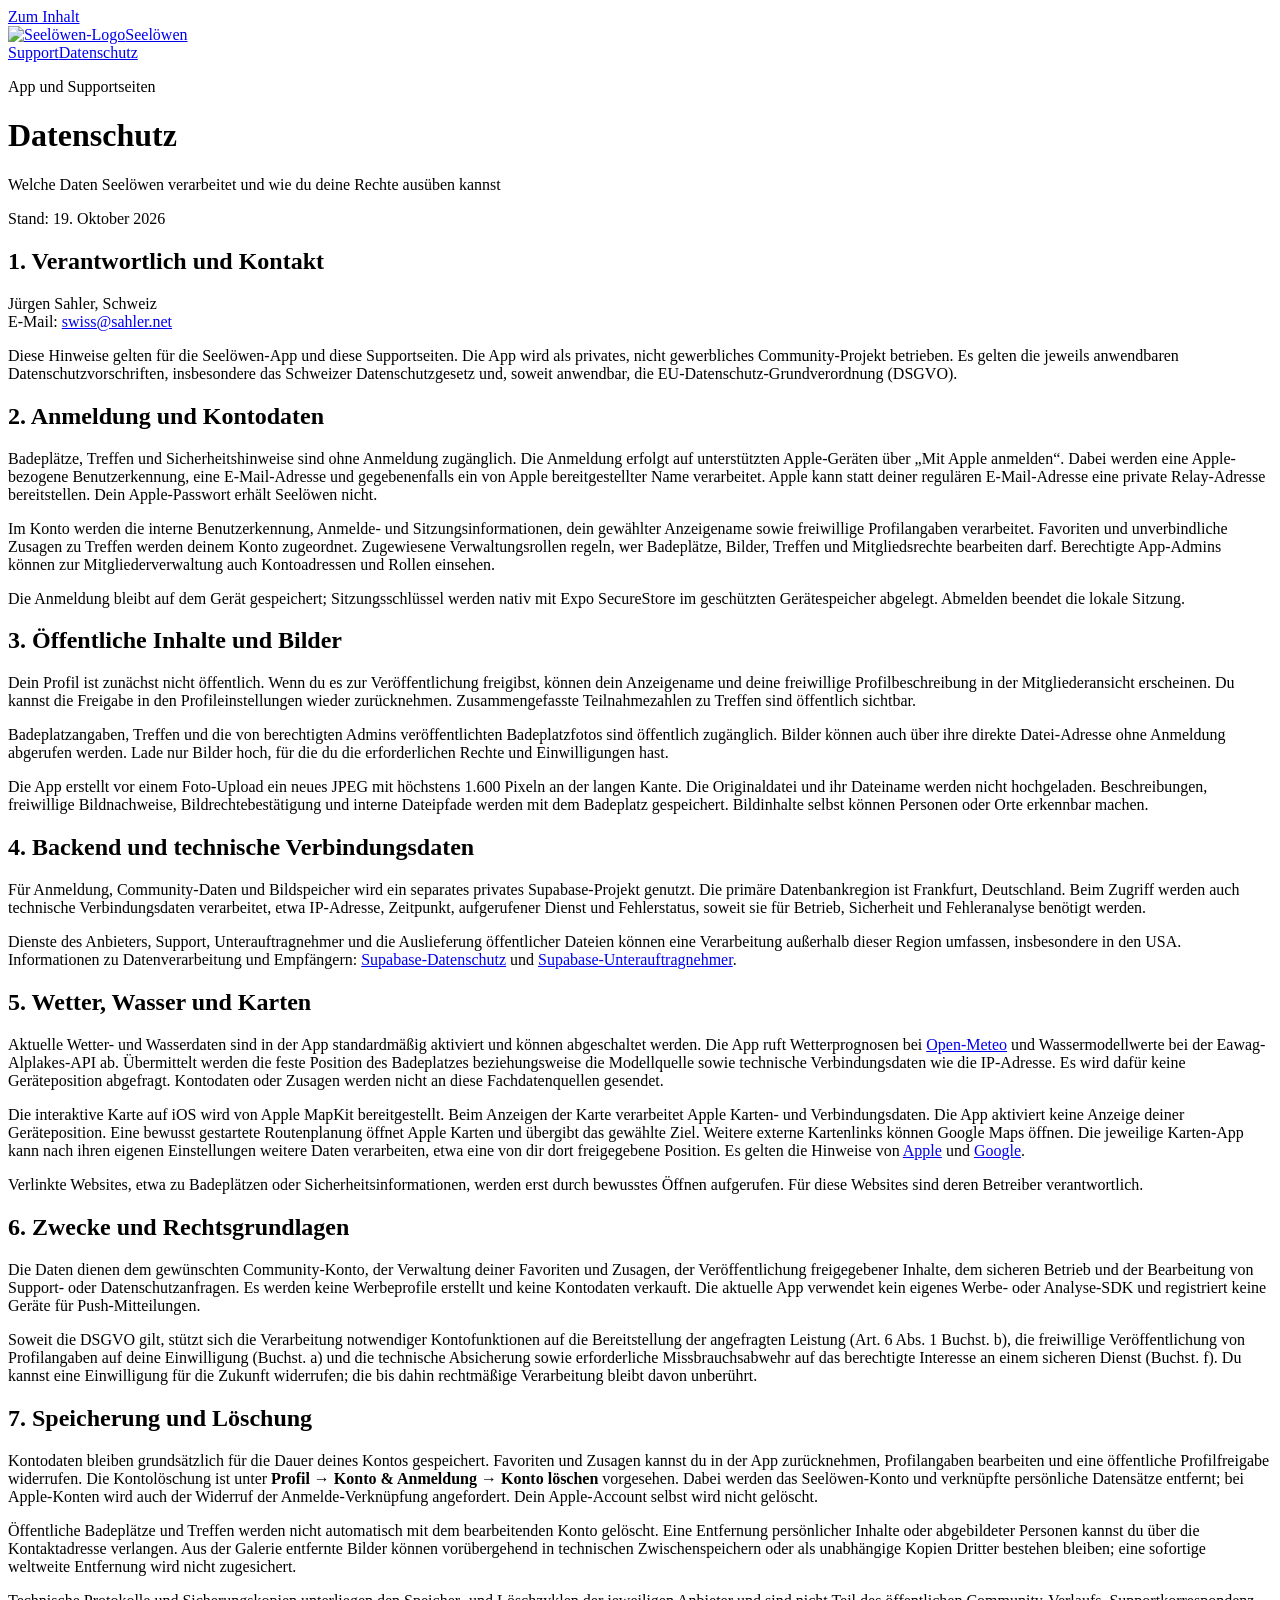
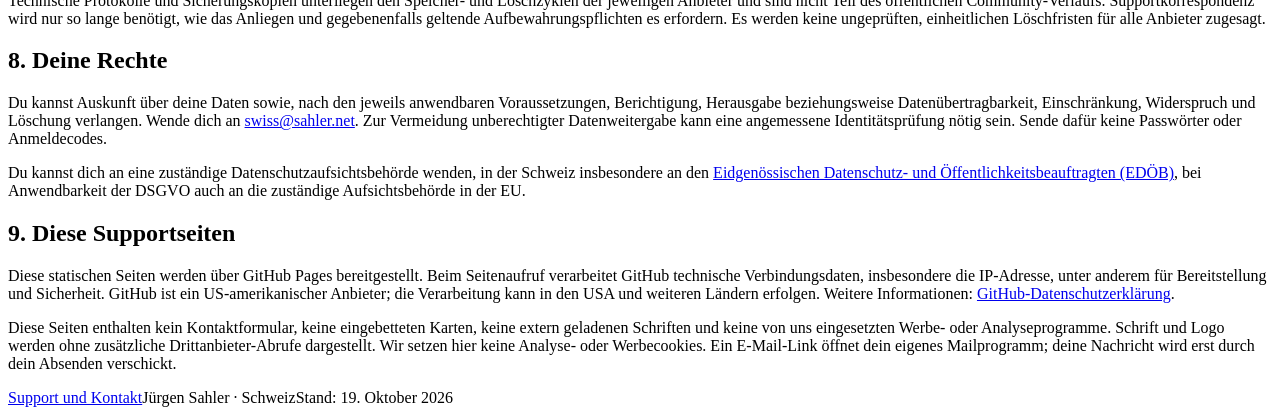
==== datenschutz.html @ b0e87b7d "Publish datenschutz.html for Seeloewen support" ====
<!DOCTYPE html>
<html lang="de">
<head>
  <meta charset="utf-8" />
  <meta name="viewport" content="width=device-width, initial-scale=1" />
  <meta name="referrer" content="no-referrer" />
  <meta name="description" content="Datenschutzhinweise f&#252;r die Seel&#246;wen-App und ihre Supportseiten." />
  <title>Seel&#246;wen | Datenschutz</title>
  <link rel="icon" type="image/png" href="logo.png" />
  <link rel="stylesheet" href="styles.css" />
</head>
<body>
  <a class="skip" href="#inhalt">Zum Inhalt</a>
  <header class="site-header">
    <a class="brand" href="./" aria-label="Seel&#246;wen Support"><img src="logo.png" width="64" height="64" alt="Seel&#246;wen-Logo" /><span>Seel&#246;wen</span></a>
    <nav aria-label="Seitennavigation"><a href="./">Support</a><a href="datenschutz.html" aria-current="page">Datenschutz</a></nav>
  </header>
  <main id="inhalt">
    <div class="intro"><p class="eyebrow">App und Supportseiten</p><h1>Datenschutz</h1><p class="lead">Welche Daten Seel&#246;wen verarbeitet und wie du deine Rechte aus&#252;ben kannst</p><p>Stand: 19. Oktober 2026</p></div>
    <section aria-labelledby="verantwortlich"><h2 id="verantwortlich">1. Verantwortlich und Kontakt</h2><p>J&#252;rgen Sahler, Schweiz<br />E-Mail: <a href="mailto:swiss@sahler.net">swiss@sahler.net</a></p><p>Diese Hinweise gelten f&#252;r die Seel&#246;wen-App und diese Supportseiten. Die App wird als privates, nicht gewerbliches Community-Projekt betrieben. Es gelten die jeweils anwendbaren Datenschutzvorschriften, insbesondere das Schweizer Datenschutzgesetz und, soweit anwendbar, die EU-Datenschutz-Grundverordnung (DSGVO).</p></section>
    <section aria-labelledby="konto"><h2 id="konto">2. Anmeldung und Kontodaten</h2><p>Badepl&#228;tze, Treffen und Sicherheitshinweise sind ohne Anmeldung zug&#228;nglich. Die Anmeldung erfolgt auf unterst&#252;tzten Apple-Ger&#228;ten &#252;ber &#8222;Mit Apple anmelden&#8220;. Dabei werden eine Apple-bezogene Benutzerkennung, eine E-Mail-Adresse und gegebenenfalls ein von Apple bereitgestellter Name verarbeitet. Apple kann statt deiner regul&#228;ren E-Mail-Adresse eine private Relay-Adresse bereitstellen. Dein Apple-Passwort erh&#228;lt Seel&#246;wen nicht.</p><p>Im Konto werden die interne Benutzerkennung, Anmelde- und Sitzungsinformationen, dein gew&#228;hlter Anzeigename sowie freiwillige Profilangaben verarbeitet. Favoriten und unverbindliche Zusagen zu Treffen werden deinem Konto zugeordnet. Zugewiesene Verwaltungsrollen regeln, wer Badepl&#228;tze, Bilder, Treffen und Mitgliedsrechte bearbeiten darf. Berechtigte App-Admins k&#246;nnen zur Mitgliederverwaltung auch Kontoadressen und Rollen einsehen.</p><p>Die Anmeldung bleibt auf dem Ger&#228;t gespeichert; Sitzungsschl&#252;ssel werden nativ mit Expo SecureStore im gesch&#252;tzten Ger&#228;tespeicher abgelegt. Abmelden beendet die lokale Sitzung.</p></section>
    <section aria-labelledby="oeffentlich"><h2 id="oeffentlich">3. &#214;ffentliche Inhalte und Bilder</h2><p>Dein Profil ist zun&#228;chst nicht &#246;ffentlich. Wenn du es zur Ver&#246;ffentlichung freigibst, k&#246;nnen dein Anzeigename und deine freiwillige Profilbeschreibung in der Mitgliederansicht erscheinen. Du kannst die Freigabe in den Profileinstellungen wieder zur&#252;cknehmen. Zusammengefasste Teilnahmezahlen zu Treffen sind &#246;ffentlich sichtbar.</p><p>Badeplatzangaben, Treffen und die von berechtigten Admins ver&#246;ffentlichten Badeplatzfotos sind &#246;ffentlich zug&#228;nglich. Bilder k&#246;nnen auch &#252;ber ihre direkte Datei-Adresse ohne Anmeldung abgerufen werden. Lade nur Bilder hoch, f&#252;r die du die erforderlichen Rechte und Einwilligungen hast.</p><p>Die App erstellt vor einem Foto-Upload ein neues JPEG mit h&#246;chstens 1.600 Pixeln an der langen Kante. Die Originaldatei und ihr Dateiname werden nicht hochgeladen. Beschreibungen, freiwillige Bildnachweise, Bildrechtebest&#228;tigung und interne Dateipfade werden mit dem Badeplatz gespeichert. Bildinhalte selbst k&#246;nnen Personen oder Orte erkennbar machen.</p></section>
    <section aria-labelledby="backend"><h2 id="backend">4. Backend und technische Verbindungsdaten</h2><p>F&#252;r Anmeldung, Community-Daten und Bildspeicher wird ein separates privates Supabase-Projekt genutzt. Die prim&#228;re Datenbankregion ist Frankfurt, Deutschland. Beim Zugriff werden auch technische Verbindungsdaten verarbeitet, etwa IP-Adresse, Zeitpunkt, aufgerufener Dienst und Fehlerstatus, soweit sie f&#252;r Betrieb, Sicherheit und Fehleranalyse ben&#246;tigt werden.</p><p>Dienste des Anbieters, Support, Unterauftragnehmer und die Auslieferung &#246;ffentlicher Dateien k&#246;nnen eine Verarbeitung au&#223;erhalb dieser Region umfassen, insbesondere in den USA. Informationen zu Datenverarbeitung und Empf&#228;ngern: <a href="https://supabase.com/privacy" rel="noreferrer">Supabase-Datenschutz</a> und <a href="https://supabase.com/legal/subprocessors" rel="noreferrer">Supabase-Unterauftragnehmer</a>.</p></section>
    <section aria-labelledby="bedingungen"><h2 id="bedingungen">5. Wetter, Wasser und Karten</h2><p>Aktuelle Wetter- und Wasserdaten sind in der App standardm&#228;&#223;ig aktiviert und k&#246;nnen abgeschaltet werden. Die App ruft Wetterprognosen bei <a href="https://open-meteo.com/en/terms" rel="noreferrer">Open-Meteo</a> und Wassermodellwerte bei der Eawag-Alplakes-API ab. &#220;bermittelt werden die feste Position des Badeplatzes beziehungsweise die Modellquelle sowie technische Verbindungsdaten wie die IP-Adresse. Es wird daf&#252;r keine Ger&#228;teposition abgefragt. Kontodaten oder Zusagen werden nicht an diese Fachdatenquellen gesendet.</p><p>Die interaktive Karte auf iOS wird von Apple MapKit bereitgestellt. Beim Anzeigen der Karte verarbeitet Apple Karten- und Verbindungsdaten. Die App aktiviert keine Anzeige deiner Ger&#228;teposition. Eine bewusst gestartete Routenplanung &#246;ffnet Apple Karten und &#252;bergibt das gew&#228;hlte Ziel. Weitere externe Kartenlinks k&#246;nnen Google Maps &#246;ffnen. Die jeweilige Karten-App kann nach ihren eigenen Einstellungen weitere Daten verarbeiten, etwa eine von dir dort freigegebene Position. Es gelten die Hinweise von <a href="https://www.apple.com/legal/privacy/de-ww/" rel="noreferrer">Apple</a> und <a href="https://policies.google.com/privacy?hl=de" rel="noreferrer">Google</a>.</p><p>Verlinkte Websites, etwa zu Badepl&#228;tzen oder Sicherheitsinformationen, werden erst durch bewusstes &#214;ffnen aufgerufen. F&#252;r diese Websites sind deren Betreiber verantwortlich.</p></section>
    <section aria-labelledby="zwecke"><h2 id="zwecke">6. Zwecke und Rechtsgrundlagen</h2><p>Die Daten dienen dem gew&#252;nschten Community-Konto, der Verwaltung deiner Favoriten und Zusagen, der Ver&#246;ffentlichung freigegebener Inhalte, dem sicheren Betrieb und der Bearbeitung von Support- oder Datenschutzanfragen. Es werden keine Werbeprofile erstellt und keine Kontodaten verkauft. Die aktuelle App verwendet kein eigenes Werbe- oder Analyse-SDK und registriert keine Ger&#228;te f&#252;r Push-Mitteilungen.</p><p>Soweit die DSGVO gilt, st&#252;tzt sich die Verarbeitung notwendiger Kontofunktionen auf die Bereitstellung der angefragten Leistung (Art. 6 Abs. 1 Buchst. b), die freiwillige Ver&#246;ffentlichung von Profilangaben auf deine Einwilligung (Buchst. a) und die technische Absicherung sowie erforderliche Missbrauchsabwehr auf das berechtigte Interesse an einem sicheren Dienst (Buchst. f). Du kannst eine Einwilligung f&#252;r die Zukunft widerrufen; die bis dahin rechtm&#228;&#223;ige Verarbeitung bleibt davon unber&#252;hrt.</p></section>
    <section aria-labelledby="speicherung"><h2 id="speicherung">7. Speicherung und L&#246;schung</h2><p>Kontodaten bleiben grunds&#228;tzlich f&#252;r die Dauer deines Kontos gespeichert. Favoriten und Zusagen kannst du in der App zur&#252;cknehmen, Profilangaben bearbeiten und eine &#246;ffentliche Profilfreigabe widerrufen. Die Kontol&#246;schung ist unter <strong>Profil &#8594; Konto &amp; Anmeldung &#8594; Konto l&#246;schen</strong> vorgesehen. Dabei werden das Seel&#246;wen-Konto und verkn&#252;pfte pers&#246;nliche Datens&#228;tze entfernt; bei Apple-Konten wird auch der Widerruf der Anmelde-Verkn&#252;pfung angefordert. Dein Apple-Account selbst wird nicht gel&#246;scht.</p><p>&#214;ffentliche Badepl&#228;tze und Treffen werden nicht automatisch mit dem bearbeitenden Konto gel&#246;scht. Eine Entfernung pers&#246;nlicher Inhalte oder abgebildeter Personen kannst du &#252;ber die Kontaktadresse verlangen. Aus der Galerie entfernte Bilder k&#246;nnen vor&#252;bergehend in technischen Zwischenspeichern oder als unabh&#228;ngige Kopien Dritter bestehen bleiben; eine sofortige weltweite Entfernung wird nicht zugesichert.</p><p>Technische Protokolle und Sicherungskopien unterliegen den Speicher- und L&#246;schzyklen der jeweiligen Anbieter und sind nicht Teil des &#246;ffentlichen Community-Verlaufs. Supportkorrespondenz wird nur so lange ben&#246;tigt, wie das Anliegen und gegebenenfalls geltende Aufbewahrungspflichten es erfordern. Es werden keine ungepr&#252;ften, einheitlichen L&#246;schfristen f&#252;r alle Anbieter zugesagt.</p></section>
    <section aria-labelledby="rechte"><h2 id="rechte">8. Deine Rechte</h2><p>Du kannst Auskunft &#252;ber deine Daten sowie, nach den jeweils anwendbaren Voraussetzungen, Berichtigung, Herausgabe beziehungsweise Daten&#252;bertragbarkeit, Einschr&#228;nkung, Widerspruch und L&#246;schung verlangen. Wende dich an <a href="mailto:swiss@sahler.net">swiss@sahler.net</a>. Zur Vermeidung unberechtigter Datenweitergabe kann eine angemessene Identit&#228;tspr&#252;fung n&#246;tig sein. Sende daf&#252;r keine Passw&#246;rter oder Anmeldecodes.</p><p>Du kannst dich an eine zust&#228;ndige Datenschutzaufsichtsbeh&#246;rde wenden, in der Schweiz insbesondere an den <a href="https://www.edoeb.admin.ch/" rel="noreferrer">Eidgen&#246;ssischen Datenschutz- und &#214;ffentlichkeitsbeauftragten (ED&#214;B)</a>, bei Anwendbarkeit der DSGVO auch an die zust&#228;ndige Aufsichtsbeh&#246;rde in der EU.</p></section>
    <section aria-labelledby="website"><h2 id="website">9. Diese Supportseiten</h2><p>Diese statischen Seiten werden &#252;ber GitHub Pages bereitgestellt. Beim Seitenaufruf verarbeitet GitHub technische Verbindungsdaten, insbesondere die IP-Adresse, unter anderem f&#252;r Bereitstellung und Sicherheit. GitHub ist ein US-amerikanischer Anbieter; die Verarbeitung kann in den USA und weiteren L&#228;ndern erfolgen. Weitere Informationen: <a href="https://docs.github.com/en/site-policy/privacy-policies/github-general-privacy-statement" rel="noreferrer">GitHub-Datenschutzerkl&#228;rung</a>.</p><p>Diese Seiten enthalten kein Kontaktformular, keine eingebetteten Karten, keine extern geladenen Schriften und keine von uns eingesetzten Werbe- oder Analyseprogramme. Schrift und Logo werden ohne zus&#228;tzliche Drittanbieter-Abrufe dargestellt. Wir setzen hier keine Analyse- oder Werbecookies. Ein E-Mail-Link &#246;ffnet dein eigenes Mailprogramm; deine Nachricht wird erst durch dein Absenden verschickt.</p></section>
  </main>
  <footer><a href="./">Support und Kontakt</a><span>J&#252;rgen Sahler &#183; Schweiz</span><span>Stand: 19. Oktober 2026</span></footer>
</body>
</html>
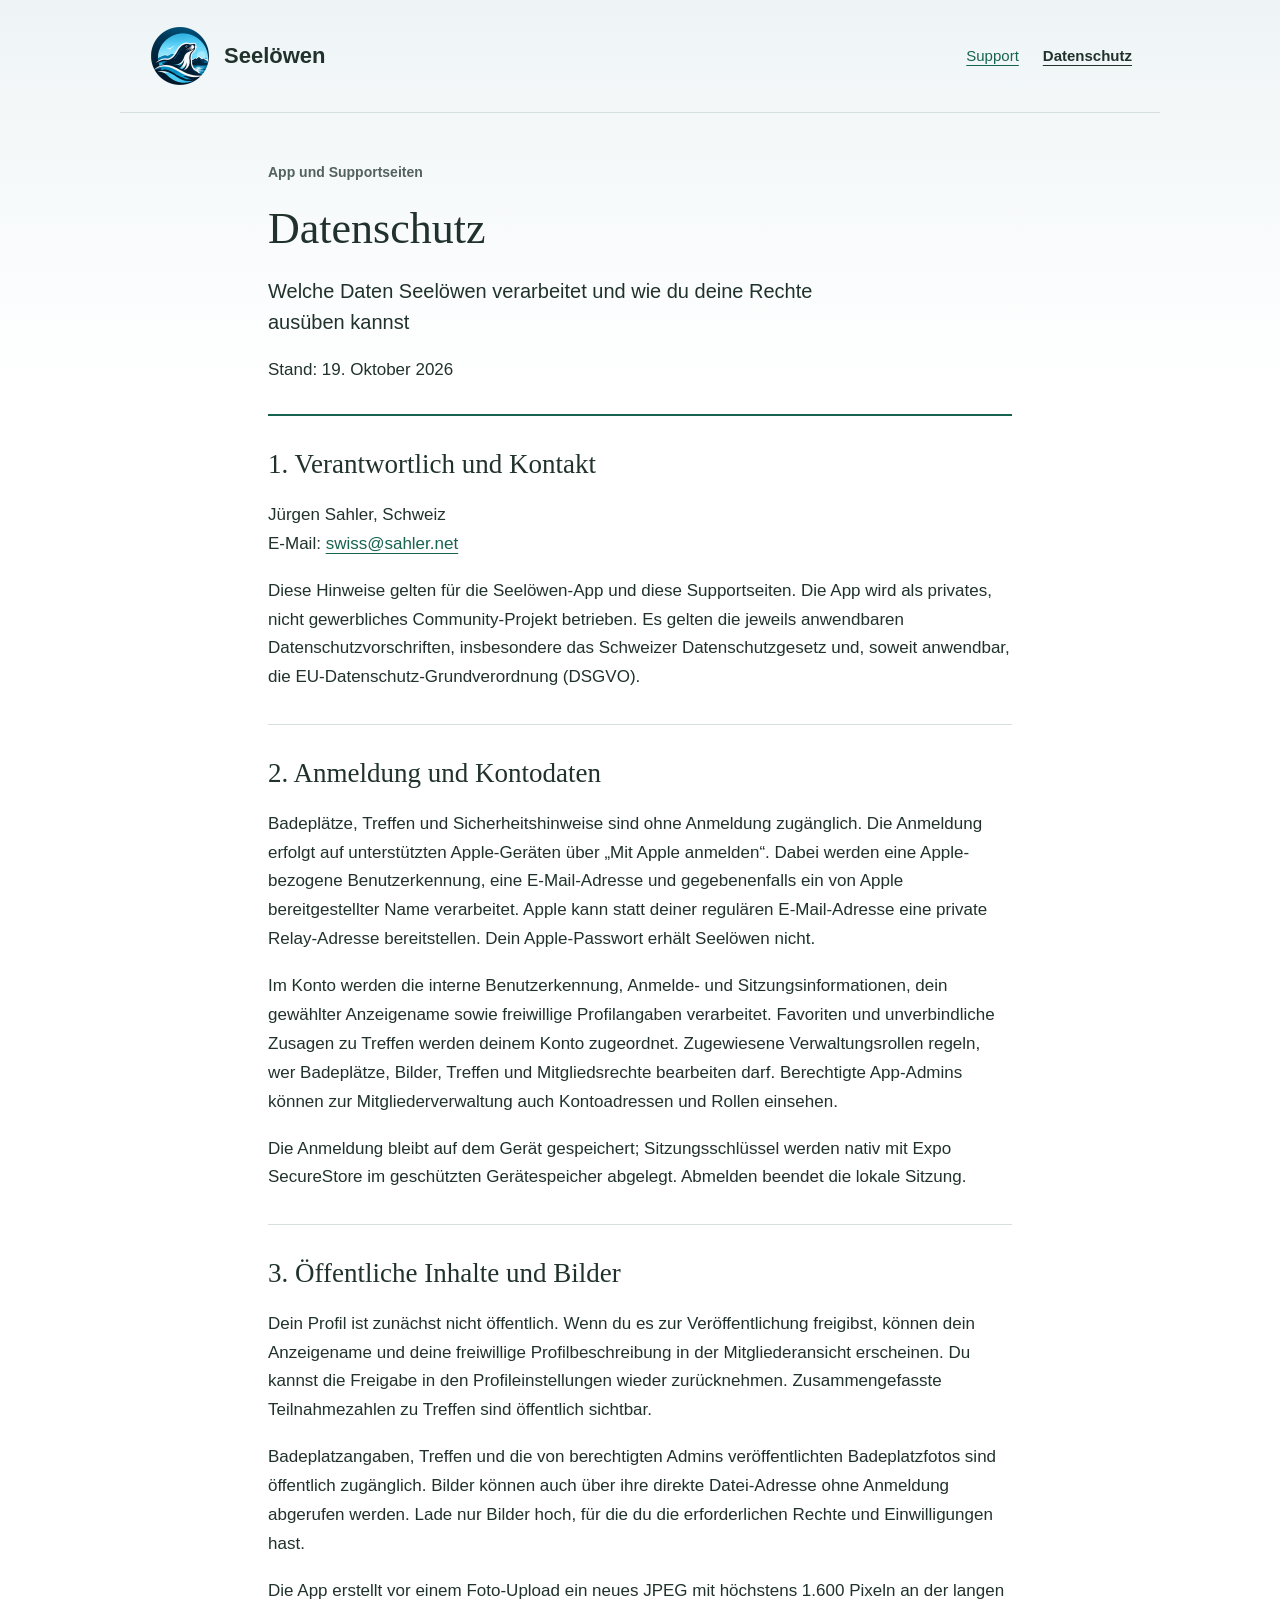
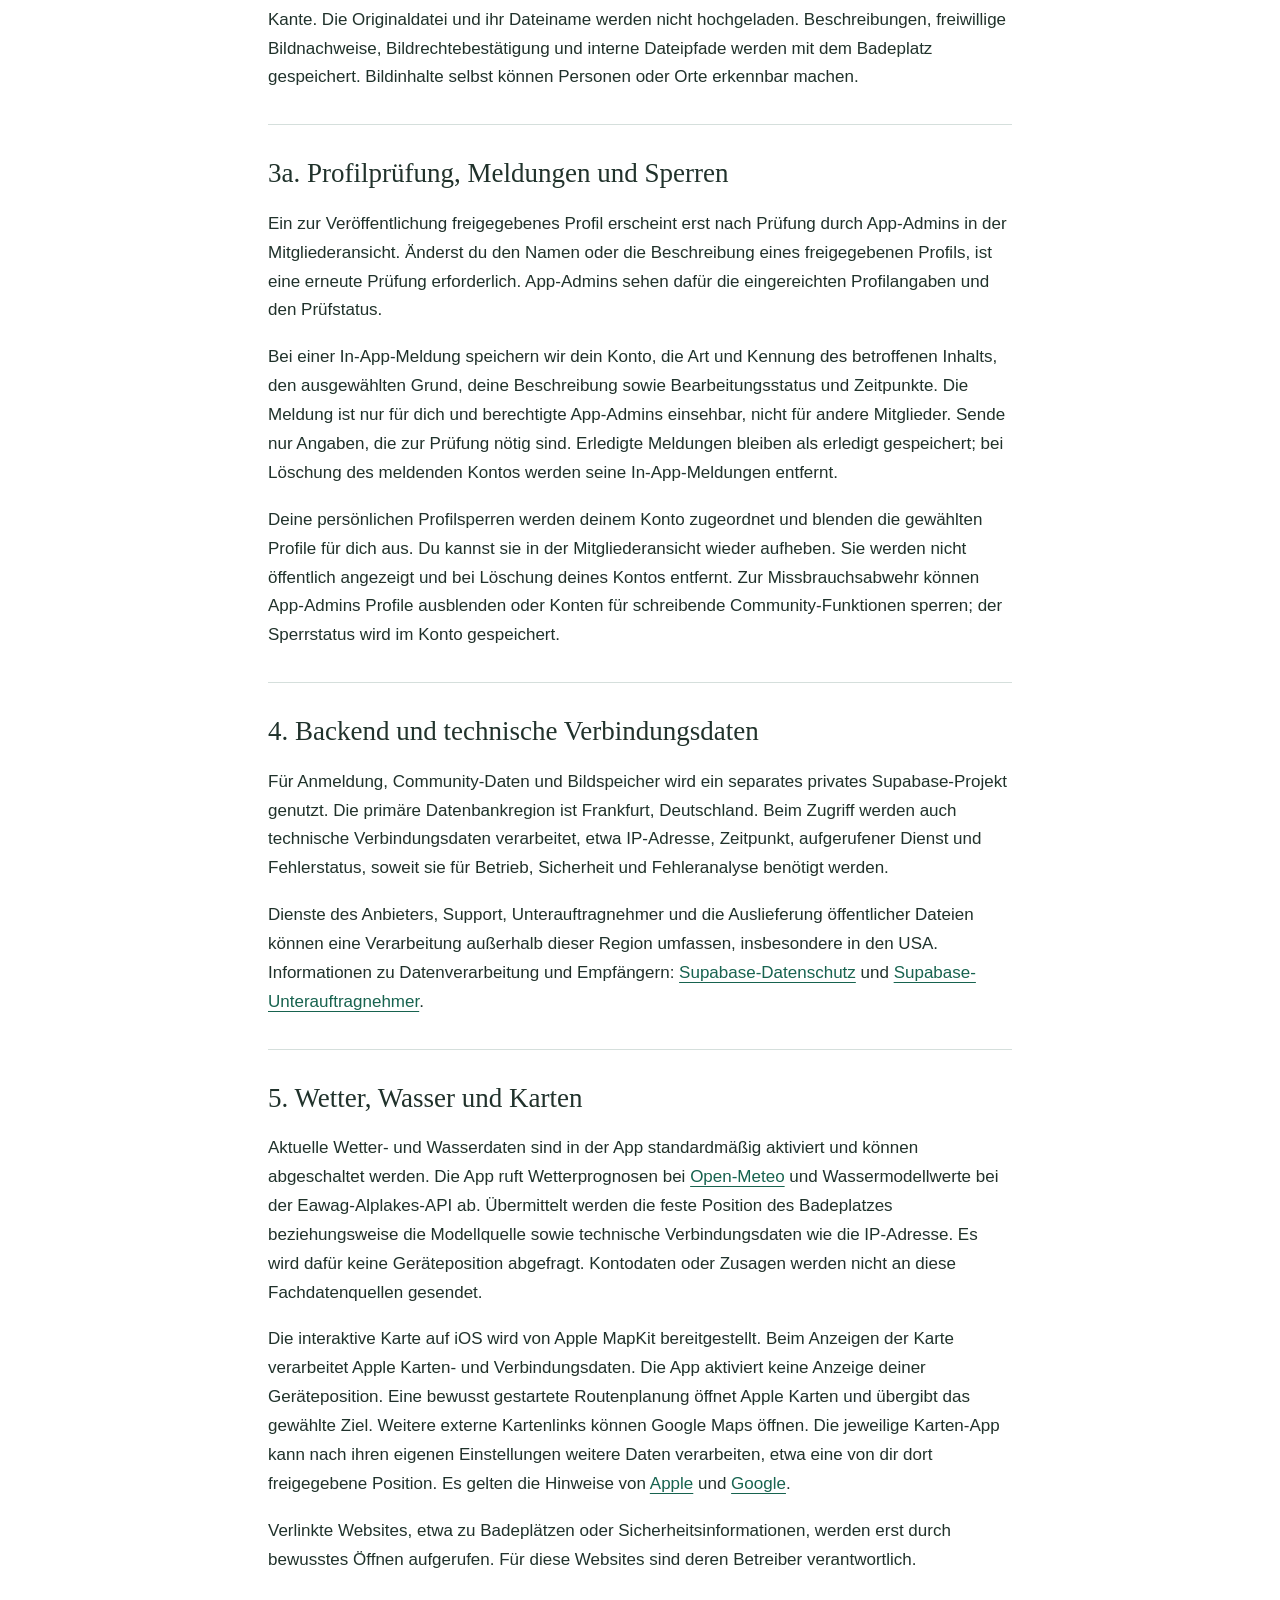
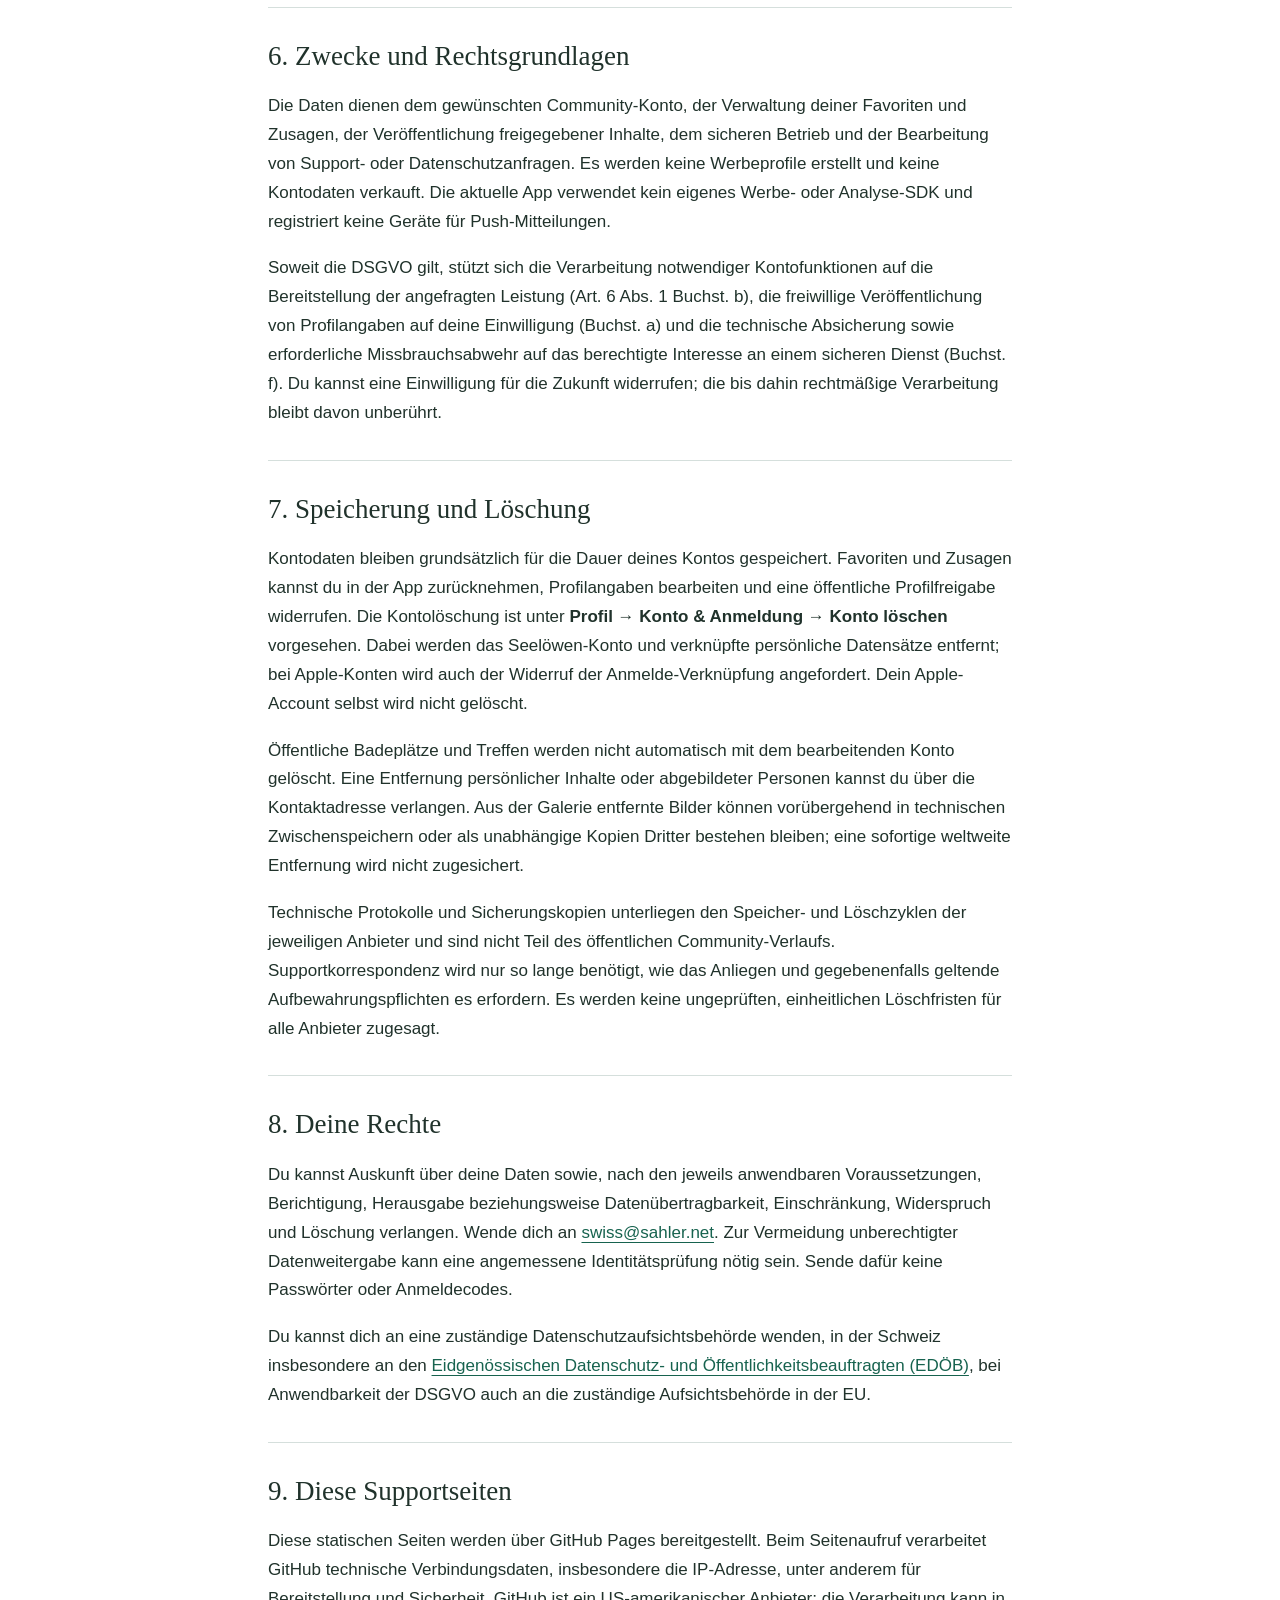
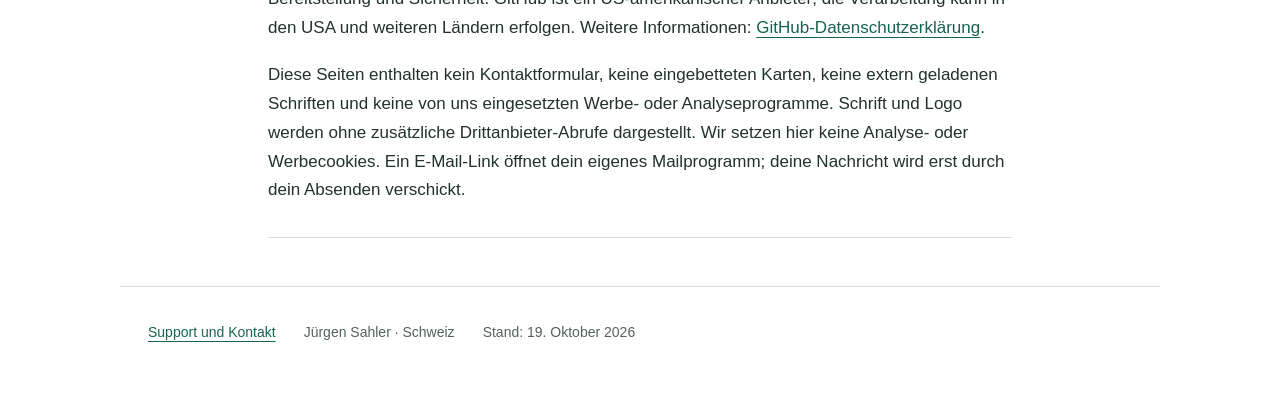
==== commit f69655af: "Document in-app moderation and reporting" ====
--- a/datenschutz.html
+++ b/datenschutz.html
@@ -20,6 +20,7 @@
     <section aria-labelledby="verantwortlich"><h2 id="verantwortlich">1. Verantwortlich und Kontakt</h2><p>J&#252;rgen Sahler, Schweiz<br />E-Mail: <a href="mailto:swiss@sahler.net">swiss@sahler.net</a></p><p>Diese Hinweise gelten f&#252;r die Seel&#246;wen-App und diese Supportseiten. Die App wird als privates, nicht gewerbliches Community-Projekt betrieben. Es gelten die jeweils anwendbaren Datenschutzvorschriften, insbesondere das Schweizer Datenschutzgesetz und, soweit anwendbar, die EU-Datenschutz-Grundverordnung (DSGVO).</p></section>
     <section aria-labelledby="konto"><h2 id="konto">2. Anmeldung und Kontodaten</h2><p>Badepl&#228;tze, Treffen und Sicherheitshinweise sind ohne Anmeldung zug&#228;nglich. Die Anmeldung erfolgt auf unterst&#252;tzten Apple-Ger&#228;ten &#252;ber &#8222;Mit Apple anmelden&#8220;. Dabei werden eine Apple-bezogene Benutzerkennung, eine E-Mail-Adresse und gegebenenfalls ein von Apple bereitgestellter Name verarbeitet. Apple kann statt deiner regul&#228;ren E-Mail-Adresse eine private Relay-Adresse bereitstellen. Dein Apple-Passwort erh&#228;lt Seel&#246;wen nicht.</p><p>Im Konto werden die interne Benutzerkennung, Anmelde- und Sitzungsinformationen, dein gew&#228;hlter Anzeigename sowie freiwillige Profilangaben verarbeitet. Favoriten und unverbindliche Zusagen zu Treffen werden deinem Konto zugeordnet. Zugewiesene Verwaltungsrollen regeln, wer Badepl&#228;tze, Bilder, Treffen und Mitgliedsrechte bearbeiten darf. Berechtigte App-Admins k&#246;nnen zur Mitgliederverwaltung auch Kontoadressen und Rollen einsehen.</p><p>Die Anmeldung bleibt auf dem Ger&#228;t gespeichert; Sitzungsschl&#252;ssel werden nativ mit Expo SecureStore im gesch&#252;tzten Ger&#228;tespeicher abgelegt. Abmelden beendet die lokale Sitzung.</p></section>
     <section aria-labelledby="oeffentlich"><h2 id="oeffentlich">3. &#214;ffentliche Inhalte und Bilder</h2><p>Dein Profil ist zun&#228;chst nicht &#246;ffentlich. Wenn du es zur Ver&#246;ffentlichung freigibst, k&#246;nnen dein Anzeigename und deine freiwillige Profilbeschreibung in der Mitgliederansicht erscheinen. Du kannst die Freigabe in den Profileinstellungen wieder zur&#252;cknehmen. Zusammengefasste Teilnahmezahlen zu Treffen sind &#246;ffentlich sichtbar.</p><p>Badeplatzangaben, Treffen und die von berechtigten Admins ver&#246;ffentlichten Badeplatzfotos sind &#246;ffentlich zug&#228;nglich. Bilder k&#246;nnen auch &#252;ber ihre direkte Datei-Adresse ohne Anmeldung abgerufen werden. Lade nur Bilder hoch, f&#252;r die du die erforderlichen Rechte und Einwilligungen hast.</p><p>Die App erstellt vor einem Foto-Upload ein neues JPEG mit h&#246;chstens 1.600 Pixeln an der langen Kante. Die Originaldatei und ihr Dateiname werden nicht hochgeladen. Beschreibungen, freiwillige Bildnachweise, Bildrechtebest&#228;tigung und interne Dateipfade werden mit dem Badeplatz gespeichert. Bildinhalte selbst k&#246;nnen Personen oder Orte erkennbar machen.</p></section>
+    <section aria-labelledby="moderation"><h2 id="moderation">3a. Profilpr&#252;fung, Meldungen und Sperren</h2><p>Ein zur Ver&#246;ffentlichung freigegebenes Profil erscheint erst nach Pr&#252;fung durch App-Admins in der Mitgliederansicht. &#196;nderst du den Namen oder die Beschreibung eines freigegebenen Profils, ist eine erneute Pr&#252;fung erforderlich. App-Admins sehen daf&#252;r die eingereichten Profilangaben und den Pr&#252;fstatus.</p><p>Bei einer In-App-Meldung speichern wir dein Konto, die Art und Kennung des betroffenen Inhalts, den ausgew&#228;hlten Grund, deine Beschreibung sowie Bearbeitungsstatus und Zeitpunkte. Die Meldung ist nur f&#252;r dich und berechtigte App-Admins einsehbar, nicht f&#252;r andere Mitglieder. Sende nur Angaben, die zur Pr&#252;fung n&#246;tig sind. Erledigte Meldungen bleiben als erledigt gespeichert; bei L&#246;schung des meldenden Kontos werden seine In-App-Meldungen entfernt.</p><p>Deine pers&#246;nlichen Profilsperren werden deinem Konto zugeordnet und blenden die gew&#228;hlten Profile f&#252;r dich aus. Du kannst sie in der Mitgliederansicht wieder aufheben. Sie werden nicht &#246;ffentlich angezeigt und bei L&#246;schung deines Kontos entfernt. Zur Missbrauchsabwehr k&#246;nnen App-Admins Profile ausblenden oder Konten f&#252;r schreibende Community-Funktionen sperren; der Sperrstatus wird im Konto gespeichert.</p></section>
     <section aria-labelledby="backend"><h2 id="backend">4. Backend und technische Verbindungsdaten</h2><p>F&#252;r Anmeldung, Community-Daten und Bildspeicher wird ein separates privates Supabase-Projekt genutzt. Die prim&#228;re Datenbankregion ist Frankfurt, Deutschland. Beim Zugriff werden auch technische Verbindungsdaten verarbeitet, etwa IP-Adresse, Zeitpunkt, aufgerufener Dienst und Fehlerstatus, soweit sie f&#252;r Betrieb, Sicherheit und Fehleranalyse ben&#246;tigt werden.</p><p>Dienste des Anbieters, Support, Unterauftragnehmer und die Auslieferung &#246;ffentlicher Dateien k&#246;nnen eine Verarbeitung au&#223;erhalb dieser Region umfassen, insbesondere in den USA. Informationen zu Datenverarbeitung und Empf&#228;ngern: <a href="https://supabase.com/privacy" rel="noreferrer">Supabase-Datenschutz</a> und <a href="https://supabase.com/legal/subprocessors" rel="noreferrer">Supabase-Unterauftragnehmer</a>.</p></section>
     <section aria-labelledby="bedingungen"><h2 id="bedingungen">5. Wetter, Wasser und Karten</h2><p>Aktuelle Wetter- und Wasserdaten sind in der App standardm&#228;&#223;ig aktiviert und k&#246;nnen abgeschaltet werden. Die App ruft Wetterprognosen bei <a href="https://open-meteo.com/en/terms" rel="noreferrer">Open-Meteo</a> und Wassermodellwerte bei der Eawag-Alplakes-API ab. &#220;bermittelt werden die feste Position des Badeplatzes beziehungsweise die Modellquelle sowie technische Verbindungsdaten wie die IP-Adresse. Es wird daf&#252;r keine Ger&#228;teposition abgefragt. Kontodaten oder Zusagen werden nicht an diese Fachdatenquellen gesendet.</p><p>Die interaktive Karte auf iOS wird von Apple MapKit bereitgestellt. Beim Anzeigen der Karte verarbeitet Apple Karten- und Verbindungsdaten. Die App aktiviert keine Anzeige deiner Ger&#228;teposition. Eine bewusst gestartete Routenplanung &#246;ffnet Apple Karten und &#252;bergibt das gew&#228;hlte Ziel. Weitere externe Kartenlinks k&#246;nnen Google Maps &#246;ffnen. Die jeweilige Karten-App kann nach ihren eigenen Einstellungen weitere Daten verarbeiten, etwa eine von dir dort freigegebene Position. Es gelten die Hinweise von <a href="https://www.apple.com/legal/privacy/de-ww/" rel="noreferrer">Apple</a> und <a href="https://policies.google.com/privacy?hl=de" rel="noreferrer">Google</a>.</p><p>Verlinkte Websites, etwa zu Badepl&#228;tzen oder Sicherheitsinformationen, werden erst durch bewusstes &#214;ffnen aufgerufen. F&#252;r diese Websites sind deren Betreiber verantwortlich.</p></section>
     <section aria-labelledby="zwecke"><h2 id="zwecke">6. Zwecke und Rechtsgrundlagen</h2><p>Die Daten dienen dem gew&#252;nschten Community-Konto, der Verwaltung deiner Favoriten und Zusagen, der Ver&#246;ffentlichung freigegebener Inhalte, dem sicheren Betrieb und der Bearbeitung von Support- oder Datenschutzanfragen. Es werden keine Werbeprofile erstellt und keine Kontodaten verkauft. Die aktuelle App verwendet kein eigenes Werbe- oder Analyse-SDK und registriert keine Ger&#228;te f&#252;r Push-Mitteilungen.</p><p>Soweit die DSGVO gilt, st&#252;tzt sich die Verarbeitung notwendiger Kontofunktionen auf die Bereitstellung der angefragten Leistung (Art. 6 Abs. 1 Buchst. b), die freiwillige Ver&#246;ffentlichung von Profilangaben auf deine Einwilligung (Buchst. a) und die technische Absicherung sowie erforderliche Missbrauchsabwehr auf das berechtigte Interesse an einem sicheren Dienst (Buchst. f). Du kannst eine Einwilligung f&#252;r die Zukunft widerrufen; die bis dahin rechtm&#228;&#223;ige Verarbeitung bleibt davon unber&#252;hrt.</p></section>
--- a/styles.css
+++ b/styles.css
@@ -0,0 +1,48 @@
+:root {
+  color-scheme: light;
+  --ink: #20322b;
+  --muted: #52625c;
+  --accent: #17634f;
+  --line: #d5dfdc;
+  --paper: #ffffff;
+}
+* { box-sizing: border-box; }
+html { scroll-behavior: smooth; scroll-padding-top: 24px; }
+body { margin: 0; color: var(--ink); background: linear-gradient(180deg, #eef4f6 0, var(--paper) 380px); font-family: "Trebuchet MS", Verdana, sans-serif; font-size: 17px; line-height: 1.7; letter-spacing: 0; overflow-wrap: anywhere; }
+a { color: var(--accent); text-underline-offset: 4px; text-decoration-thickness: 1px; }
+a:hover { text-decoration-thickness: 2px; }
+a:focus-visible { outline: 3px solid #aa4c1a; outline-offset: 5px; }
+.skip { position: absolute; top: -100px; left: 16px; padding: 10px 16px; background: var(--paper); z-index: 2; }
+.skip:focus { top: 10px; }
+.site-header { max-width: 1040px; margin: 0 auto; padding: 24px 28px; display: flex; align-items: center; justify-content: space-between; gap: 20px; border-bottom: 1px solid var(--line); }
+.brand { display: flex; align-items: center; gap: 12px; color: var(--ink); text-decoration: none; font-size: 22px; font-weight: 700; }
+.brand img { display: block; object-fit: contain; flex: 0 0 64px; }
+nav { display: flex; flex-wrap: wrap; gap: 8px 24px; }
+nav a { display: inline-flex; align-items: center; min-height: 44px; font-size: 15px; }
+nav a[aria-current="page"] { color: var(--ink); font-weight: 700; }
+main { max-width: 800px; margin: 0 auto; padding: 0 28px 48px; }
+.intro { padding: 48px 0 30px; border-bottom: 2px solid var(--accent); }
+.eyebrow { color: var(--muted); font-size: 14px; font-weight: 700; }
+h1, h2 { font-family: Georgia, "Palatino Linotype", serif; font-weight: 400; letter-spacing: 0; line-height: 1.2; }
+h1 { margin: 12px 0 20px; font-size: 44px; }
+h2 { margin: 0 0 20px; font-size: 27px; }
+p { margin: 0 0 18px; }
+p:last-child { margin-bottom: 0; }
+.lead { font-size: 20px; line-height: 1.55; max-width: 620px; }
+.contact { display: inline-flex; align-items: center; min-height: 48px; font-size: 22px; font-weight: 700; }
+section { padding: 32px 0; border-bottom: 1px solid var(--line); }
+footer { max-width: 1040px; margin: 0 auto; padding: 24px 28px 40px; border-top: 1px solid var(--line); color: var(--muted); display: flex; flex-wrap: wrap; gap: 12px 28px; font-size: 14px; }
+footer a { display: inline-flex; align-items: center; min-height: 44px; }
+footer span { align-self: center; }
+@media (max-width: 540px) {
+  .site-header { padding: 16px 20px; align-items: flex-start; flex-direction: column; gap: 8px; }
+  .brand { font-size: 20px; }
+  main { padding: 0 20px 28px; }
+  .intro { padding-top: 32px; }
+  h1 { font-size: 36px; }
+  h2 { font-size: 25px; }
+  .lead { font-size: 19px; }
+  footer { padding: 20px; flex-direction: column; align-items: flex-start; gap: 8px; }
+  footer span { align-self: flex-start; }
+}
+@media (prefers-reduced-motion: reduce) { html { scroll-behavior: auto; } }
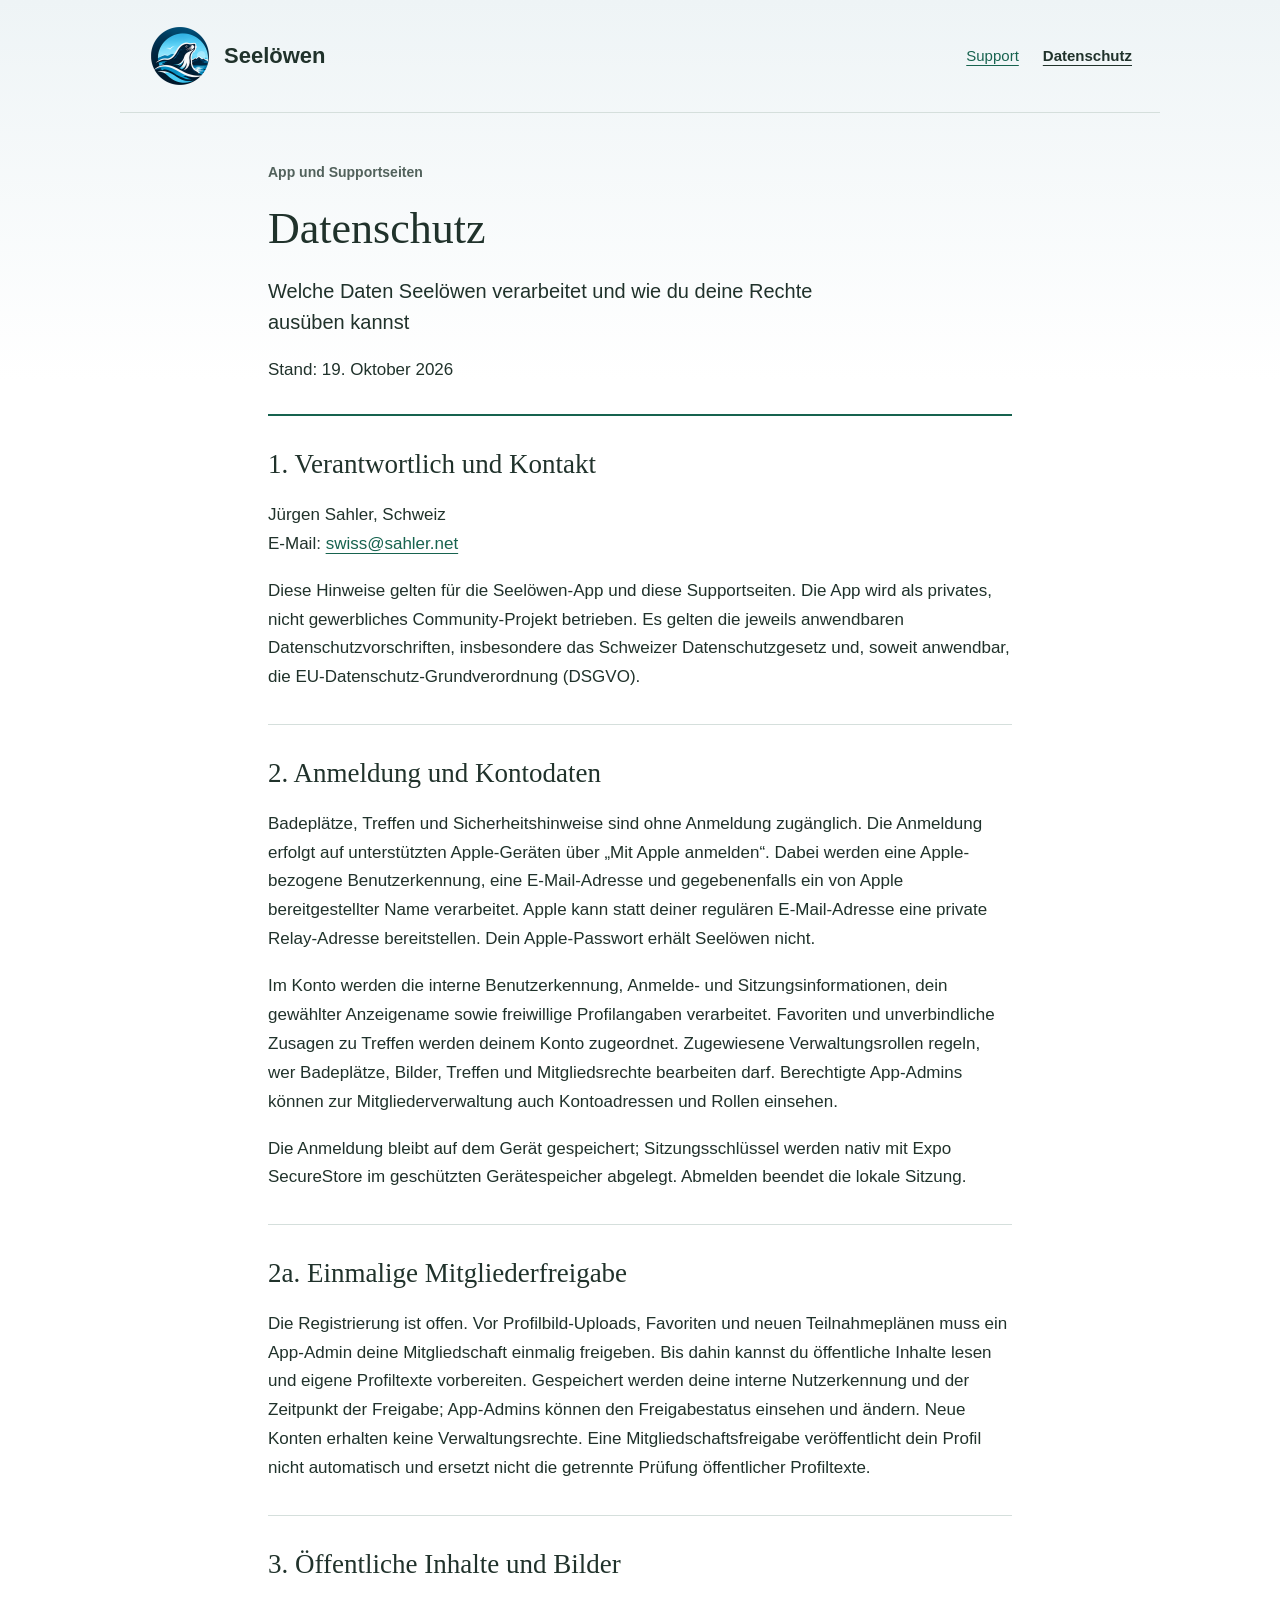
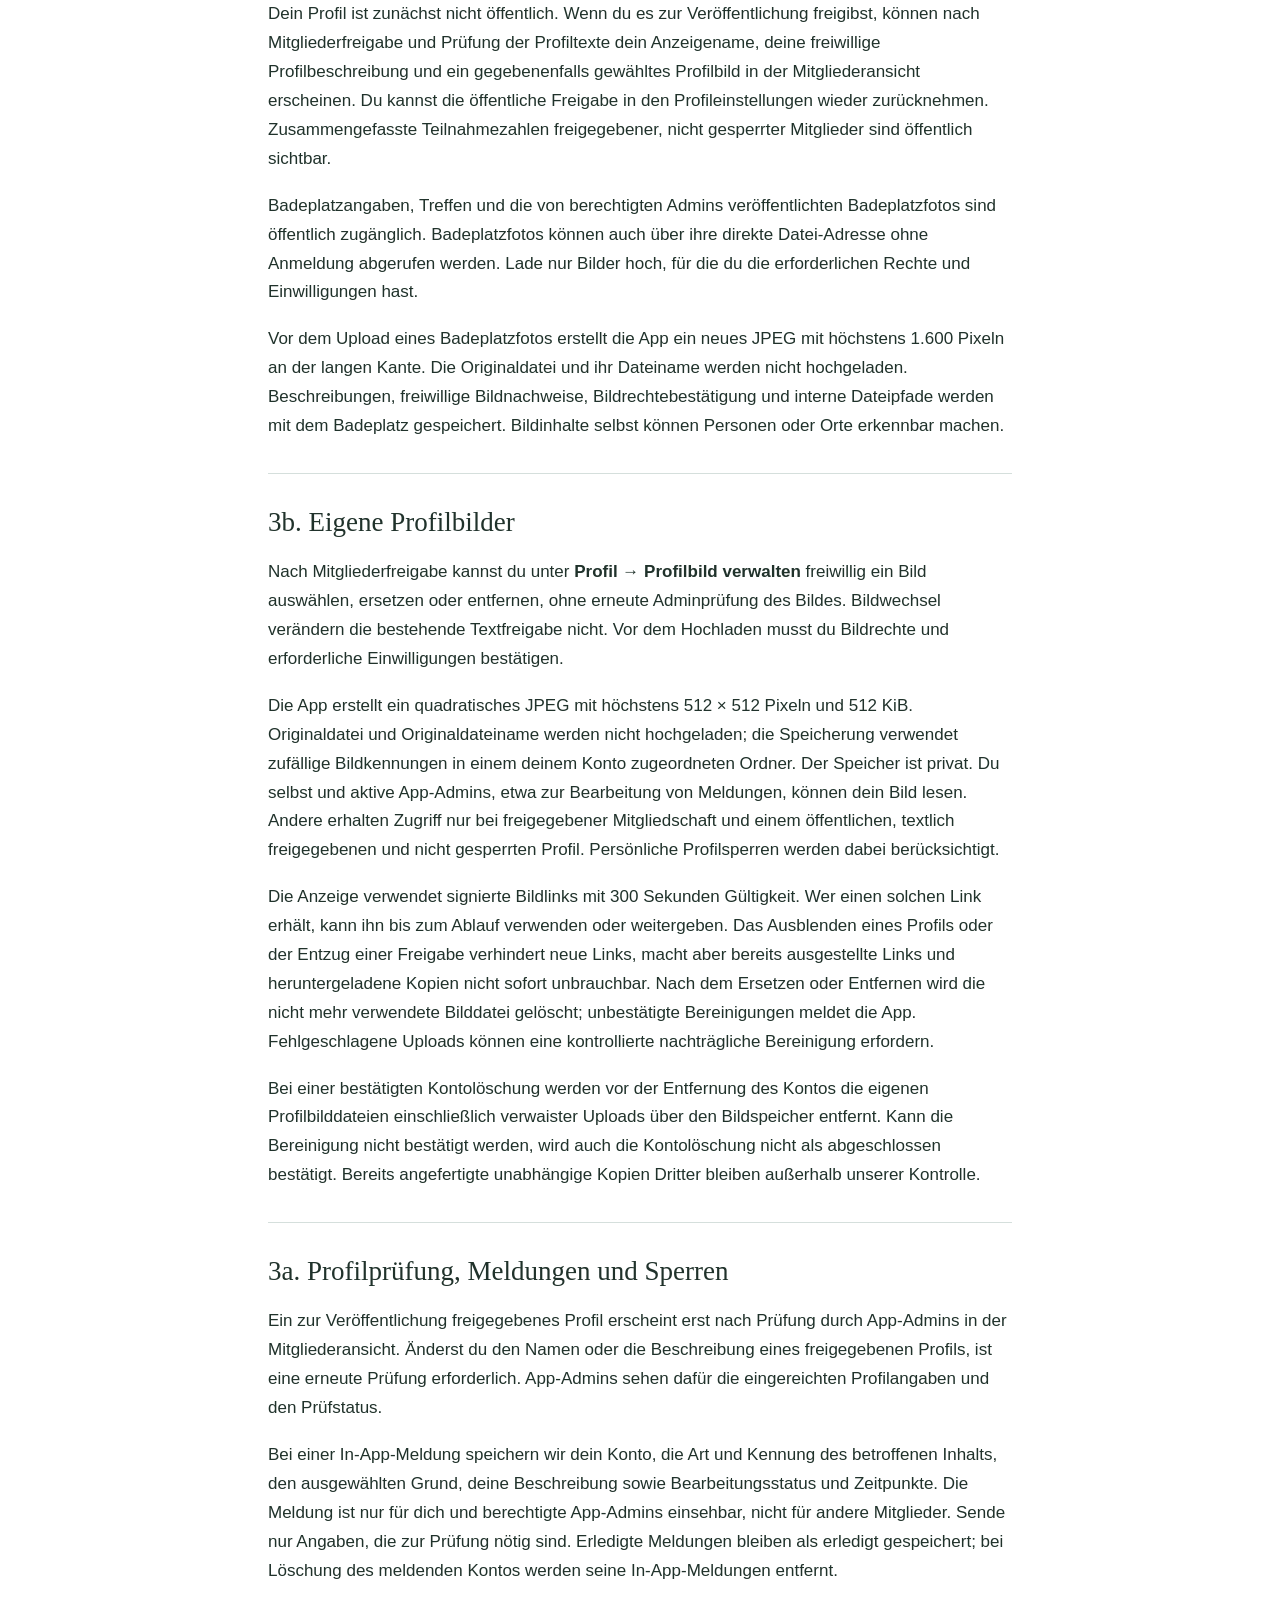
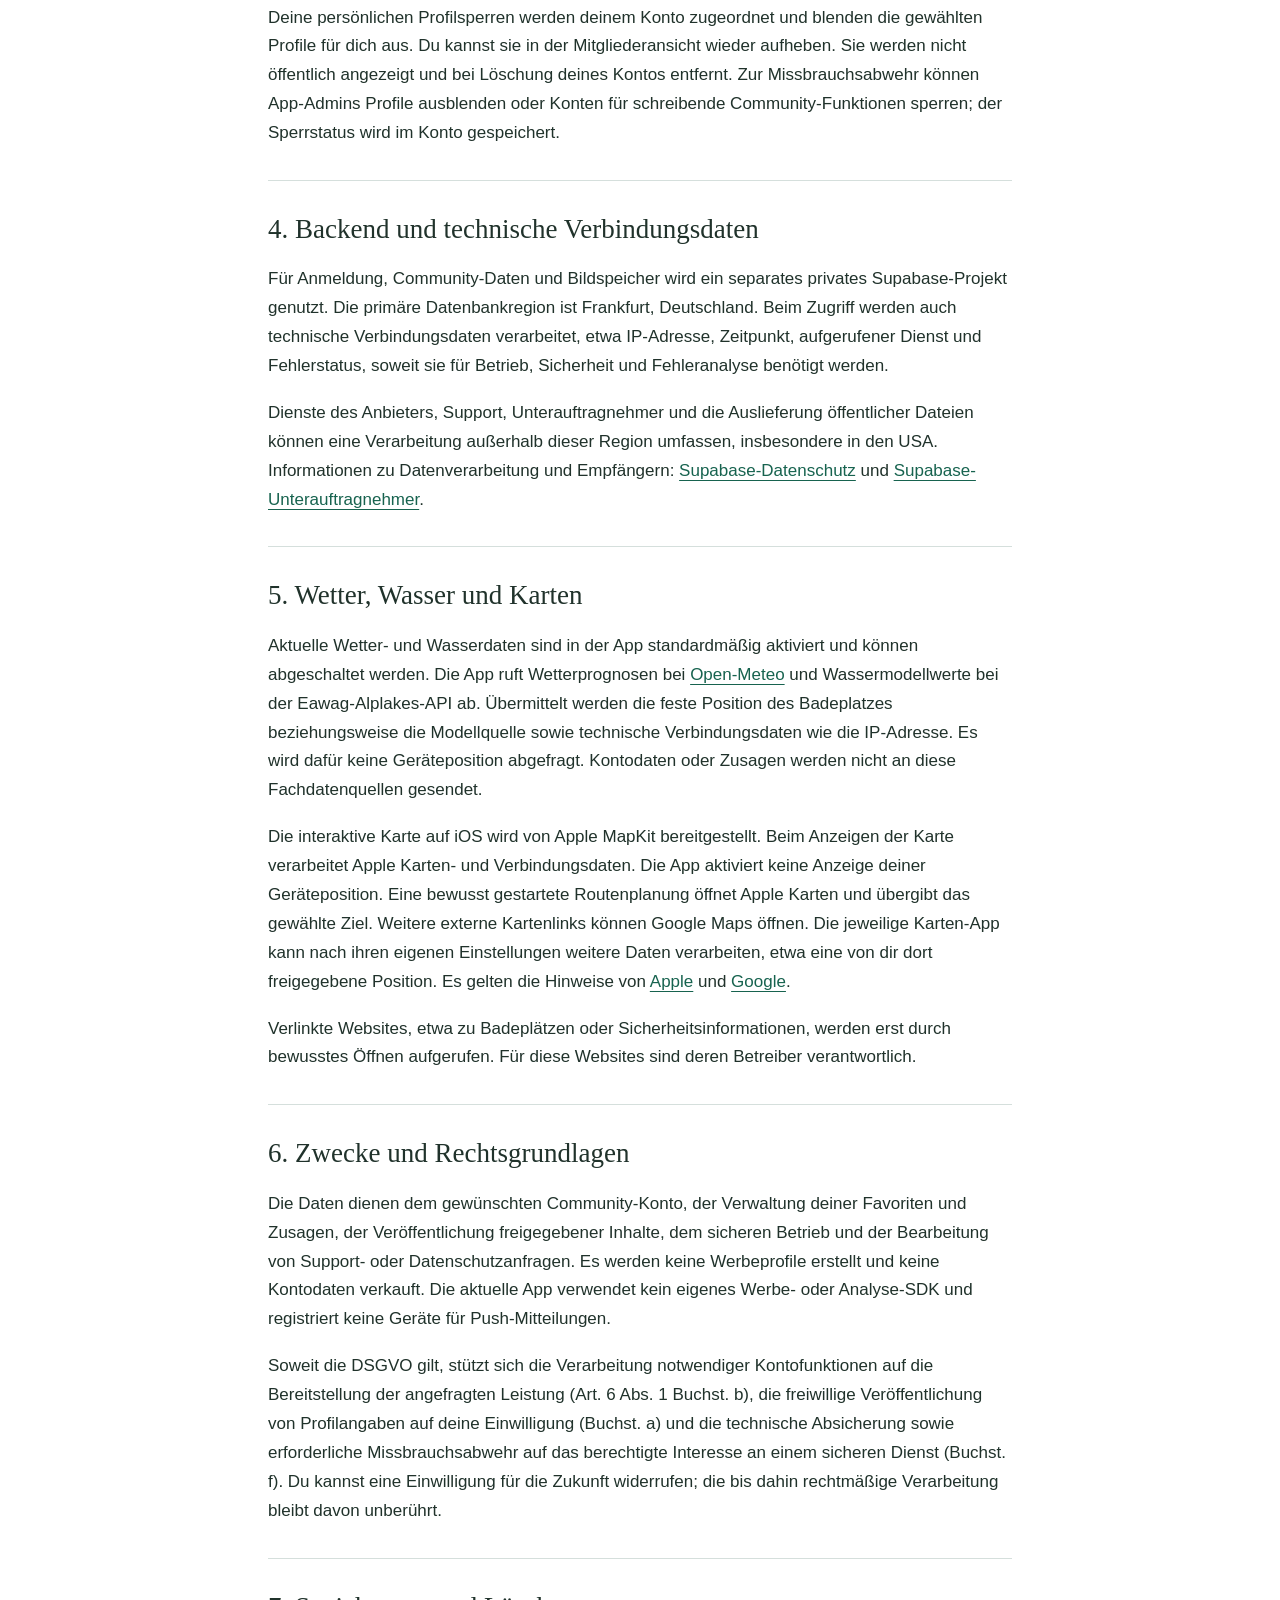
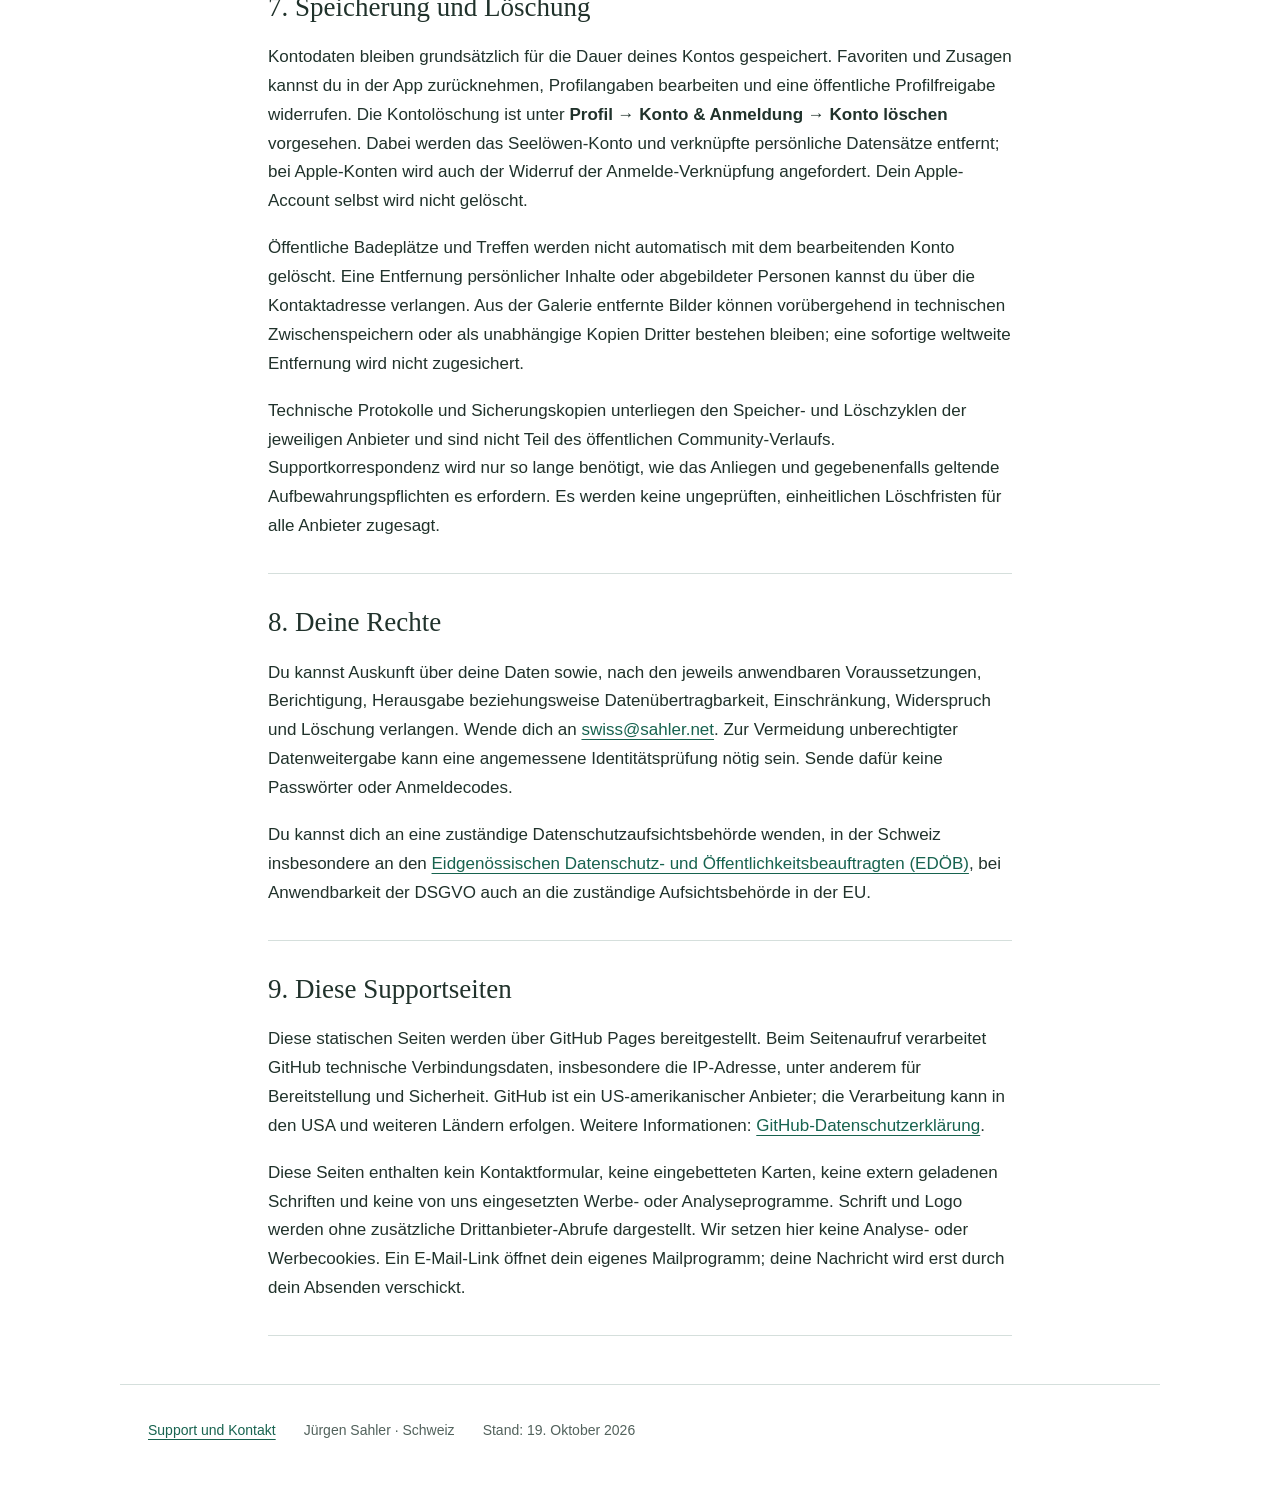
==== commit ed896c69: "docs: explain membership approval and private profile photos Co-authored-by: Copilot <223556219+Copi" ====
--- a/datenschutz.html
+++ b/datenschutz.html
@@ -19,7 +19,9 @@
     <div class="intro"><p class="eyebrow">App und Supportseiten</p><h1>Datenschutz</h1><p class="lead">Welche Daten Seel&#246;wen verarbeitet und wie du deine Rechte aus&#252;ben kannst</p><p>Stand: 19. Oktober 2026</p></div>
     <section aria-labelledby="verantwortlich"><h2 id="verantwortlich">1. Verantwortlich und Kontakt</h2><p>J&#252;rgen Sahler, Schweiz<br />E-Mail: <a href="mailto:swiss@sahler.net">swiss@sahler.net</a></p><p>Diese Hinweise gelten f&#252;r die Seel&#246;wen-App und diese Supportseiten. Die App wird als privates, nicht gewerbliches Community-Projekt betrieben. Es gelten die jeweils anwendbaren Datenschutzvorschriften, insbesondere das Schweizer Datenschutzgesetz und, soweit anwendbar, die EU-Datenschutz-Grundverordnung (DSGVO).</p></section>
     <section aria-labelledby="konto"><h2 id="konto">2. Anmeldung und Kontodaten</h2><p>Badepl&#228;tze, Treffen und Sicherheitshinweise sind ohne Anmeldung zug&#228;nglich. Die Anmeldung erfolgt auf unterst&#252;tzten Apple-Ger&#228;ten &#252;ber &#8222;Mit Apple anmelden&#8220;. Dabei werden eine Apple-bezogene Benutzerkennung, eine E-Mail-Adresse und gegebenenfalls ein von Apple bereitgestellter Name verarbeitet. Apple kann statt deiner regul&#228;ren E-Mail-Adresse eine private Relay-Adresse bereitstellen. Dein Apple-Passwort erh&#228;lt Seel&#246;wen nicht.</p><p>Im Konto werden die interne Benutzerkennung, Anmelde- und Sitzungsinformationen, dein gew&#228;hlter Anzeigename sowie freiwillige Profilangaben verarbeitet. Favoriten und unverbindliche Zusagen zu Treffen werden deinem Konto zugeordnet. Zugewiesene Verwaltungsrollen regeln, wer Badepl&#228;tze, Bilder, Treffen und Mitgliedsrechte bearbeiten darf. Berechtigte App-Admins k&#246;nnen zur Mitgliederverwaltung auch Kontoadressen und Rollen einsehen.</p><p>Die Anmeldung bleibt auf dem Ger&#228;t gespeichert; Sitzungsschl&#252;ssel werden nativ mit Expo SecureStore im gesch&#252;tzten Ger&#228;tespeicher abgelegt. Abmelden beendet die lokale Sitzung.</p></section>
-    <section aria-labelledby="oeffentlich"><h2 id="oeffentlich">3. &#214;ffentliche Inhalte und Bilder</h2><p>Dein Profil ist zun&#228;chst nicht &#246;ffentlich. Wenn du es zur Ver&#246;ffentlichung freigibst, k&#246;nnen dein Anzeigename und deine freiwillige Profilbeschreibung in der Mitgliederansicht erscheinen. Du kannst die Freigabe in den Profileinstellungen wieder zur&#252;cknehmen. Zusammengefasste Teilnahmezahlen zu Treffen sind &#246;ffentlich sichtbar.</p><p>Badeplatzangaben, Treffen und die von berechtigten Admins ver&#246;ffentlichten Badeplatzfotos sind &#246;ffentlich zug&#228;nglich. Bilder k&#246;nnen auch &#252;ber ihre direkte Datei-Adresse ohne Anmeldung abgerufen werden. Lade nur Bilder hoch, f&#252;r die du die erforderlichen Rechte und Einwilligungen hast.</p><p>Die App erstellt vor einem Foto-Upload ein neues JPEG mit h&#246;chstens 1.600 Pixeln an der langen Kante. Die Originaldatei und ihr Dateiname werden nicht hochgeladen. Beschreibungen, freiwillige Bildnachweise, Bildrechtebest&#228;tigung und interne Dateipfade werden mit dem Badeplatz gespeichert. Bildinhalte selbst k&#246;nnen Personen oder Orte erkennbar machen.</p></section>
+    <section aria-labelledby="mitgliedschaft"><h2 id="mitgliedschaft">2a. Einmalige Mitgliederfreigabe</h2><p>Die Registrierung ist offen. Vor Profilbild-Uploads, Favoriten und neuen Teilnahmepl&#228;nen muss ein App-Admin deine Mitgliedschaft einmalig freigeben. Bis dahin kannst du &#246;ffentliche Inhalte lesen und eigene Profiltexte vorbereiten. Gespeichert werden deine interne Nutzerkennung und der Zeitpunkt der Freigabe; App-Admins k&#246;nnen den Freigabestatus einsehen und &#228;ndern. Neue Konten erhalten keine Verwaltungsrechte. Eine Mitgliedschaftsfreigabe ver&#246;ffentlicht dein Profil nicht automatisch und ersetzt nicht die getrennte Pr&#252;fung &#246;ffentlicher Profiltexte.</p></section>
+    <section aria-labelledby="oeffentlich"><h2 id="oeffentlich">3. &#214;ffentliche Inhalte und Bilder</h2><p>Dein Profil ist zun&#228;chst nicht &#246;ffentlich. Wenn du es zur Ver&#246;ffentlichung freigibst, k&#246;nnen nach Mitgliederfreigabe und Pr&#252;fung der Profiltexte dein Anzeigename, deine freiwillige Profilbeschreibung und ein gegebenenfalls gew&#228;hltes Profilbild in der Mitgliederansicht erscheinen. Du kannst die &#246;ffentliche Freigabe in den Profileinstellungen wieder zur&#252;cknehmen. Zusammengefasste Teilnahmezahlen freigegebener, nicht gesperrter Mitglieder sind &#246;ffentlich sichtbar.</p><p>Badeplatzangaben, Treffen und die von berechtigten Admins ver&#246;ffentlichten Badeplatzfotos sind &#246;ffentlich zug&#228;nglich. Badeplatzfotos k&#246;nnen auch &#252;ber ihre direkte Datei-Adresse ohne Anmeldung abgerufen werden. Lade nur Bilder hoch, f&#252;r die du die erforderlichen Rechte und Einwilligungen hast.</p><p>Vor dem Upload eines Badeplatzfotos erstellt die App ein neues JPEG mit h&#246;chstens 1.600 Pixeln an der langen Kante. Die Originaldatei und ihr Dateiname werden nicht hochgeladen. Beschreibungen, freiwillige Bildnachweise, Bildrechtebest&#228;tigung und interne Dateipfade werden mit dem Badeplatz gespeichert. Bildinhalte selbst k&#246;nnen Personen oder Orte erkennbar machen.</p></section>
+    <section aria-labelledby="profilbilder"><h2 id="profilbilder">3b. Eigene Profilbilder</h2><p>Nach Mitgliederfreigabe kannst du unter <strong>Profil &#8594; Profilbild verwalten</strong> freiwillig ein Bild ausw&#228;hlen, ersetzen oder entfernen, ohne erneute Adminpr&#252;fung des Bildes. Bildwechsel ver&#228;ndern die bestehende Textfreigabe nicht. Vor dem Hochladen musst du Bildrechte und erforderliche Einwilligungen best&#228;tigen.</p><p>Die App erstellt ein quadratisches JPEG mit h&#246;chstens 512 &#215; 512 Pixeln und 512 KiB. Originaldatei und Originaldateiname werden nicht hochgeladen; die Speicherung verwendet zuf&#228;llige Bildkennungen in einem deinem Konto zugeordneten Ordner. Der Speicher ist privat. Du selbst und aktive App-Admins, etwa zur Bearbeitung von Meldungen, k&#246;nnen dein Bild lesen. Andere erhalten Zugriff nur bei freigegebener Mitgliedschaft und einem &#246;ffentlichen, textlich freigegebenen und nicht gesperrten Profil. Pers&#246;nliche Profilsperren werden dabei ber&#252;cksichtigt.</p><p>Die Anzeige verwendet signierte Bildlinks mit 300 Sekunden G&#252;ltigkeit. Wer einen solchen Link erh&#228;lt, kann ihn bis zum Ablauf verwenden oder weitergeben. Das Ausblenden eines Profils oder der Entzug einer Freigabe verhindert neue Links, macht aber bereits ausgestellte Links und heruntergeladene Kopien nicht sofort unbrauchbar. Nach dem Ersetzen oder Entfernen wird die nicht mehr verwendete Bilddatei gel&#246;scht; unbest&#228;tigte Bereinigungen meldet die App. Fehlgeschlagene Uploads k&#246;nnen eine kontrollierte nachtr&#228;gliche Bereinigung erfordern.</p><p>Bei einer best&#228;tigten Kontol&#246;schung werden vor der Entfernung des Kontos die eigenen Profilbilddateien einschlie&#223;lich verwaister Uploads &#252;ber den Bildspeicher entfernt. Kann die Bereinigung nicht best&#228;tigt werden, wird auch die Kontol&#246;schung nicht als abgeschlossen best&#228;tigt. Bereits angefertigte unabh&#228;ngige Kopien Dritter bleiben au&#223;erhalb unserer Kontrolle.</p></section>
     <section aria-labelledby="moderation"><h2 id="moderation">3a. Profilpr&#252;fung, Meldungen und Sperren</h2><p>Ein zur Ver&#246;ffentlichung freigegebenes Profil erscheint erst nach Pr&#252;fung durch App-Admins in der Mitgliederansicht. &#196;nderst du den Namen oder die Beschreibung eines freigegebenen Profils, ist eine erneute Pr&#252;fung erforderlich. App-Admins sehen daf&#252;r die eingereichten Profilangaben und den Pr&#252;fstatus.</p><p>Bei einer In-App-Meldung speichern wir dein Konto, die Art und Kennung des betroffenen Inhalts, den ausgew&#228;hlten Grund, deine Beschreibung sowie Bearbeitungsstatus und Zeitpunkte. Die Meldung ist nur f&#252;r dich und berechtigte App-Admins einsehbar, nicht f&#252;r andere Mitglieder. Sende nur Angaben, die zur Pr&#252;fung n&#246;tig sind. Erledigte Meldungen bleiben als erledigt gespeichert; bei L&#246;schung des meldenden Kontos werden seine In-App-Meldungen entfernt.</p><p>Deine pers&#246;nlichen Profilsperren werden deinem Konto zugeordnet und blenden die gew&#228;hlten Profile f&#252;r dich aus. Du kannst sie in der Mitgliederansicht wieder aufheben. Sie werden nicht &#246;ffentlich angezeigt und bei L&#246;schung deines Kontos entfernt. Zur Missbrauchsabwehr k&#246;nnen App-Admins Profile ausblenden oder Konten f&#252;r schreibende Community-Funktionen sperren; der Sperrstatus wird im Konto gespeichert.</p></section>
     <section aria-labelledby="backend"><h2 id="backend">4. Backend und technische Verbindungsdaten</h2><p>F&#252;r Anmeldung, Community-Daten und Bildspeicher wird ein separates privates Supabase-Projekt genutzt. Die prim&#228;re Datenbankregion ist Frankfurt, Deutschland. Beim Zugriff werden auch technische Verbindungsdaten verarbeitet, etwa IP-Adresse, Zeitpunkt, aufgerufener Dienst und Fehlerstatus, soweit sie f&#252;r Betrieb, Sicherheit und Fehleranalyse ben&#246;tigt werden.</p><p>Dienste des Anbieters, Support, Unterauftragnehmer und die Auslieferung &#246;ffentlicher Dateien k&#246;nnen eine Verarbeitung au&#223;erhalb dieser Region umfassen, insbesondere in den USA. Informationen zu Datenverarbeitung und Empf&#228;ngern: <a href="https://supabase.com/privacy" rel="noreferrer">Supabase-Datenschutz</a> und <a href="https://supabase.com/legal/subprocessors" rel="noreferrer">Supabase-Unterauftragnehmer</a>.</p></section>
     <section aria-labelledby="bedingungen"><h2 id="bedingungen">5. Wetter, Wasser und Karten</h2><p>Aktuelle Wetter- und Wasserdaten sind in der App standardm&#228;&#223;ig aktiviert und k&#246;nnen abgeschaltet werden. Die App ruft Wetterprognosen bei <a href="https://open-meteo.com/en/terms" rel="noreferrer">Open-Meteo</a> und Wassermodellwerte bei der Eawag-Alplakes-API ab. &#220;bermittelt werden die feste Position des Badeplatzes beziehungsweise die Modellquelle sowie technische Verbindungsdaten wie die IP-Adresse. Es wird daf&#252;r keine Ger&#228;teposition abgefragt. Kontodaten oder Zusagen werden nicht an diese Fachdatenquellen gesendet.</p><p>Die interaktive Karte auf iOS wird von Apple MapKit bereitgestellt. Beim Anzeigen der Karte verarbeitet Apple Karten- und Verbindungsdaten. Die App aktiviert keine Anzeige deiner Ger&#228;teposition. Eine bewusst gestartete Routenplanung &#246;ffnet Apple Karten und &#252;bergibt das gew&#228;hlte Ziel. Weitere externe Kartenlinks k&#246;nnen Google Maps &#246;ffnen. Die jeweilige Karten-App kann nach ihren eigenen Einstellungen weitere Daten verarbeiten, etwa eine von dir dort freigegebene Position. Es gelten die Hinweise von <a href="https://www.apple.com/legal/privacy/de-ww/" rel="noreferrer">Apple</a> und <a href="https://policies.google.com/privacy?hl=de" rel="noreferrer">Google</a>.</p><p>Verlinkte Websites, etwa zu Badepl&#228;tzen oder Sicherheitsinformationen, werden erst durch bewusstes &#214;ffnen aufgerufen. F&#252;r diese Websites sind deren Betreiber verantwortlich.</p></section>
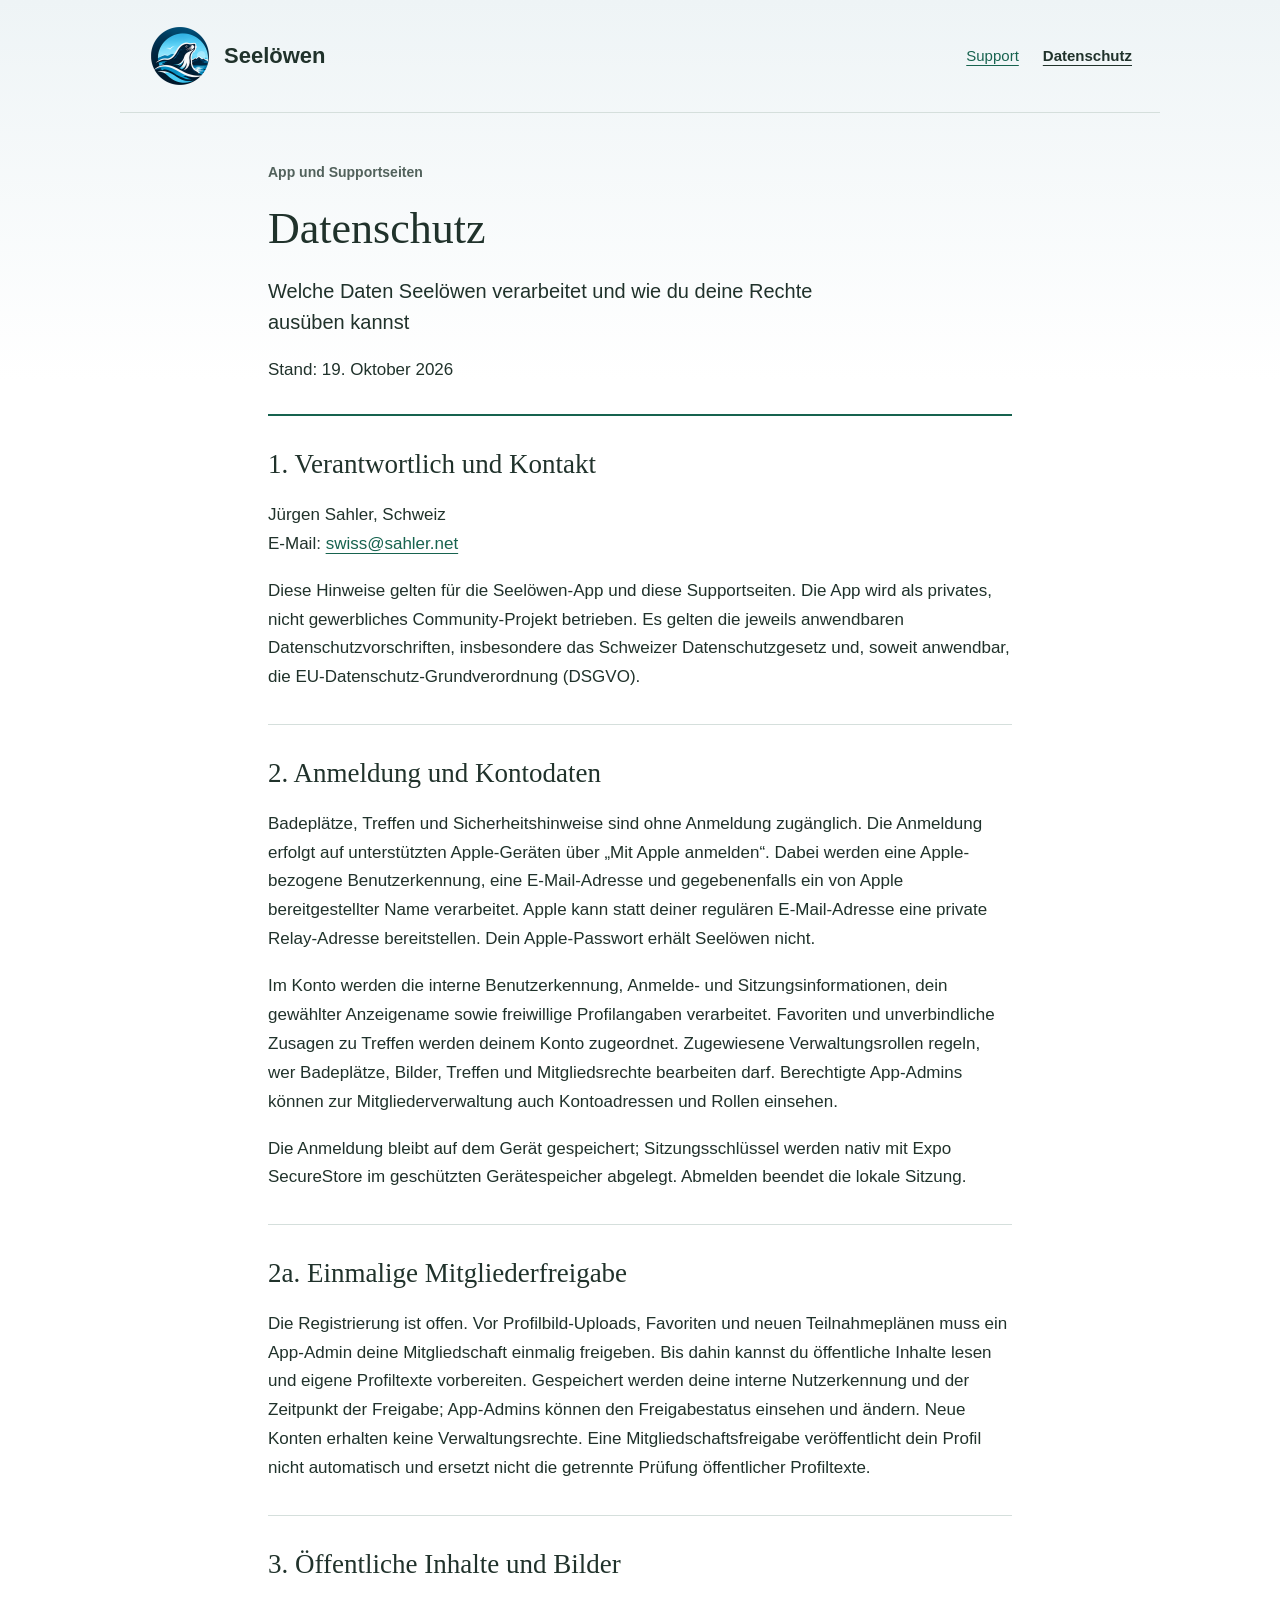
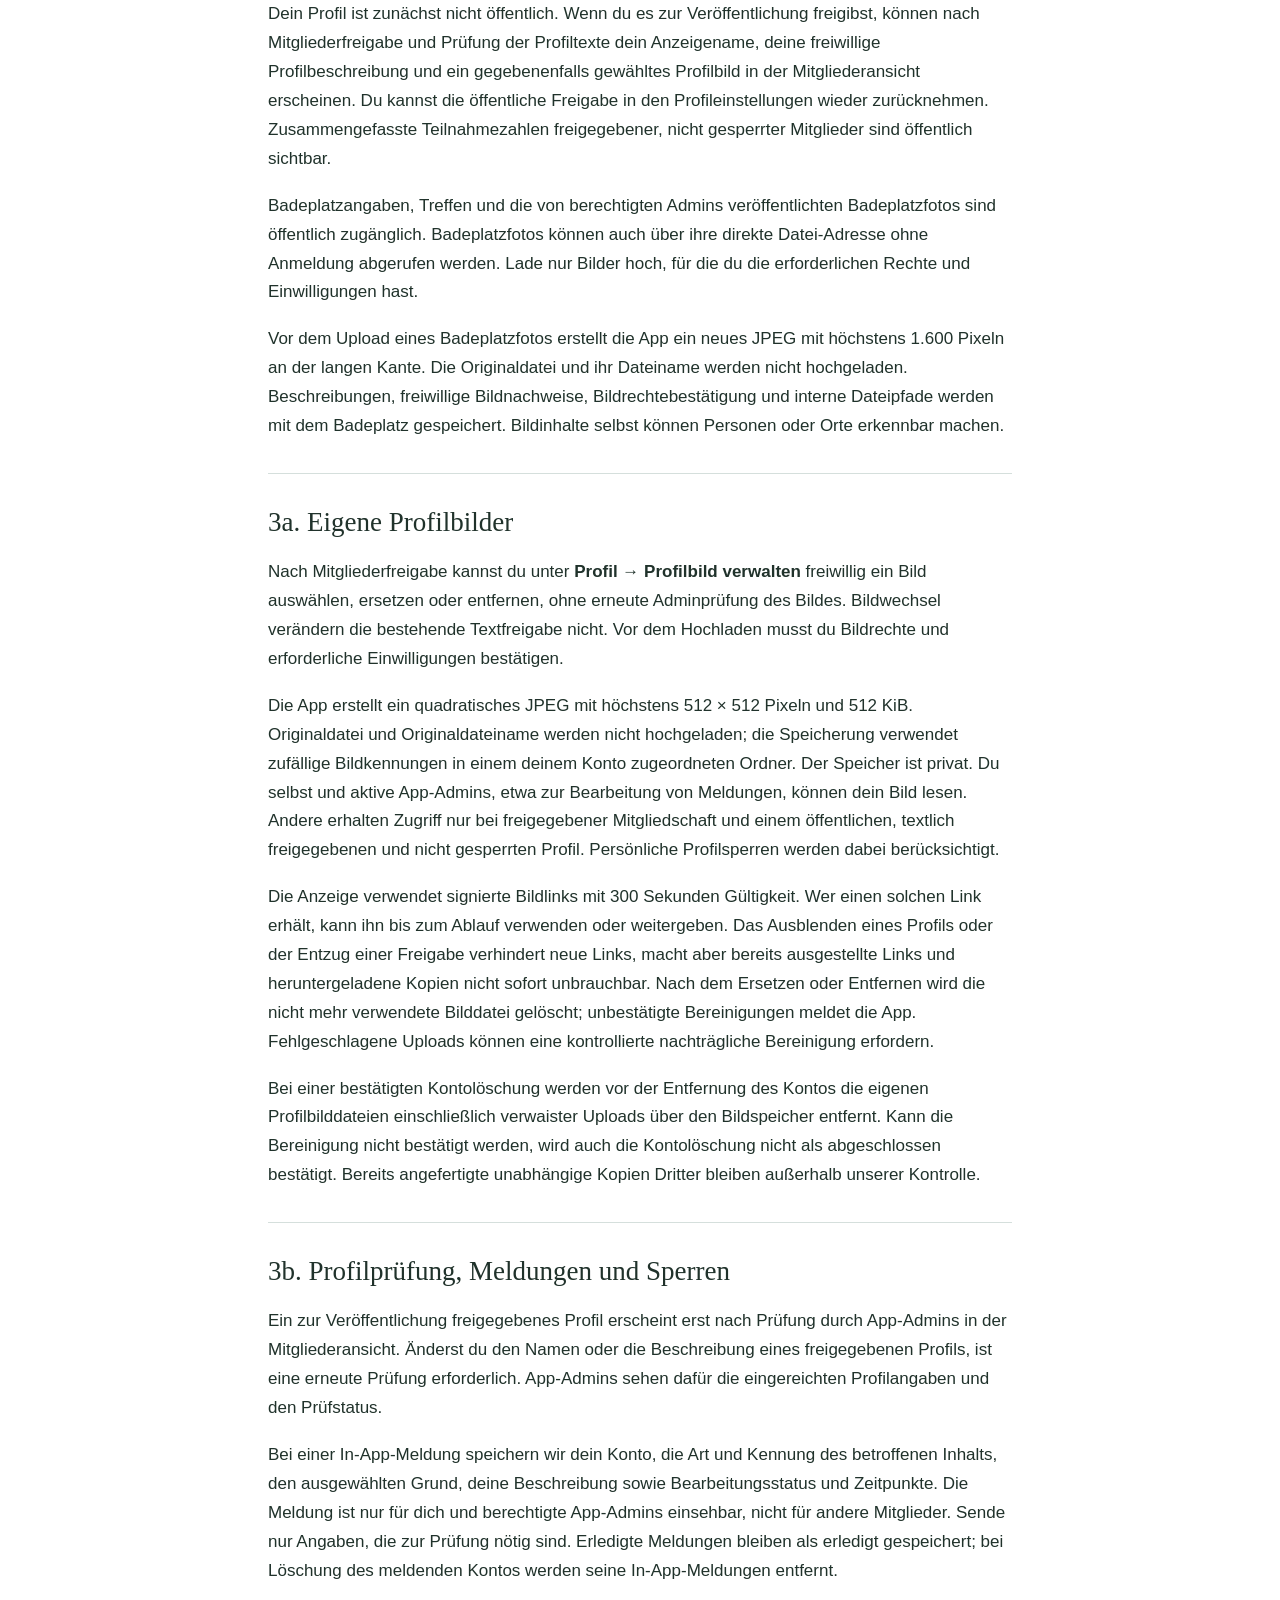
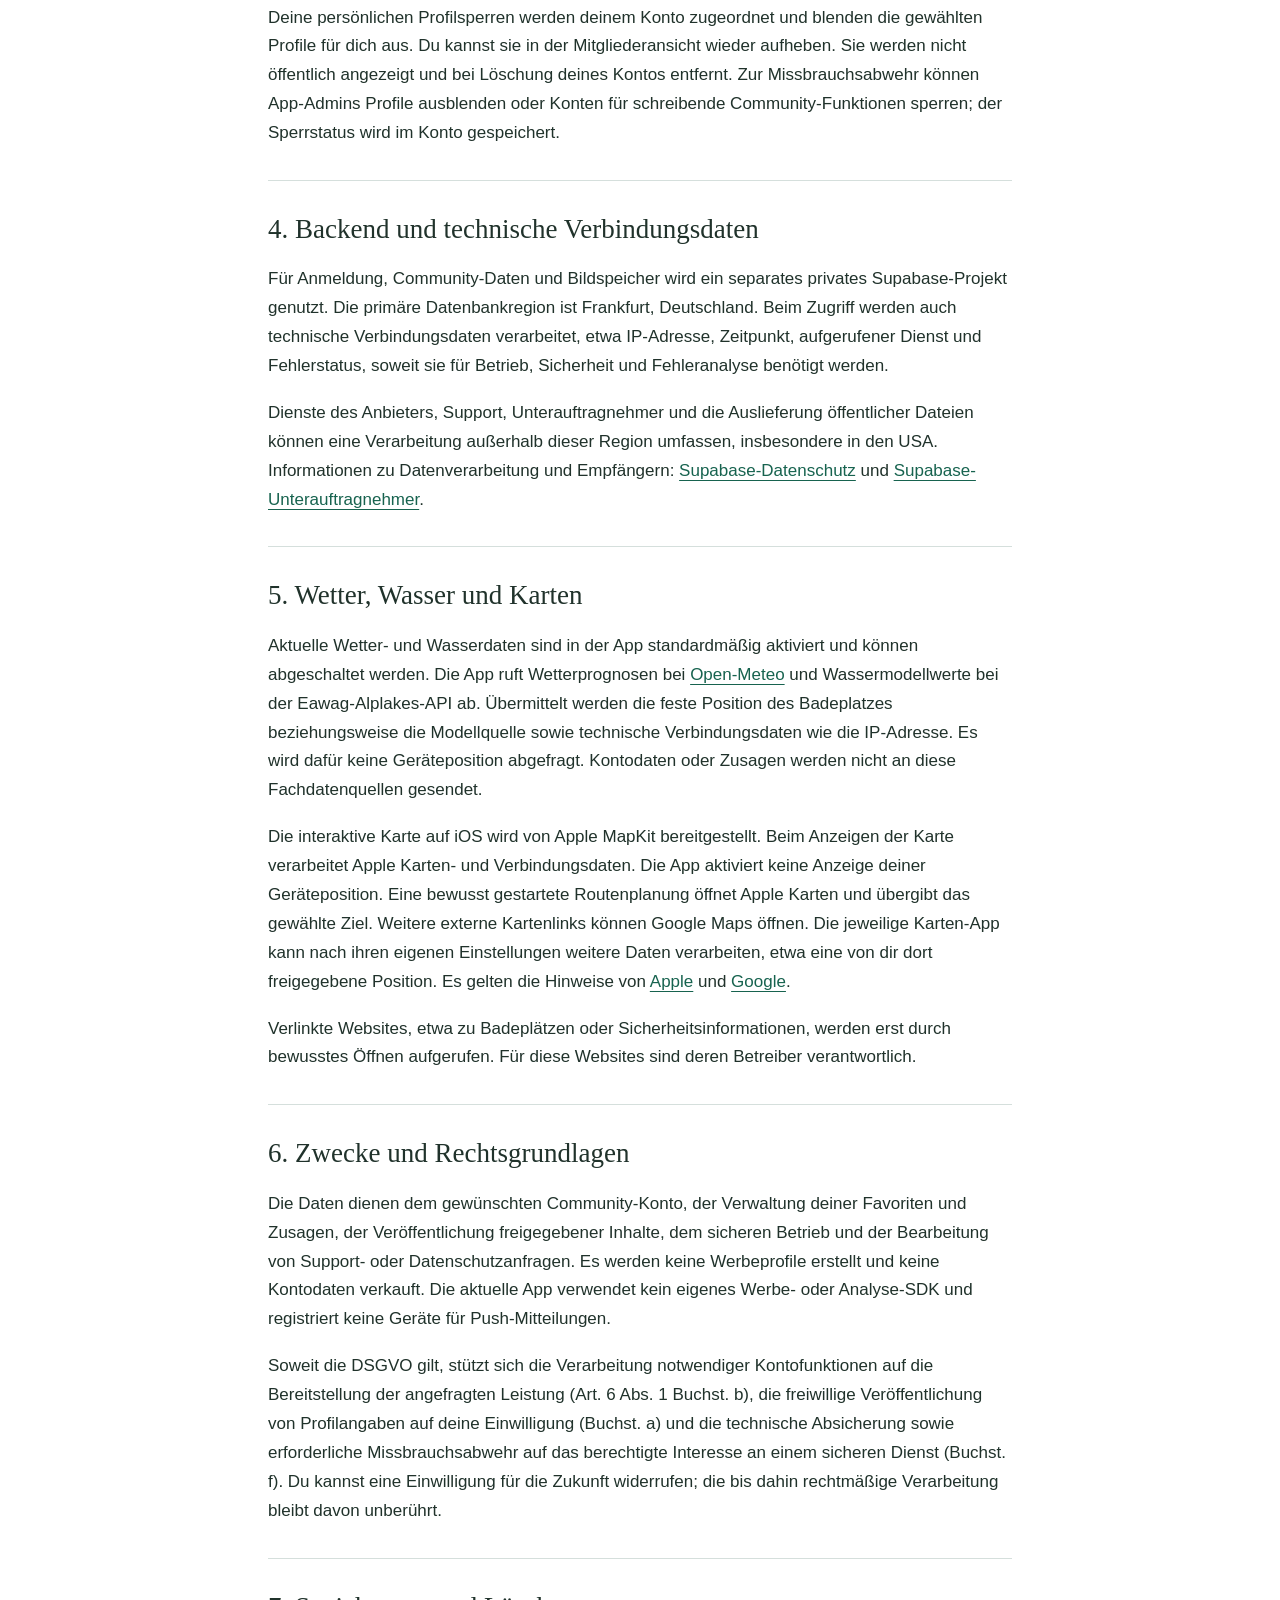
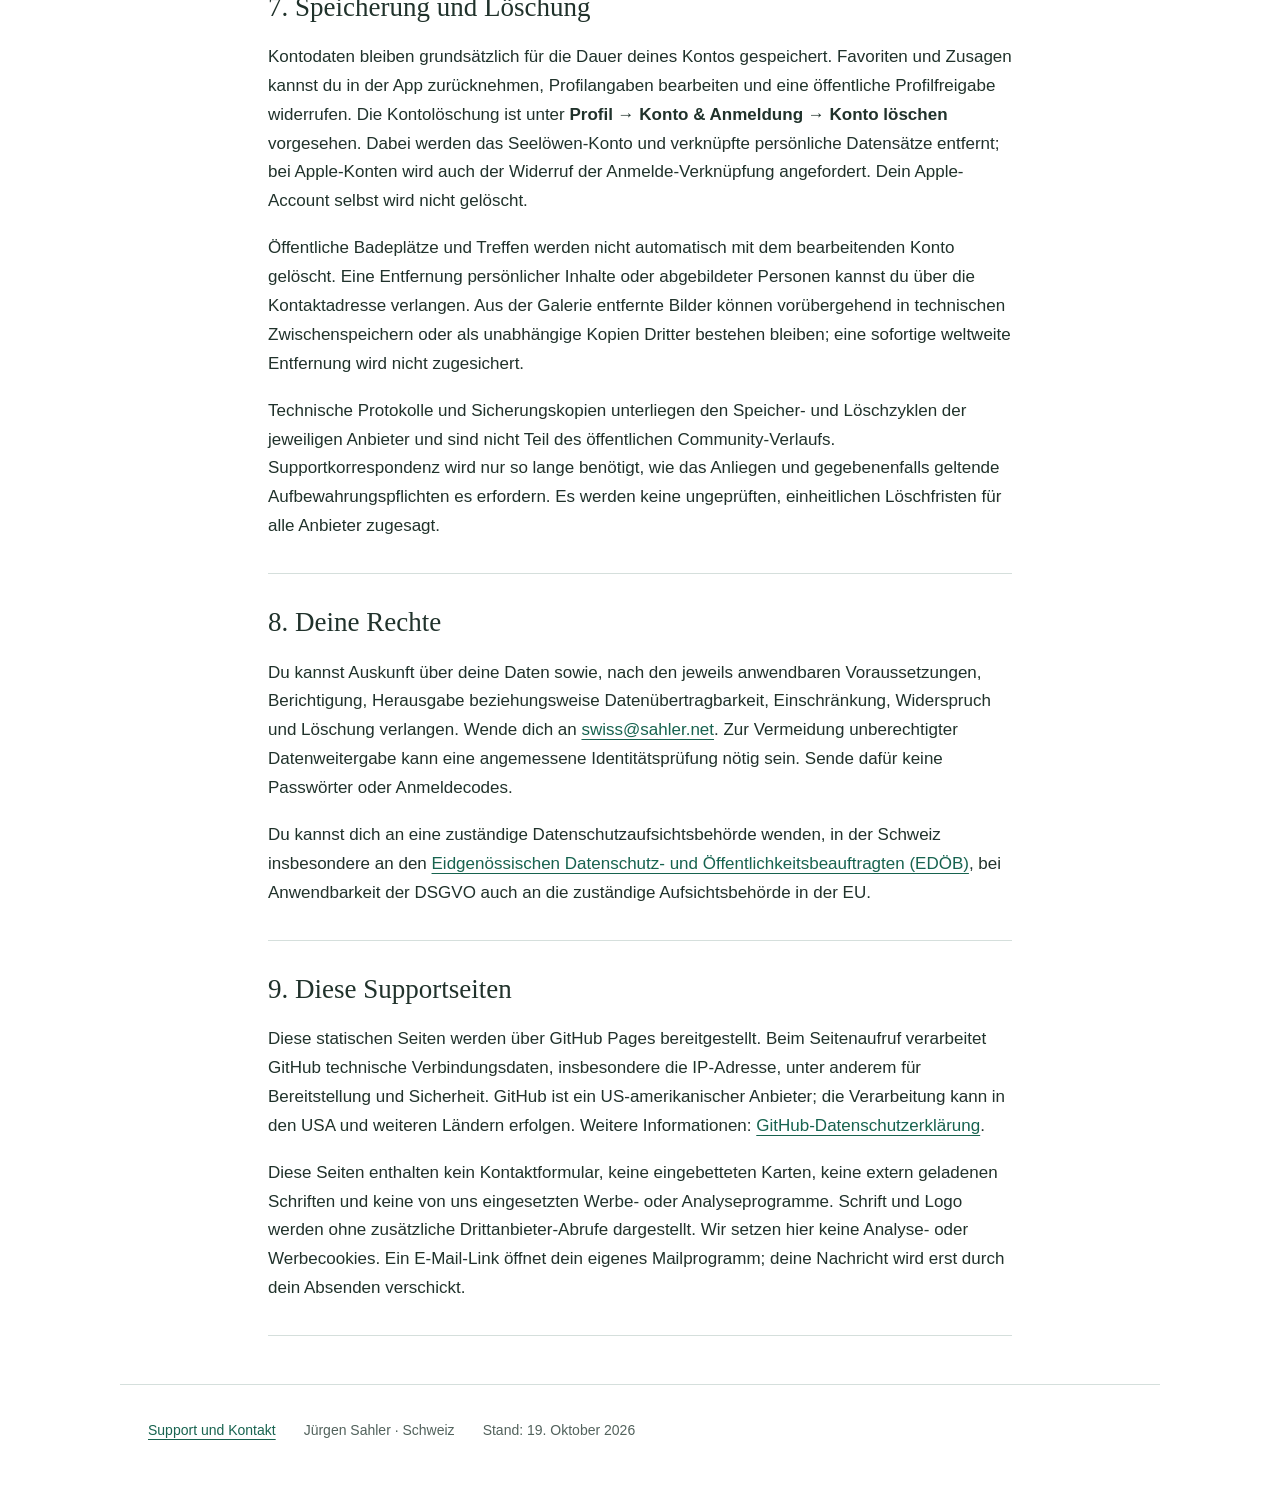
==== commit 539daf37: "docs: keep privacy subsection numbering sequential Co-authored-by: Copilot <223556219+Copilot@users." ====
--- a/datenschutz.html
+++ b/datenschutz.html
@@ -21,8 +21,8 @@
     <section aria-labelledby="konto"><h2 id="konto">2. Anmeldung und Kontodaten</h2><p>Badepl&#228;tze, Treffen und Sicherheitshinweise sind ohne Anmeldung zug&#228;nglich. Die Anmeldung erfolgt auf unterst&#252;tzten Apple-Ger&#228;ten &#252;ber &#8222;Mit Apple anmelden&#8220;. Dabei werden eine Apple-bezogene Benutzerkennung, eine E-Mail-Adresse und gegebenenfalls ein von Apple bereitgestellter Name verarbeitet. Apple kann statt deiner regul&#228;ren E-Mail-Adresse eine private Relay-Adresse bereitstellen. Dein Apple-Passwort erh&#228;lt Seel&#246;wen nicht.</p><p>Im Konto werden die interne Benutzerkennung, Anmelde- und Sitzungsinformationen, dein gew&#228;hlter Anzeigename sowie freiwillige Profilangaben verarbeitet. Favoriten und unverbindliche Zusagen zu Treffen werden deinem Konto zugeordnet. Zugewiesene Verwaltungsrollen regeln, wer Badepl&#228;tze, Bilder, Treffen und Mitgliedsrechte bearbeiten darf. Berechtigte App-Admins k&#246;nnen zur Mitgliederverwaltung auch Kontoadressen und Rollen einsehen.</p><p>Die Anmeldung bleibt auf dem Ger&#228;t gespeichert; Sitzungsschl&#252;ssel werden nativ mit Expo SecureStore im gesch&#252;tzten Ger&#228;tespeicher abgelegt. Abmelden beendet die lokale Sitzung.</p></section>
     <section aria-labelledby="mitgliedschaft"><h2 id="mitgliedschaft">2a. Einmalige Mitgliederfreigabe</h2><p>Die Registrierung ist offen. Vor Profilbild-Uploads, Favoriten und neuen Teilnahmepl&#228;nen muss ein App-Admin deine Mitgliedschaft einmalig freigeben. Bis dahin kannst du &#246;ffentliche Inhalte lesen und eigene Profiltexte vorbereiten. Gespeichert werden deine interne Nutzerkennung und der Zeitpunkt der Freigabe; App-Admins k&#246;nnen den Freigabestatus einsehen und &#228;ndern. Neue Konten erhalten keine Verwaltungsrechte. Eine Mitgliedschaftsfreigabe ver&#246;ffentlicht dein Profil nicht automatisch und ersetzt nicht die getrennte Pr&#252;fung &#246;ffentlicher Profiltexte.</p></section>
     <section aria-labelledby="oeffentlich"><h2 id="oeffentlich">3. &#214;ffentliche Inhalte und Bilder</h2><p>Dein Profil ist zun&#228;chst nicht &#246;ffentlich. Wenn du es zur Ver&#246;ffentlichung freigibst, k&#246;nnen nach Mitgliederfreigabe und Pr&#252;fung der Profiltexte dein Anzeigename, deine freiwillige Profilbeschreibung und ein gegebenenfalls gew&#228;hltes Profilbild in der Mitgliederansicht erscheinen. Du kannst die &#246;ffentliche Freigabe in den Profileinstellungen wieder zur&#252;cknehmen. Zusammengefasste Teilnahmezahlen freigegebener, nicht gesperrter Mitglieder sind &#246;ffentlich sichtbar.</p><p>Badeplatzangaben, Treffen und die von berechtigten Admins ver&#246;ffentlichten Badeplatzfotos sind &#246;ffentlich zug&#228;nglich. Badeplatzfotos k&#246;nnen auch &#252;ber ihre direkte Datei-Adresse ohne Anmeldung abgerufen werden. Lade nur Bilder hoch, f&#252;r die du die erforderlichen Rechte und Einwilligungen hast.</p><p>Vor dem Upload eines Badeplatzfotos erstellt die App ein neues JPEG mit h&#246;chstens 1.600 Pixeln an der langen Kante. Die Originaldatei und ihr Dateiname werden nicht hochgeladen. Beschreibungen, freiwillige Bildnachweise, Bildrechtebest&#228;tigung und interne Dateipfade werden mit dem Badeplatz gespeichert. Bildinhalte selbst k&#246;nnen Personen oder Orte erkennbar machen.</p></section>
-    <section aria-labelledby="profilbilder"><h2 id="profilbilder">3b. Eigene Profilbilder</h2><p>Nach Mitgliederfreigabe kannst du unter <strong>Profil &#8594; Profilbild verwalten</strong> freiwillig ein Bild ausw&#228;hlen, ersetzen oder entfernen, ohne erneute Adminpr&#252;fung des Bildes. Bildwechsel ver&#228;ndern die bestehende Textfreigabe nicht. Vor dem Hochladen musst du Bildrechte und erforderliche Einwilligungen best&#228;tigen.</p><p>Die App erstellt ein quadratisches JPEG mit h&#246;chstens 512 &#215; 512 Pixeln und 512 KiB. Originaldatei und Originaldateiname werden nicht hochgeladen; die Speicherung verwendet zuf&#228;llige Bildkennungen in einem deinem Konto zugeordneten Ordner. Der Speicher ist privat. Du selbst und aktive App-Admins, etwa zur Bearbeitung von Meldungen, k&#246;nnen dein Bild lesen. Andere erhalten Zugriff nur bei freigegebener Mitgliedschaft und einem &#246;ffentlichen, textlich freigegebenen und nicht gesperrten Profil. Pers&#246;nliche Profilsperren werden dabei ber&#252;cksichtigt.</p><p>Die Anzeige verwendet signierte Bildlinks mit 300 Sekunden G&#252;ltigkeit. Wer einen solchen Link erh&#228;lt, kann ihn bis zum Ablauf verwenden oder weitergeben. Das Ausblenden eines Profils oder der Entzug einer Freigabe verhindert neue Links, macht aber bereits ausgestellte Links und heruntergeladene Kopien nicht sofort unbrauchbar. Nach dem Ersetzen oder Entfernen wird die nicht mehr verwendete Bilddatei gel&#246;scht; unbest&#228;tigte Bereinigungen meldet die App. Fehlgeschlagene Uploads k&#246;nnen eine kontrollierte nachtr&#228;gliche Bereinigung erfordern.</p><p>Bei einer best&#228;tigten Kontol&#246;schung werden vor der Entfernung des Kontos die eigenen Profilbilddateien einschlie&#223;lich verwaister Uploads &#252;ber den Bildspeicher entfernt. Kann die Bereinigung nicht best&#228;tigt werden, wird auch die Kontol&#246;schung nicht als abgeschlossen best&#228;tigt. Bereits angefertigte unabh&#228;ngige Kopien Dritter bleiben au&#223;erhalb unserer Kontrolle.</p></section>
-    <section aria-labelledby="moderation"><h2 id="moderation">3a. Profilpr&#252;fung, Meldungen und Sperren</h2><p>Ein zur Ver&#246;ffentlichung freigegebenes Profil erscheint erst nach Pr&#252;fung durch App-Admins in der Mitgliederansicht. &#196;nderst du den Namen oder die Beschreibung eines freigegebenen Profils, ist eine erneute Pr&#252;fung erforderlich. App-Admins sehen daf&#252;r die eingereichten Profilangaben und den Pr&#252;fstatus.</p><p>Bei einer In-App-Meldung speichern wir dein Konto, die Art und Kennung des betroffenen Inhalts, den ausgew&#228;hlten Grund, deine Beschreibung sowie Bearbeitungsstatus und Zeitpunkte. Die Meldung ist nur f&#252;r dich und berechtigte App-Admins einsehbar, nicht f&#252;r andere Mitglieder. Sende nur Angaben, die zur Pr&#252;fung n&#246;tig sind. Erledigte Meldungen bleiben als erledigt gespeichert; bei L&#246;schung des meldenden Kontos werden seine In-App-Meldungen entfernt.</p><p>Deine pers&#246;nlichen Profilsperren werden deinem Konto zugeordnet und blenden die gew&#228;hlten Profile f&#252;r dich aus. Du kannst sie in der Mitgliederansicht wieder aufheben. Sie werden nicht &#246;ffentlich angezeigt und bei L&#246;schung deines Kontos entfernt. Zur Missbrauchsabwehr k&#246;nnen App-Admins Profile ausblenden oder Konten f&#252;r schreibende Community-Funktionen sperren; der Sperrstatus wird im Konto gespeichert.</p></section>
+    <section aria-labelledby="profilbilder"><h2 id="profilbilder">3a. Eigene Profilbilder</h2><p>Nach Mitgliederfreigabe kannst du unter <strong>Profil &#8594; Profilbild verwalten</strong> freiwillig ein Bild ausw&#228;hlen, ersetzen oder entfernen, ohne erneute Adminpr&#252;fung des Bildes. Bildwechsel ver&#228;ndern die bestehende Textfreigabe nicht. Vor dem Hochladen musst du Bildrechte und erforderliche Einwilligungen best&#228;tigen.</p><p>Die App erstellt ein quadratisches JPEG mit h&#246;chstens 512 &#215; 512 Pixeln und 512 KiB. Originaldatei und Originaldateiname werden nicht hochgeladen; die Speicherung verwendet zuf&#228;llige Bildkennungen in einem deinem Konto zugeordneten Ordner. Der Speicher ist privat. Du selbst und aktive App-Admins, etwa zur Bearbeitung von Meldungen, k&#246;nnen dein Bild lesen. Andere erhalten Zugriff nur bei freigegebener Mitgliedschaft und einem &#246;ffentlichen, textlich freigegebenen und nicht gesperrten Profil. Pers&#246;nliche Profilsperren werden dabei ber&#252;cksichtigt.</p><p>Die Anzeige verwendet signierte Bildlinks mit 300 Sekunden G&#252;ltigkeit. Wer einen solchen Link erh&#228;lt, kann ihn bis zum Ablauf verwenden oder weitergeben. Das Ausblenden eines Profils oder der Entzug einer Freigabe verhindert neue Links, macht aber bereits ausgestellte Links und heruntergeladene Kopien nicht sofort unbrauchbar. Nach dem Ersetzen oder Entfernen wird die nicht mehr verwendete Bilddatei gel&#246;scht; unbest&#228;tigte Bereinigungen meldet die App. Fehlgeschlagene Uploads k&#246;nnen eine kontrollierte nachtr&#228;gliche Bereinigung erfordern.</p><p>Bei einer best&#228;tigten Kontol&#246;schung werden vor der Entfernung des Kontos die eigenen Profilbilddateien einschlie&#223;lich verwaister Uploads &#252;ber den Bildspeicher entfernt. Kann die Bereinigung nicht best&#228;tigt werden, wird auch die Kontol&#246;schung nicht als abgeschlossen best&#228;tigt. Bereits angefertigte unabh&#228;ngige Kopien Dritter bleiben au&#223;erhalb unserer Kontrolle.</p></section>
+    <section aria-labelledby="moderation"><h2 id="moderation">3b. Profilpr&#252;fung, Meldungen und Sperren</h2><p>Ein zur Ver&#246;ffentlichung freigegebenes Profil erscheint erst nach Pr&#252;fung durch App-Admins in der Mitgliederansicht. &#196;nderst du den Namen oder die Beschreibung eines freigegebenen Profils, ist eine erneute Pr&#252;fung erforderlich. App-Admins sehen daf&#252;r die eingereichten Profilangaben und den Pr&#252;fstatus.</p><p>Bei einer In-App-Meldung speichern wir dein Konto, die Art und Kennung des betroffenen Inhalts, den ausgew&#228;hlten Grund, deine Beschreibung sowie Bearbeitungsstatus und Zeitpunkte. Die Meldung ist nur f&#252;r dich und berechtigte App-Admins einsehbar, nicht f&#252;r andere Mitglieder. Sende nur Angaben, die zur Pr&#252;fung n&#246;tig sind. Erledigte Meldungen bleiben als erledigt gespeichert; bei L&#246;schung des meldenden Kontos werden seine In-App-Meldungen entfernt.</p><p>Deine pers&#246;nlichen Profilsperren werden deinem Konto zugeordnet und blenden die gew&#228;hlten Profile f&#252;r dich aus. Du kannst sie in der Mitgliederansicht wieder aufheben. Sie werden nicht &#246;ffentlich angezeigt und bei L&#246;schung deines Kontos entfernt. Zur Missbrauchsabwehr k&#246;nnen App-Admins Profile ausblenden oder Konten f&#252;r schreibende Community-Funktionen sperren; der Sperrstatus wird im Konto gespeichert.</p></section>
     <section aria-labelledby="backend"><h2 id="backend">4. Backend und technische Verbindungsdaten</h2><p>F&#252;r Anmeldung, Community-Daten und Bildspeicher wird ein separates privates Supabase-Projekt genutzt. Die prim&#228;re Datenbankregion ist Frankfurt, Deutschland. Beim Zugriff werden auch technische Verbindungsdaten verarbeitet, etwa IP-Adresse, Zeitpunkt, aufgerufener Dienst und Fehlerstatus, soweit sie f&#252;r Betrieb, Sicherheit und Fehleranalyse ben&#246;tigt werden.</p><p>Dienste des Anbieters, Support, Unterauftragnehmer und die Auslieferung &#246;ffentlicher Dateien k&#246;nnen eine Verarbeitung au&#223;erhalb dieser Region umfassen, insbesondere in den USA. Informationen zu Datenverarbeitung und Empf&#228;ngern: <a href="https://supabase.com/privacy" rel="noreferrer">Supabase-Datenschutz</a> und <a href="https://supabase.com/legal/subprocessors" rel="noreferrer">Supabase-Unterauftragnehmer</a>.</p></section>
     <section aria-labelledby="bedingungen"><h2 id="bedingungen">5. Wetter, Wasser und Karten</h2><p>Aktuelle Wetter- und Wasserdaten sind in der App standardm&#228;&#223;ig aktiviert und k&#246;nnen abgeschaltet werden. Die App ruft Wetterprognosen bei <a href="https://open-meteo.com/en/terms" rel="noreferrer">Open-Meteo</a> und Wassermodellwerte bei der Eawag-Alplakes-API ab. &#220;bermittelt werden die feste Position des Badeplatzes beziehungsweise die Modellquelle sowie technische Verbindungsdaten wie die IP-Adresse. Es wird daf&#252;r keine Ger&#228;teposition abgefragt. Kontodaten oder Zusagen werden nicht an diese Fachdatenquellen gesendet.</p><p>Die interaktive Karte auf iOS wird von Apple MapKit bereitgestellt. Beim Anzeigen der Karte verarbeitet Apple Karten- und Verbindungsdaten. Die App aktiviert keine Anzeige deiner Ger&#228;teposition. Eine bewusst gestartete Routenplanung &#246;ffnet Apple Karten und &#252;bergibt das gew&#228;hlte Ziel. Weitere externe Kartenlinks k&#246;nnen Google Maps &#246;ffnen. Die jeweilige Karten-App kann nach ihren eigenen Einstellungen weitere Daten verarbeiten, etwa eine von dir dort freigegebene Position. Es gelten die Hinweise von <a href="https://www.apple.com/legal/privacy/de-ww/" rel="noreferrer">Apple</a> und <a href="https://policies.google.com/privacy?hl=de" rel="noreferrer">Google</a>.</p><p>Verlinkte Websites, etwa zu Badepl&#228;tzen oder Sicherheitsinformationen, werden erst durch bewusstes &#214;ffnen aufgerufen. F&#252;r diese Websites sind deren Betreiber verantwortlich.</p></section>
     <section aria-labelledby="zwecke"><h2 id="zwecke">6. Zwecke und Rechtsgrundlagen</h2><p>Die Daten dienen dem gew&#252;nschten Community-Konto, der Verwaltung deiner Favoriten und Zusagen, der Ver&#246;ffentlichung freigegebener Inhalte, dem sicheren Betrieb und der Bearbeitung von Support- oder Datenschutzanfragen. Es werden keine Werbeprofile erstellt und keine Kontodaten verkauft. Die aktuelle App verwendet kein eigenes Werbe- oder Analyse-SDK und registriert keine Ger&#228;te f&#252;r Push-Mitteilungen.</p><p>Soweit die DSGVO gilt, st&#252;tzt sich die Verarbeitung notwendiger Kontofunktionen auf die Bereitstellung der angefragten Leistung (Art. 6 Abs. 1 Buchst. b), die freiwillige Ver&#246;ffentlichung von Profilangaben auf deine Einwilligung (Buchst. a) und die technische Absicherung sowie erforderliche Missbrauchsabwehr auf das berechtigte Interesse an einem sicheren Dienst (Buchst. f). Du kannst eine Einwilligung f&#252;r die Zukunft widerrufen; die bis dahin rechtm&#228;&#223;ige Verarbeitung bleibt davon unber&#252;hrt.</p></section>
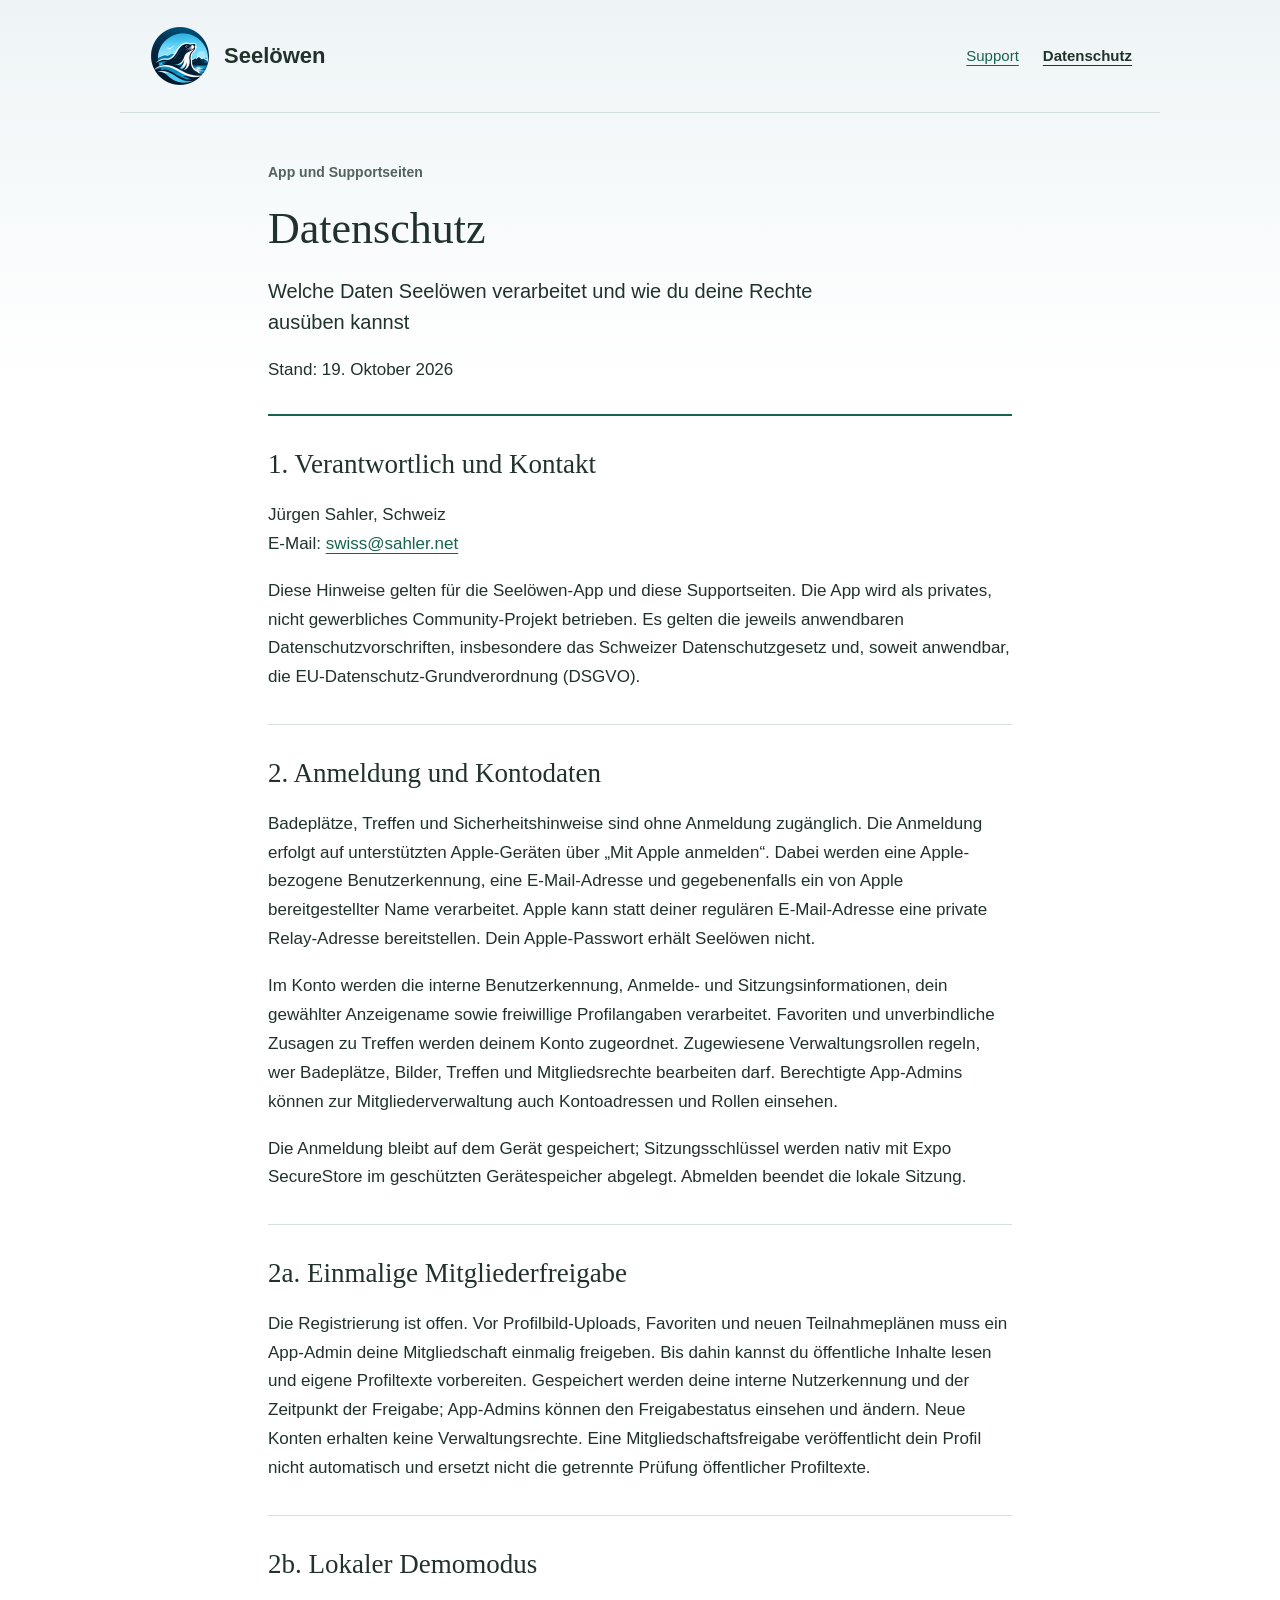
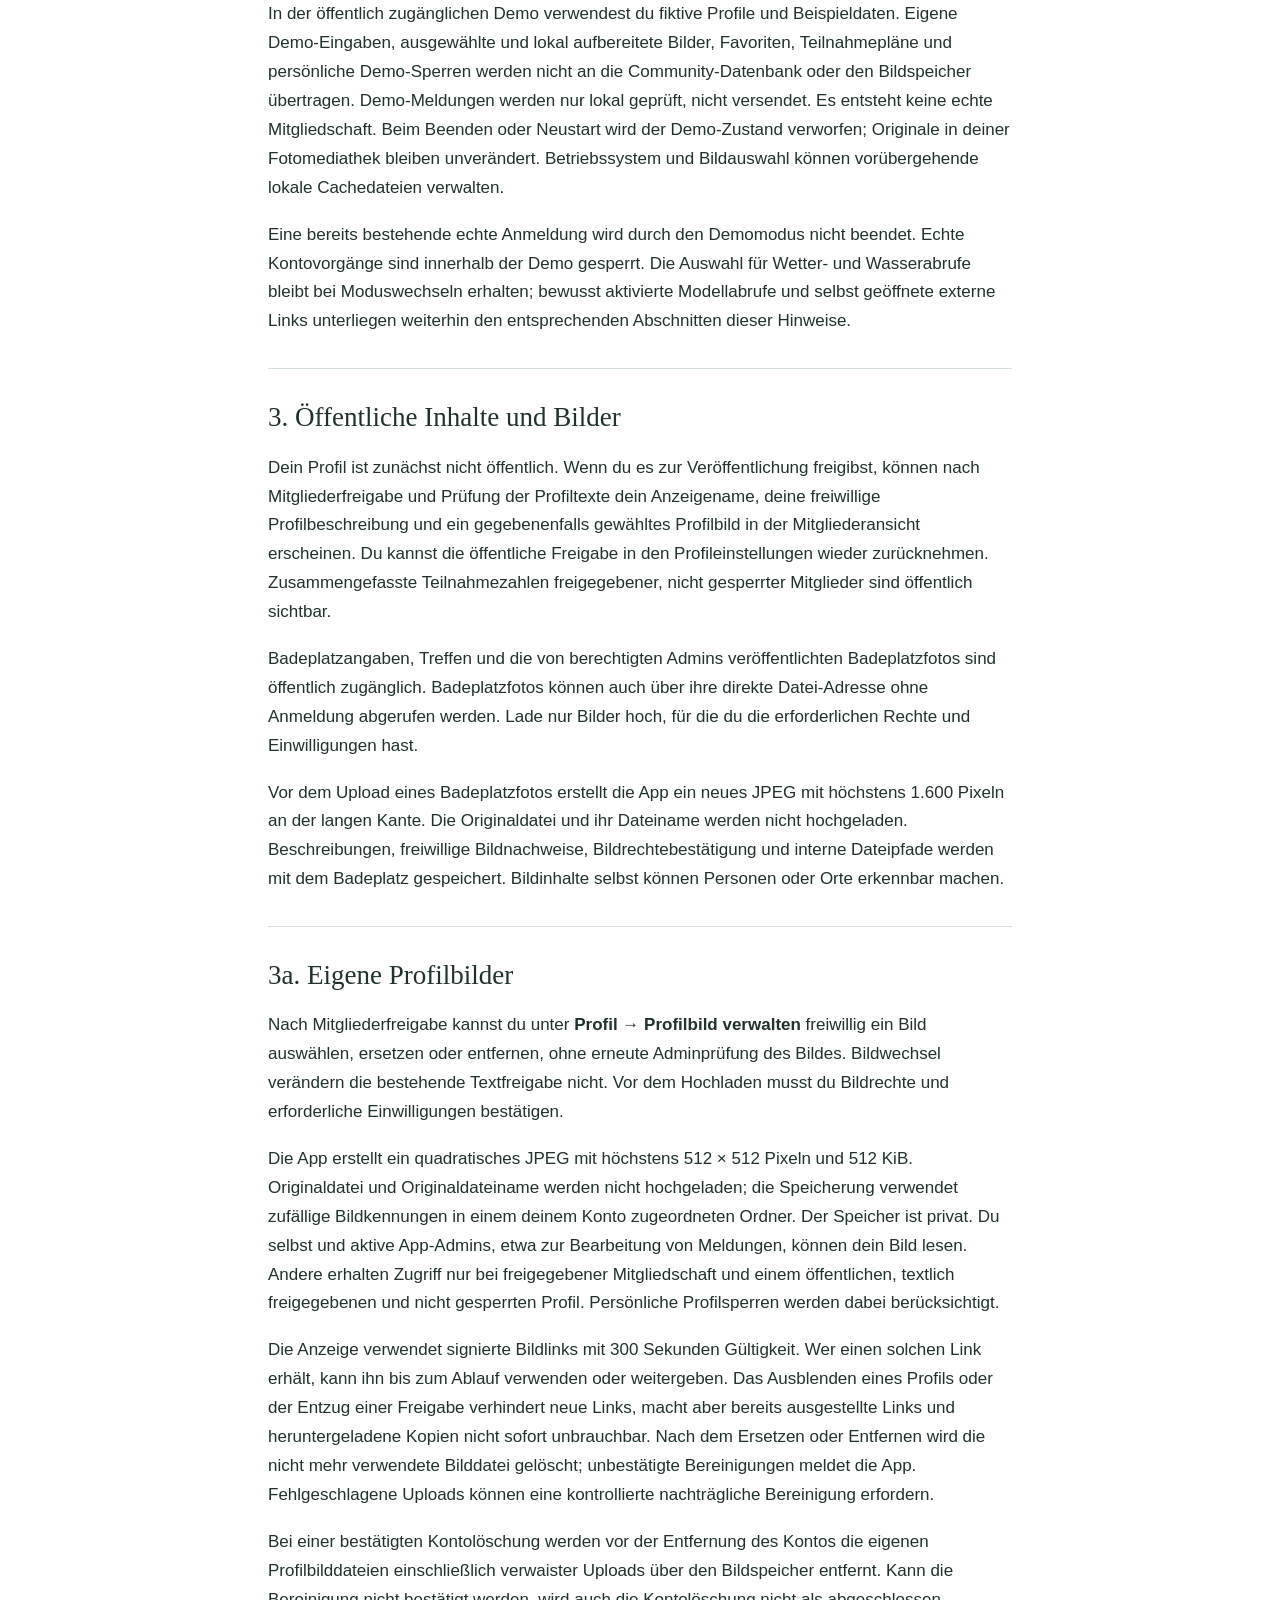
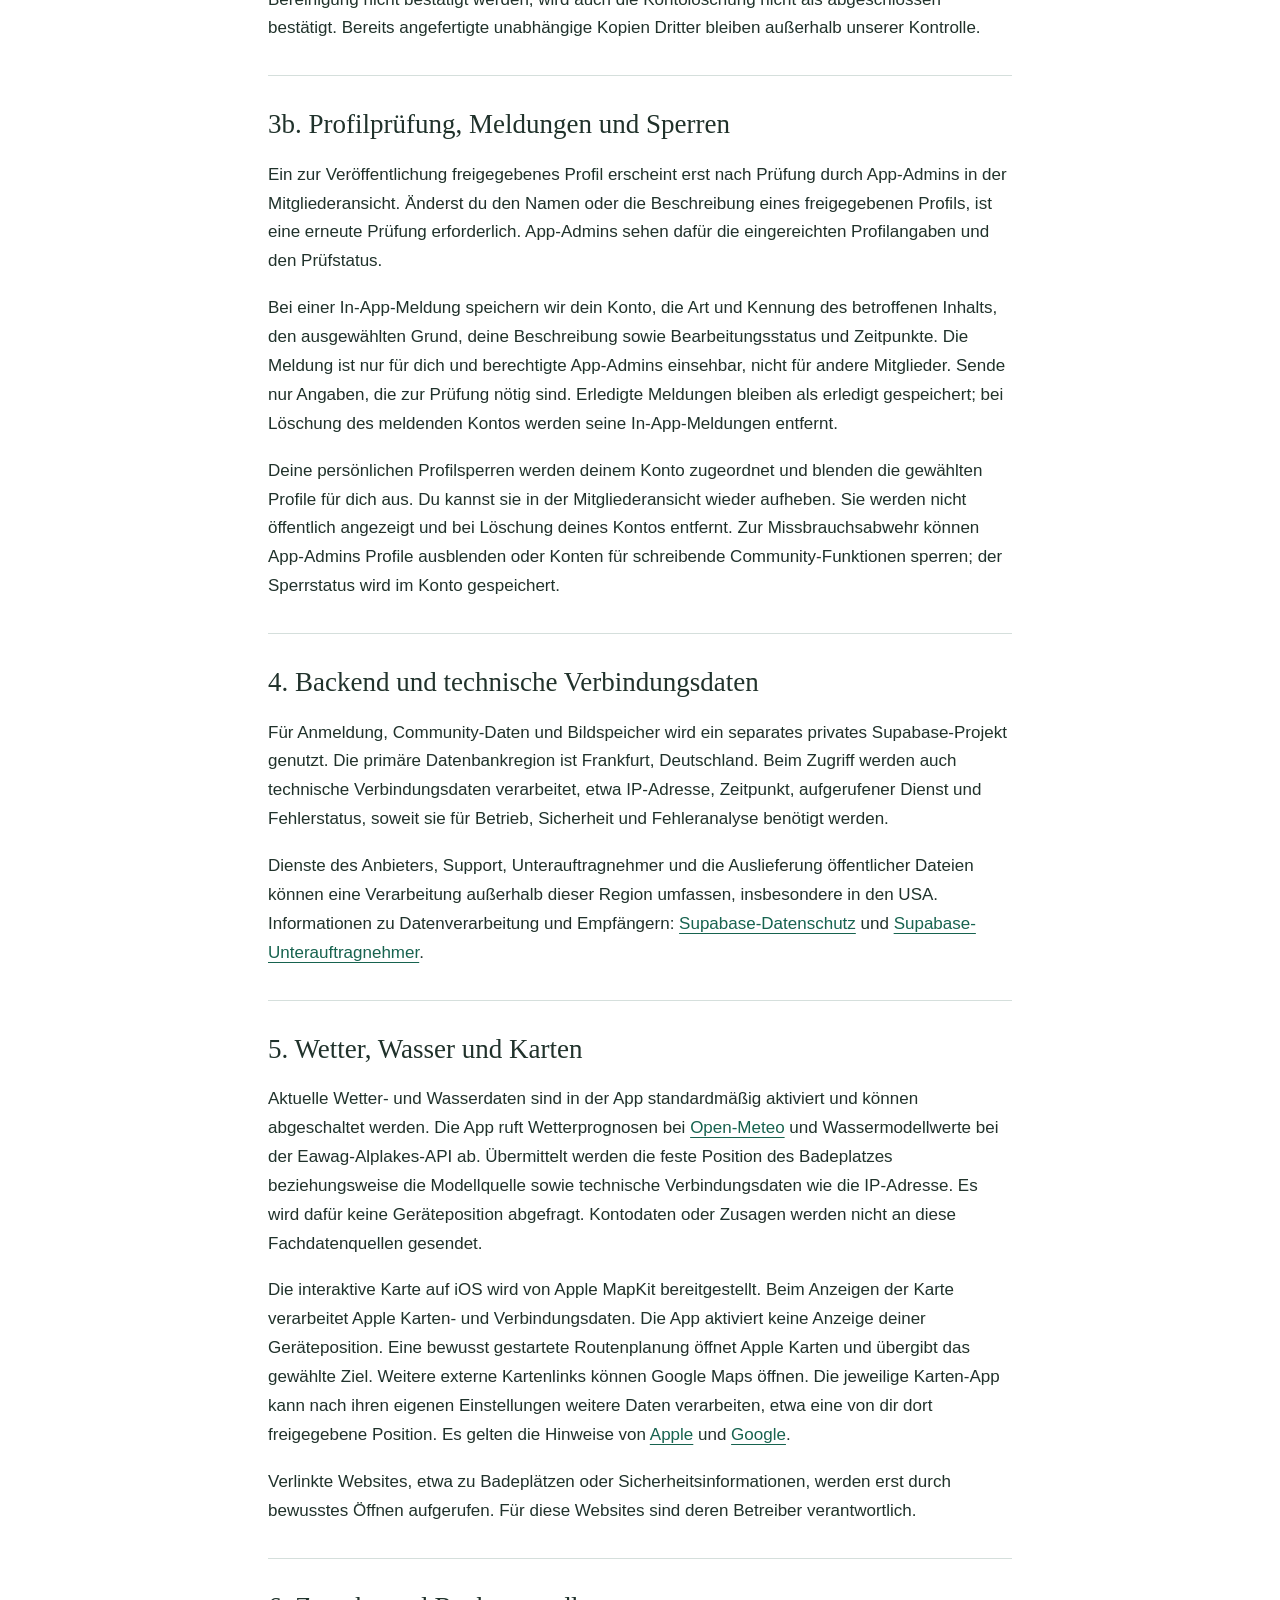
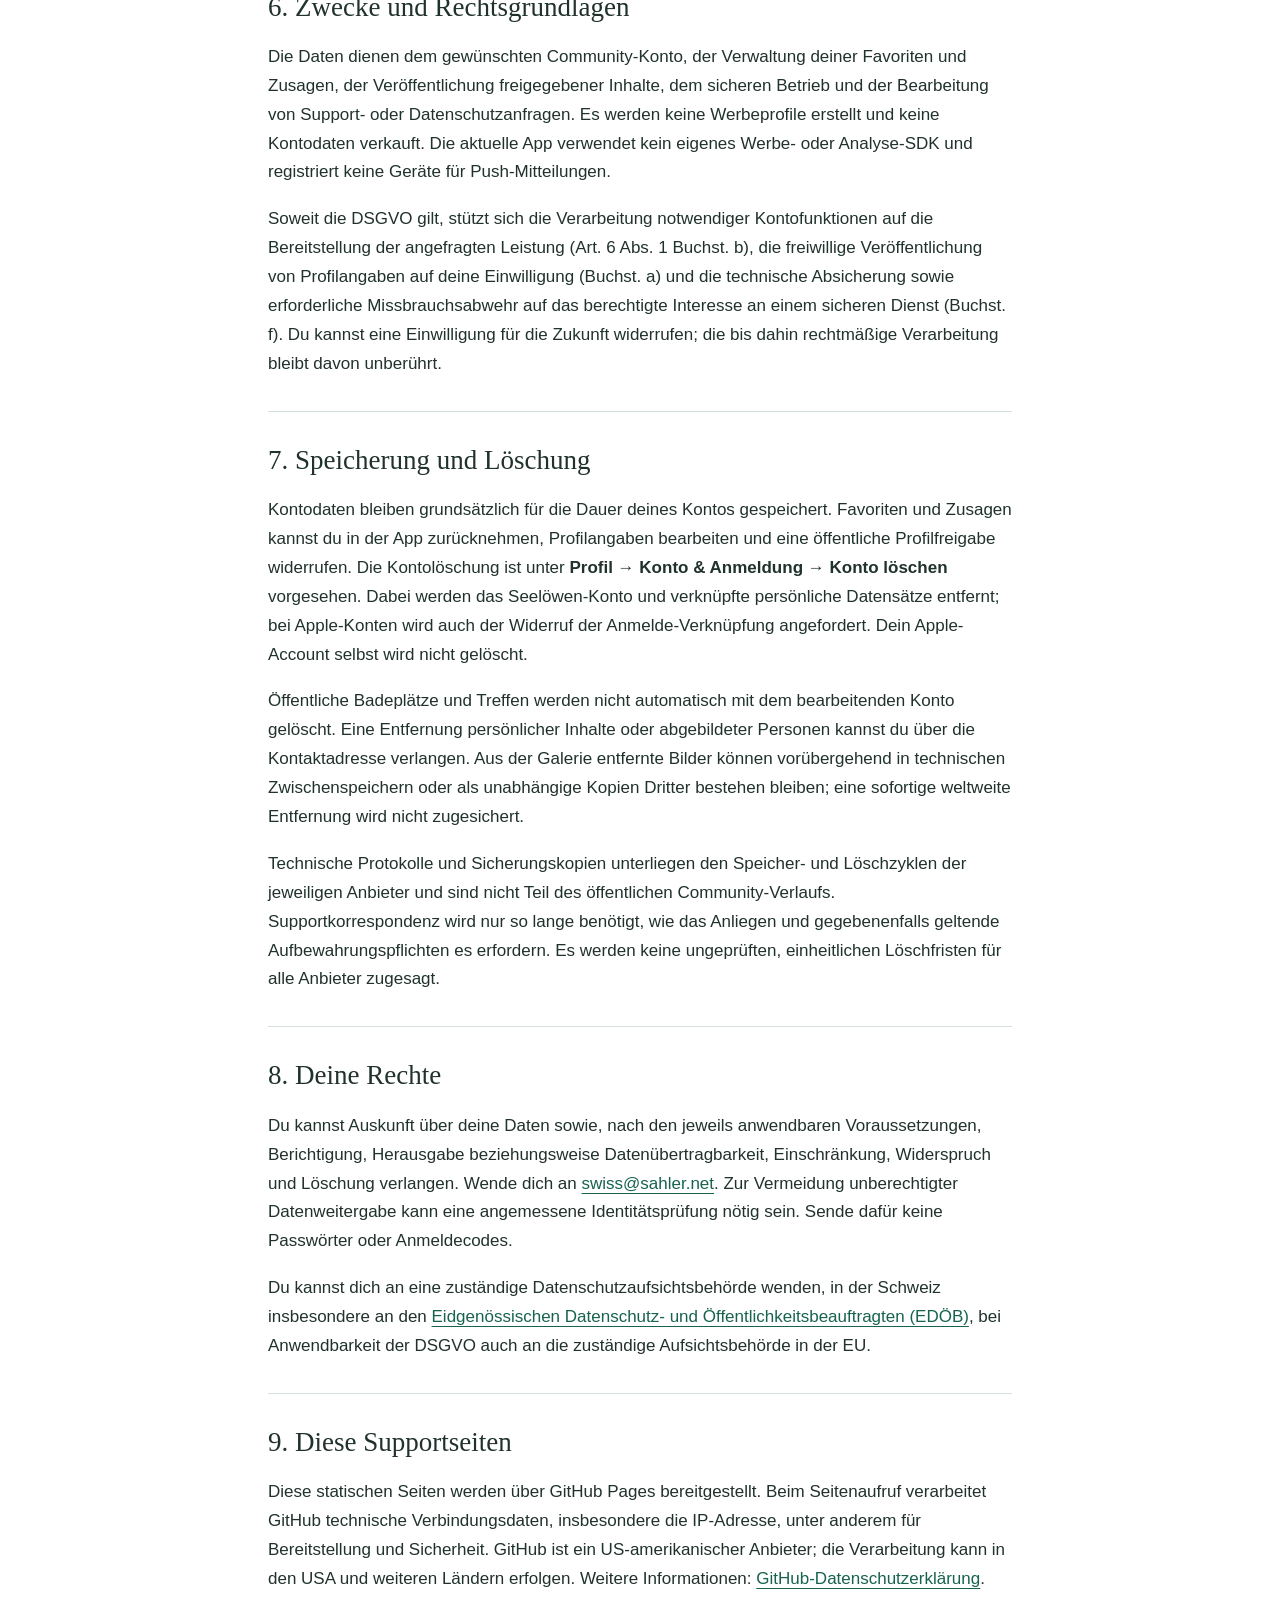
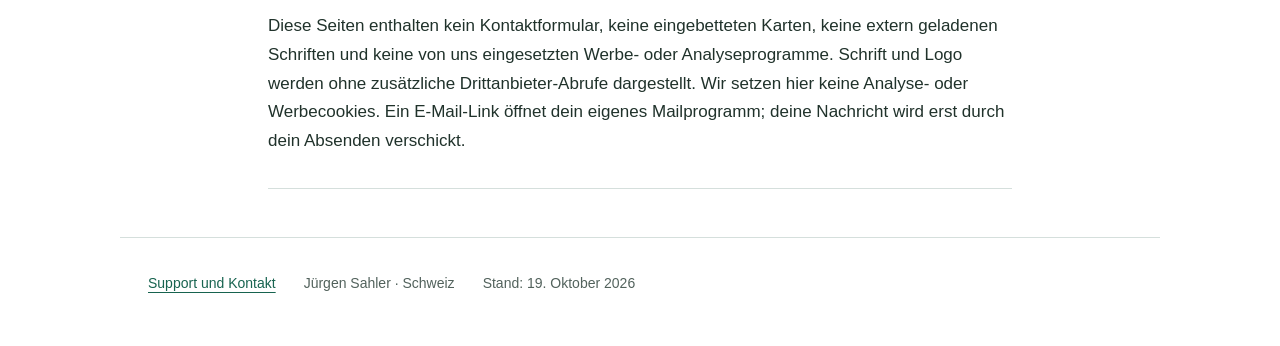
==== commit 36b8d773: "docs: explain isolated public app demo and privacy Co-authored-by: Copilot <223556219+Copilot@users." ====
--- a/datenschutz.html
+++ b/datenschutz.html
@@ -20,6 +20,7 @@
     <section aria-labelledby="verantwortlich"><h2 id="verantwortlich">1. Verantwortlich und Kontakt</h2><p>J&#252;rgen Sahler, Schweiz<br />E-Mail: <a href="mailto:swiss@sahler.net">swiss@sahler.net</a></p><p>Diese Hinweise gelten f&#252;r die Seel&#246;wen-App und diese Supportseiten. Die App wird als privates, nicht gewerbliches Community-Projekt betrieben. Es gelten die jeweils anwendbaren Datenschutzvorschriften, insbesondere das Schweizer Datenschutzgesetz und, soweit anwendbar, die EU-Datenschutz-Grundverordnung (DSGVO).</p></section>
     <section aria-labelledby="konto"><h2 id="konto">2. Anmeldung und Kontodaten</h2><p>Badepl&#228;tze, Treffen und Sicherheitshinweise sind ohne Anmeldung zug&#228;nglich. Die Anmeldung erfolgt auf unterst&#252;tzten Apple-Ger&#228;ten &#252;ber &#8222;Mit Apple anmelden&#8220;. Dabei werden eine Apple-bezogene Benutzerkennung, eine E-Mail-Adresse und gegebenenfalls ein von Apple bereitgestellter Name verarbeitet. Apple kann statt deiner regul&#228;ren E-Mail-Adresse eine private Relay-Adresse bereitstellen. Dein Apple-Passwort erh&#228;lt Seel&#246;wen nicht.</p><p>Im Konto werden die interne Benutzerkennung, Anmelde- und Sitzungsinformationen, dein gew&#228;hlter Anzeigename sowie freiwillige Profilangaben verarbeitet. Favoriten und unverbindliche Zusagen zu Treffen werden deinem Konto zugeordnet. Zugewiesene Verwaltungsrollen regeln, wer Badepl&#228;tze, Bilder, Treffen und Mitgliedsrechte bearbeiten darf. Berechtigte App-Admins k&#246;nnen zur Mitgliederverwaltung auch Kontoadressen und Rollen einsehen.</p><p>Die Anmeldung bleibt auf dem Ger&#228;t gespeichert; Sitzungsschl&#252;ssel werden nativ mit Expo SecureStore im gesch&#252;tzten Ger&#228;tespeicher abgelegt. Abmelden beendet die lokale Sitzung.</p></section>
     <section aria-labelledby="mitgliedschaft"><h2 id="mitgliedschaft">2a. Einmalige Mitgliederfreigabe</h2><p>Die Registrierung ist offen. Vor Profilbild-Uploads, Favoriten und neuen Teilnahmepl&#228;nen muss ein App-Admin deine Mitgliedschaft einmalig freigeben. Bis dahin kannst du &#246;ffentliche Inhalte lesen und eigene Profiltexte vorbereiten. Gespeichert werden deine interne Nutzerkennung und der Zeitpunkt der Freigabe; App-Admins k&#246;nnen den Freigabestatus einsehen und &#228;ndern. Neue Konten erhalten keine Verwaltungsrechte. Eine Mitgliedschaftsfreigabe ver&#246;ffentlicht dein Profil nicht automatisch und ersetzt nicht die getrennte Pr&#252;fung &#246;ffentlicher Profiltexte.</p></section>
+    <section aria-labelledby="demo"><h2 id="demo">2b. Lokaler Demomodus</h2><p>In der &#246;ffentlich zug&#228;nglichen Demo verwendest du fiktive Profile und Beispieldaten. Eigene Demo-Eingaben, ausgew&#228;hlte und lokal aufbereitete Bilder, Favoriten, Teilnahmepl&#228;ne und pers&#246;nliche Demo-Sperren werden nicht an die Community-Datenbank oder den Bildspeicher &#252;bertragen. Demo-Meldungen werden nur lokal gepr&#252;ft, nicht versendet. Es entsteht keine echte Mitgliedschaft. Beim Beenden oder Neustart wird der Demo-Zustand verworfen; Originale in deiner Fotomediathek bleiben unver&#228;ndert. Betriebssystem und Bildauswahl k&#246;nnen vor&#252;bergehende lokale Cachedateien verwalten.</p><p>Eine bereits bestehende echte Anmeldung wird durch den Demomodus nicht beendet. Echte Kontovorg&#228;nge sind innerhalb der Demo gesperrt. Die Auswahl f&#252;r Wetter- und Wasserabrufe bleibt bei Moduswechseln erhalten; bewusst aktivierte Modellabrufe und selbst ge&#246;ffnete externe Links unterliegen weiterhin den entsprechenden Abschnitten dieser Hinweise.</p></section>
     <section aria-labelledby="oeffentlich"><h2 id="oeffentlich">3. &#214;ffentliche Inhalte und Bilder</h2><p>Dein Profil ist zun&#228;chst nicht &#246;ffentlich. Wenn du es zur Ver&#246;ffentlichung freigibst, k&#246;nnen nach Mitgliederfreigabe und Pr&#252;fung der Profiltexte dein Anzeigename, deine freiwillige Profilbeschreibung und ein gegebenenfalls gew&#228;hltes Profilbild in der Mitgliederansicht erscheinen. Du kannst die &#246;ffentliche Freigabe in den Profileinstellungen wieder zur&#252;cknehmen. Zusammengefasste Teilnahmezahlen freigegebener, nicht gesperrter Mitglieder sind &#246;ffentlich sichtbar.</p><p>Badeplatzangaben, Treffen und die von berechtigten Admins ver&#246;ffentlichten Badeplatzfotos sind &#246;ffentlich zug&#228;nglich. Badeplatzfotos k&#246;nnen auch &#252;ber ihre direkte Datei-Adresse ohne Anmeldung abgerufen werden. Lade nur Bilder hoch, f&#252;r die du die erforderlichen Rechte und Einwilligungen hast.</p><p>Vor dem Upload eines Badeplatzfotos erstellt die App ein neues JPEG mit h&#246;chstens 1.600 Pixeln an der langen Kante. Die Originaldatei und ihr Dateiname werden nicht hochgeladen. Beschreibungen, freiwillige Bildnachweise, Bildrechtebest&#228;tigung und interne Dateipfade werden mit dem Badeplatz gespeichert. Bildinhalte selbst k&#246;nnen Personen oder Orte erkennbar machen.</p></section>
     <section aria-labelledby="profilbilder"><h2 id="profilbilder">3a. Eigene Profilbilder</h2><p>Nach Mitgliederfreigabe kannst du unter <strong>Profil &#8594; Profilbild verwalten</strong> freiwillig ein Bild ausw&#228;hlen, ersetzen oder entfernen, ohne erneute Adminpr&#252;fung des Bildes. Bildwechsel ver&#228;ndern die bestehende Textfreigabe nicht. Vor dem Hochladen musst du Bildrechte und erforderliche Einwilligungen best&#228;tigen.</p><p>Die App erstellt ein quadratisches JPEG mit h&#246;chstens 512 &#215; 512 Pixeln und 512 KiB. Originaldatei und Originaldateiname werden nicht hochgeladen; die Speicherung verwendet zuf&#228;llige Bildkennungen in einem deinem Konto zugeordneten Ordner. Der Speicher ist privat. Du selbst und aktive App-Admins, etwa zur Bearbeitung von Meldungen, k&#246;nnen dein Bild lesen. Andere erhalten Zugriff nur bei freigegebener Mitgliedschaft und einem &#246;ffentlichen, textlich freigegebenen und nicht gesperrten Profil. Pers&#246;nliche Profilsperren werden dabei ber&#252;cksichtigt.</p><p>Die Anzeige verwendet signierte Bildlinks mit 300 Sekunden G&#252;ltigkeit. Wer einen solchen Link erh&#228;lt, kann ihn bis zum Ablauf verwenden oder weitergeben. Das Ausblenden eines Profils oder der Entzug einer Freigabe verhindert neue Links, macht aber bereits ausgestellte Links und heruntergeladene Kopien nicht sofort unbrauchbar. Nach dem Ersetzen oder Entfernen wird die nicht mehr verwendete Bilddatei gel&#246;scht; unbest&#228;tigte Bereinigungen meldet die App. Fehlgeschlagene Uploads k&#246;nnen eine kontrollierte nachtr&#228;gliche Bereinigung erfordern.</p><p>Bei einer best&#228;tigten Kontol&#246;schung werden vor der Entfernung des Kontos die eigenen Profilbilddateien einschlie&#223;lich verwaister Uploads &#252;ber den Bildspeicher entfernt. Kann die Bereinigung nicht best&#228;tigt werden, wird auch die Kontol&#246;schung nicht als abgeschlossen best&#228;tigt. Bereits angefertigte unabh&#228;ngige Kopien Dritter bleiben au&#223;erhalb unserer Kontrolle.</p></section>
     <section aria-labelledby="moderation"><h2 id="moderation">3b. Profilpr&#252;fung, Meldungen und Sperren</h2><p>Ein zur Ver&#246;ffentlichung freigegebenes Profil erscheint erst nach Pr&#252;fung durch App-Admins in der Mitgliederansicht. &#196;nderst du den Namen oder die Beschreibung eines freigegebenen Profils, ist eine erneute Pr&#252;fung erforderlich. App-Admins sehen daf&#252;r die eingereichten Profilangaben und den Pr&#252;fstatus.</p><p>Bei einer In-App-Meldung speichern wir dein Konto, die Art und Kennung des betroffenen Inhalts, den ausgew&#228;hlten Grund, deine Beschreibung sowie Bearbeitungsstatus und Zeitpunkte. Die Meldung ist nur f&#252;r dich und berechtigte App-Admins einsehbar, nicht f&#252;r andere Mitglieder. Sende nur Angaben, die zur Pr&#252;fung n&#246;tig sind. Erledigte Meldungen bleiben als erledigt gespeichert; bei L&#246;schung des meldenden Kontos werden seine In-App-Meldungen entfernt.</p><p>Deine pers&#246;nlichen Profilsperren werden deinem Konto zugeordnet und blenden die gew&#228;hlten Profile f&#252;r dich aus. Du kannst sie in der Mitgliederansicht wieder aufheben. Sie werden nicht &#246;ffentlich angezeigt und bei L&#246;schung deines Kontos entfernt. Zur Missbrauchsabwehr k&#246;nnen App-Admins Profile ausblenden oder Konten f&#252;r schreibende Community-Funktionen sperren; der Sperrstatus wird im Konto gespeichert.</p></section>
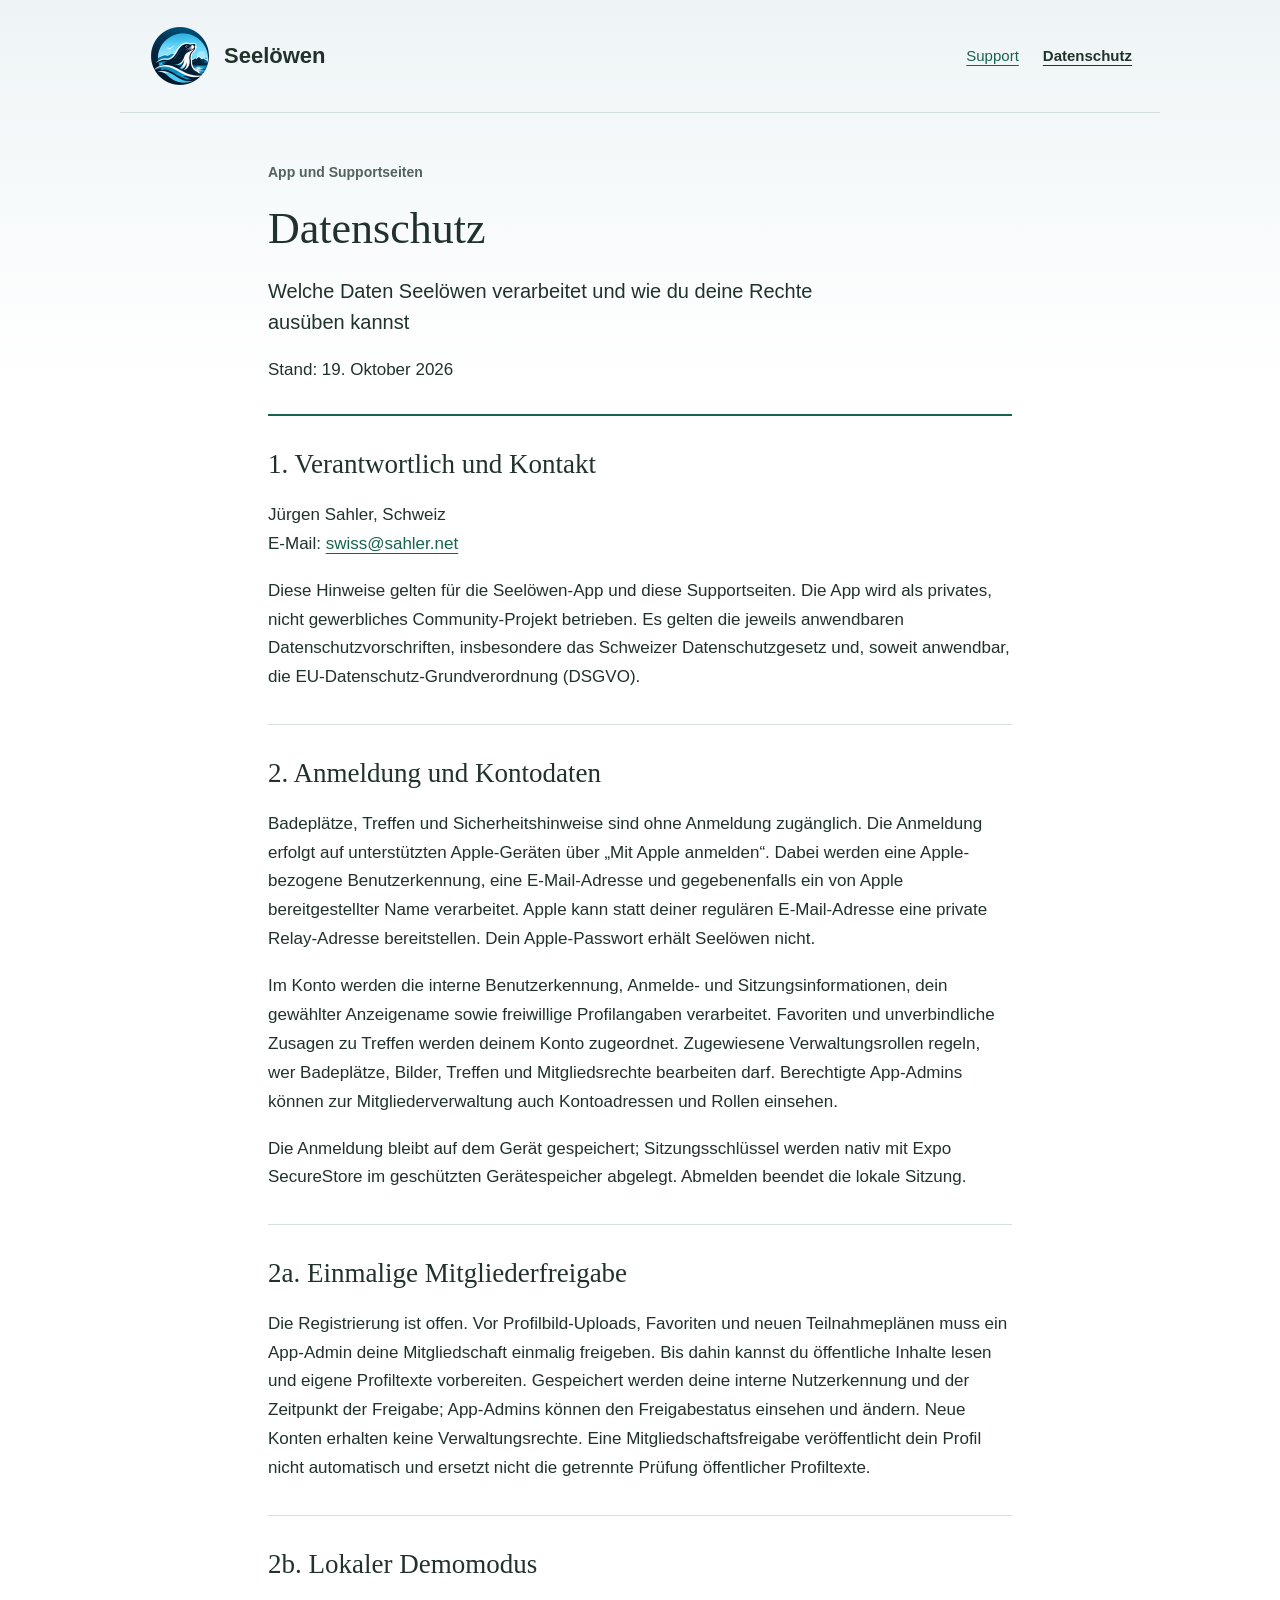
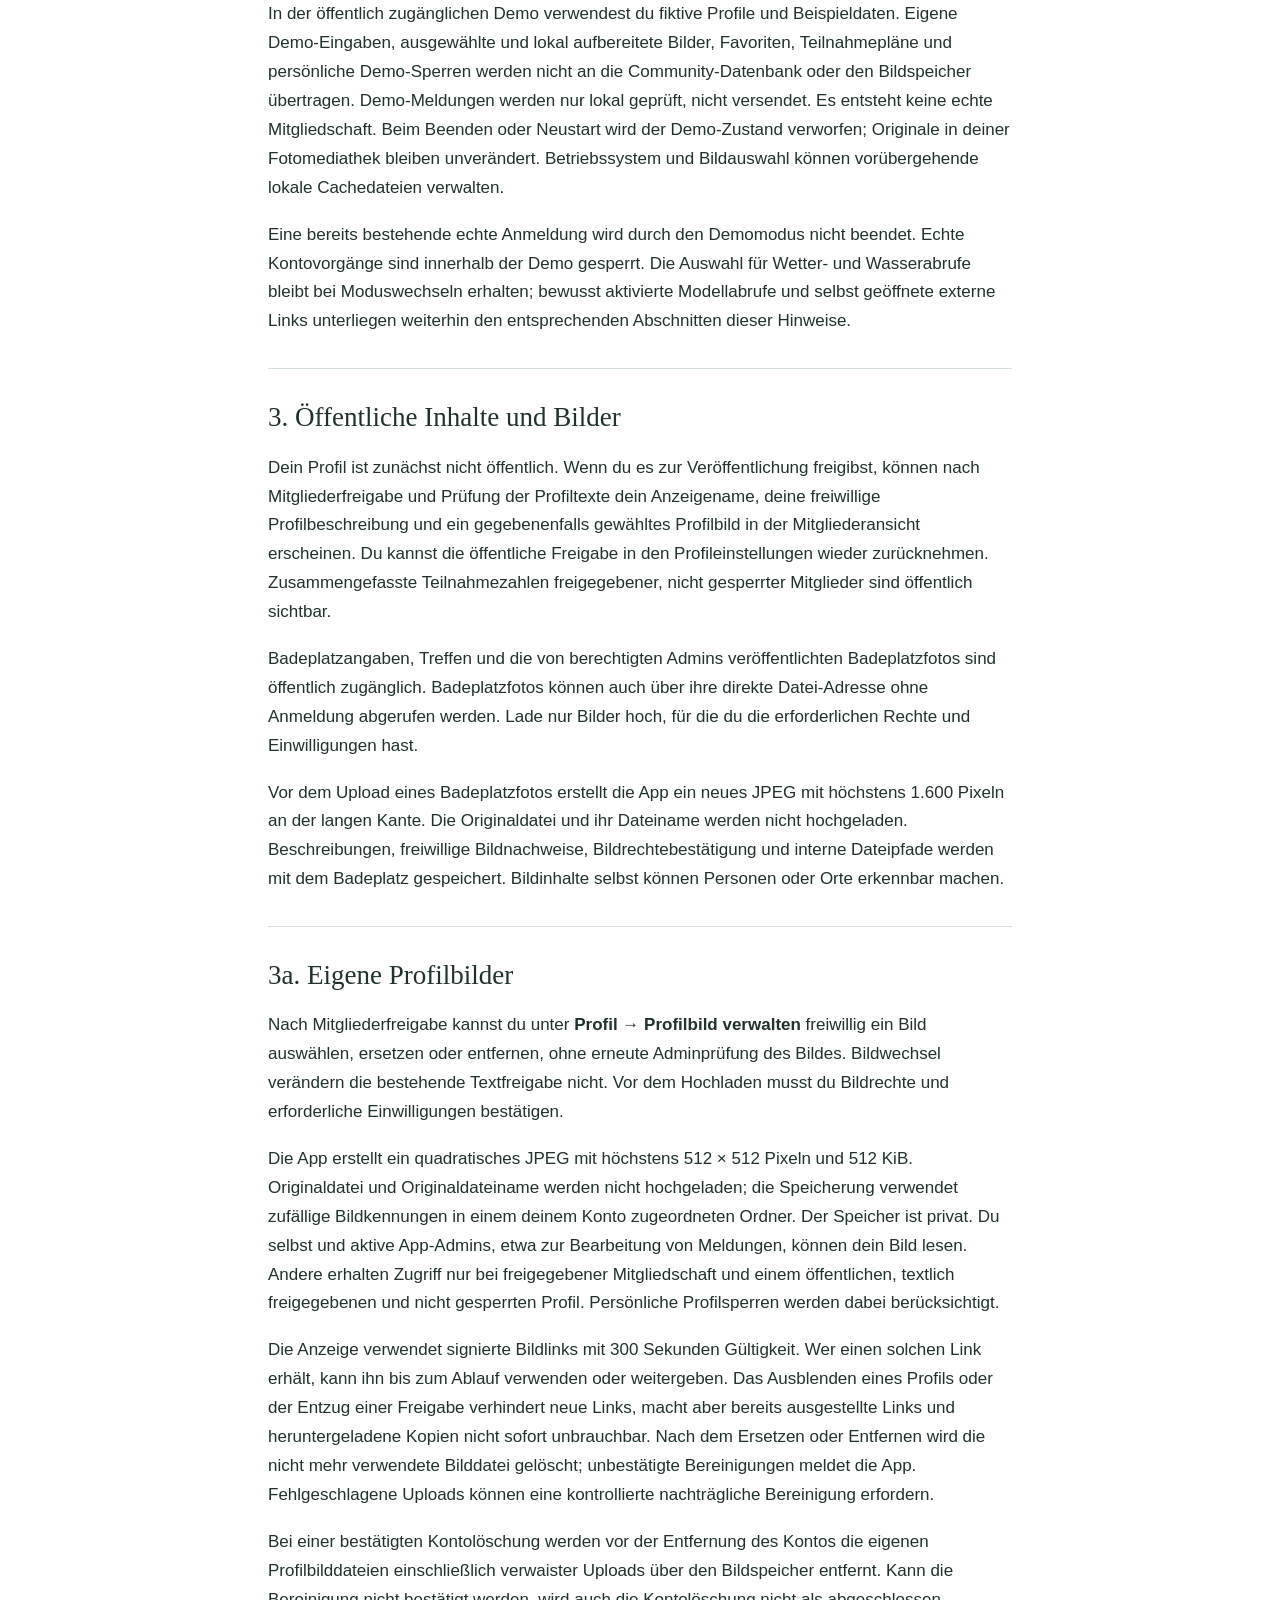
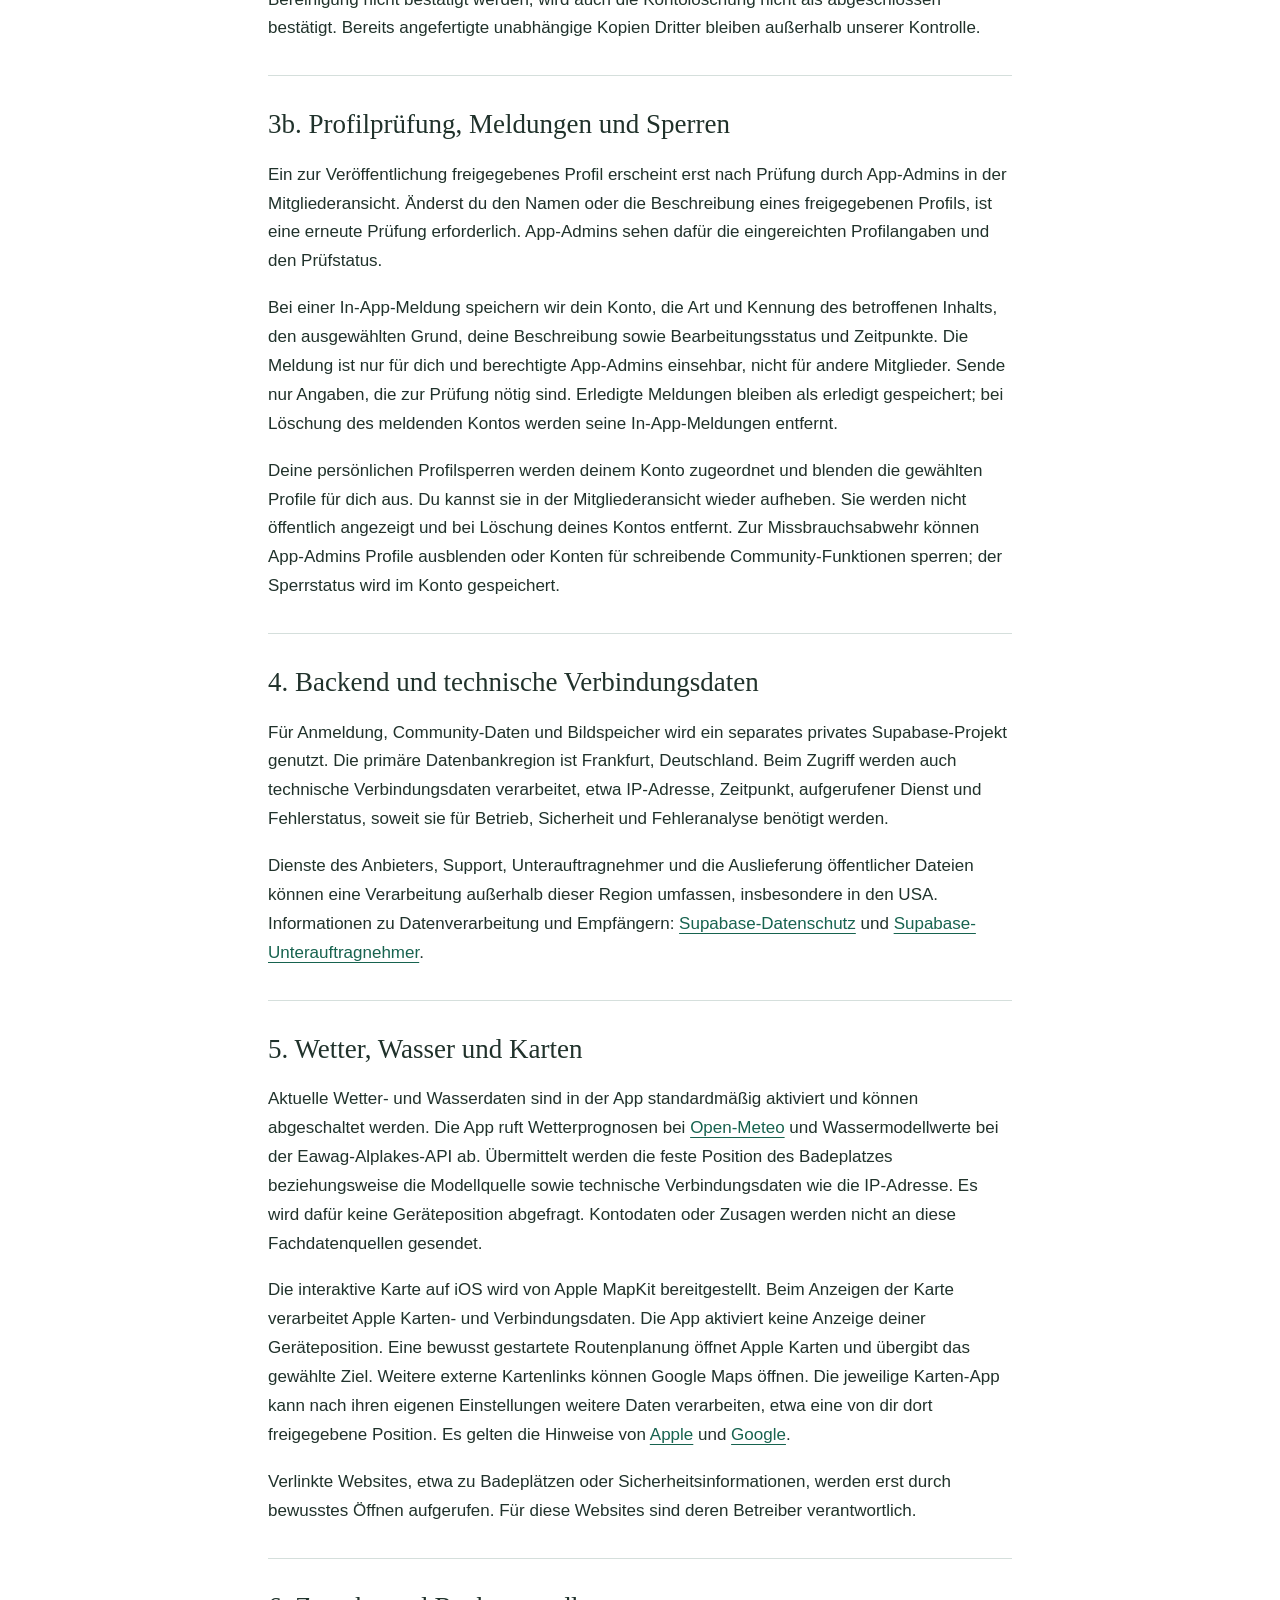
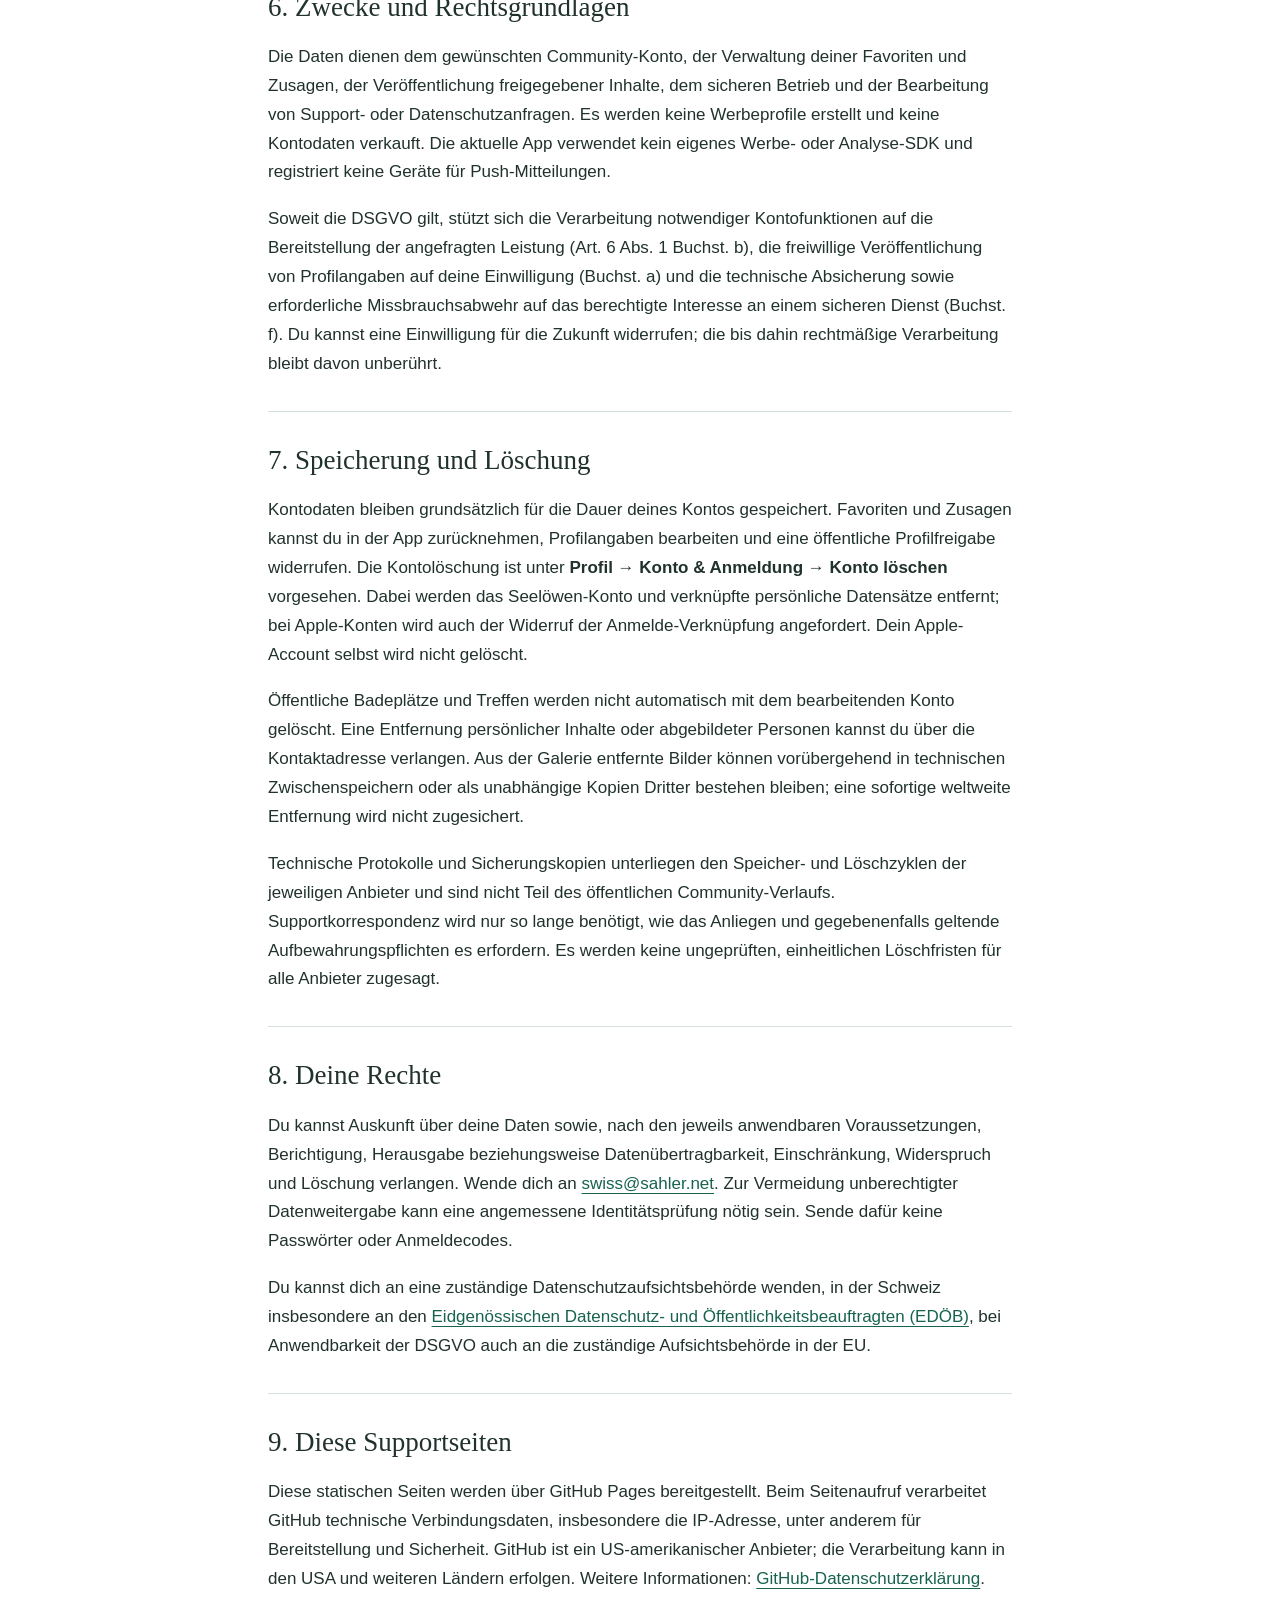
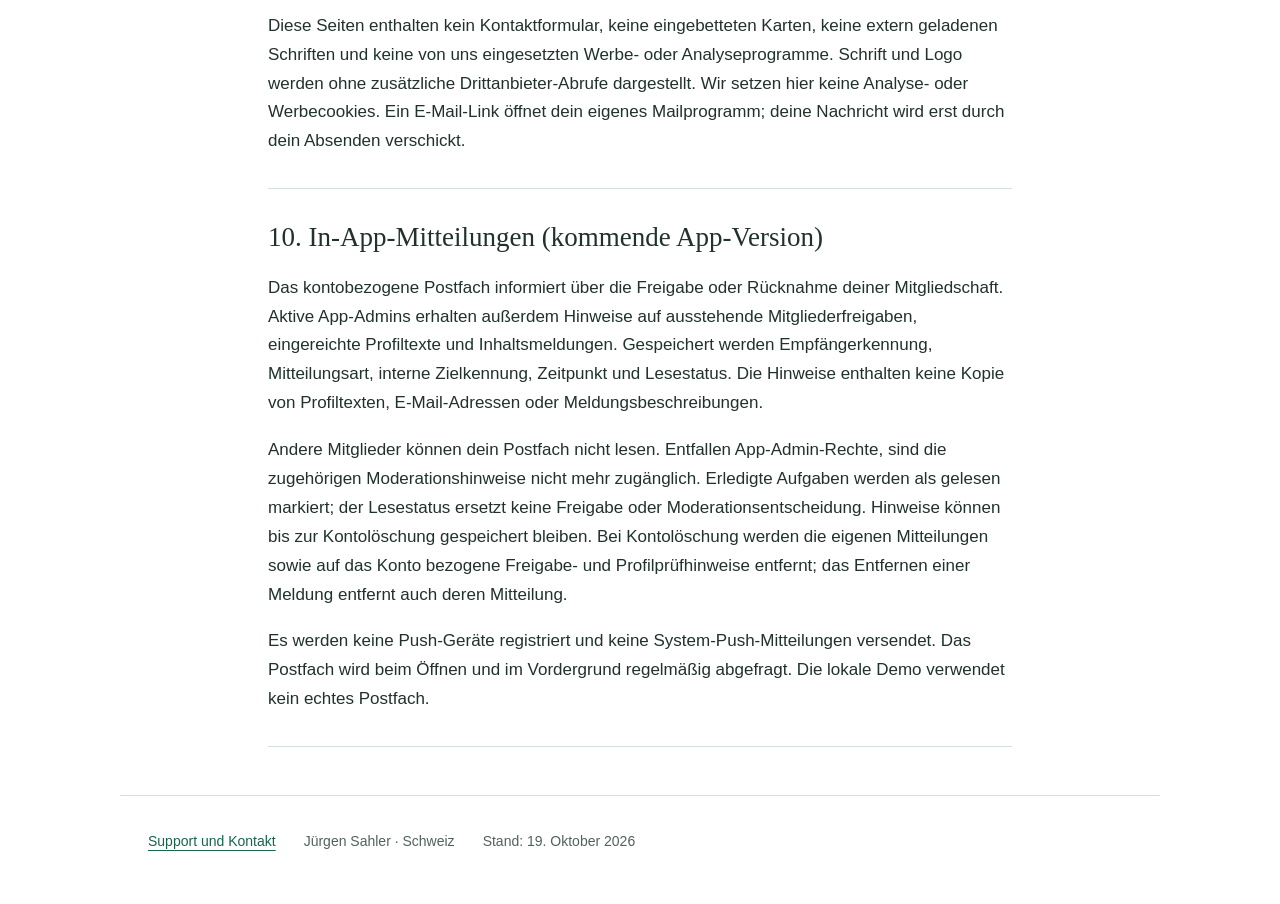
==== commit 9219ac43: "Document upcoming in-app inbox and admin content editing Co-authored-by: Copilot <223556219+Copilot@" ====
--- a/datenschutz.html
+++ b/datenschutz.html
@@ -30,6 +30,7 @@
     <section aria-labelledby="speicherung"><h2 id="speicherung">7. Speicherung und L&#246;schung</h2><p>Kontodaten bleiben grunds&#228;tzlich f&#252;r die Dauer deines Kontos gespeichert. Favoriten und Zusagen kannst du in der App zur&#252;cknehmen, Profilangaben bearbeiten und eine &#246;ffentliche Profilfreigabe widerrufen. Die Kontol&#246;schung ist unter <strong>Profil &#8594; Konto &amp; Anmeldung &#8594; Konto l&#246;schen</strong> vorgesehen. Dabei werden das Seel&#246;wen-Konto und verkn&#252;pfte pers&#246;nliche Datens&#228;tze entfernt; bei Apple-Konten wird auch der Widerruf der Anmelde-Verkn&#252;pfung angefordert. Dein Apple-Account selbst wird nicht gel&#246;scht.</p><p>&#214;ffentliche Badepl&#228;tze und Treffen werden nicht automatisch mit dem bearbeitenden Konto gel&#246;scht. Eine Entfernung pers&#246;nlicher Inhalte oder abgebildeter Personen kannst du &#252;ber die Kontaktadresse verlangen. Aus der Galerie entfernte Bilder k&#246;nnen vor&#252;bergehend in technischen Zwischenspeichern oder als unabh&#228;ngige Kopien Dritter bestehen bleiben; eine sofortige weltweite Entfernung wird nicht zugesichert.</p><p>Technische Protokolle und Sicherungskopien unterliegen den Speicher- und L&#246;schzyklen der jeweiligen Anbieter und sind nicht Teil des &#246;ffentlichen Community-Verlaufs. Supportkorrespondenz wird nur so lange ben&#246;tigt, wie das Anliegen und gegebenenfalls geltende Aufbewahrungspflichten es erfordern. Es werden keine ungepr&#252;ften, einheitlichen L&#246;schfristen f&#252;r alle Anbieter zugesagt.</p></section>
     <section aria-labelledby="rechte"><h2 id="rechte">8. Deine Rechte</h2><p>Du kannst Auskunft &#252;ber deine Daten sowie, nach den jeweils anwendbaren Voraussetzungen, Berichtigung, Herausgabe beziehungsweise Daten&#252;bertragbarkeit, Einschr&#228;nkung, Widerspruch und L&#246;schung verlangen. Wende dich an <a href="mailto:swiss@sahler.net">swiss@sahler.net</a>. Zur Vermeidung unberechtigter Datenweitergabe kann eine angemessene Identit&#228;tspr&#252;fung n&#246;tig sein. Sende daf&#252;r keine Passw&#246;rter oder Anmeldecodes.</p><p>Du kannst dich an eine zust&#228;ndige Datenschutzaufsichtsbeh&#246;rde wenden, in der Schweiz insbesondere an den <a href="https://www.edoeb.admin.ch/" rel="noreferrer">Eidgen&#246;ssischen Datenschutz- und &#214;ffentlichkeitsbeauftragten (ED&#214;B)</a>, bei Anwendbarkeit der DSGVO auch an die zust&#228;ndige Aufsichtsbeh&#246;rde in der EU.</p></section>
     <section aria-labelledby="website"><h2 id="website">9. Diese Supportseiten</h2><p>Diese statischen Seiten werden &#252;ber GitHub Pages bereitgestellt. Beim Seitenaufruf verarbeitet GitHub technische Verbindungsdaten, insbesondere die IP-Adresse, unter anderem f&#252;r Bereitstellung und Sicherheit. GitHub ist ein US-amerikanischer Anbieter; die Verarbeitung kann in den USA und weiteren L&#228;ndern erfolgen. Weitere Informationen: <a href="https://docs.github.com/en/site-policy/privacy-policies/github-general-privacy-statement" rel="noreferrer">GitHub-Datenschutzerkl&#228;rung</a>.</p><p>Diese Seiten enthalten kein Kontaktformular, keine eingebetteten Karten, keine extern geladenen Schriften und keine von uns eingesetzten Werbe- oder Analyseprogramme. Schrift und Logo werden ohne zus&#228;tzliche Drittanbieter-Abrufe dargestellt. Wir setzen hier keine Analyse- oder Werbecookies. Ein E-Mail-Link &#246;ffnet dein eigenes Mailprogramm; deine Nachricht wird erst durch dein Absenden verschickt.</p></section>
+    <section aria-labelledby="mitteilungen"><h2 id="mitteilungen">10. In-App-Mitteilungen (kommende App-Version)</h2><p>Das kontobezogene Postfach informiert &#252;ber die Freigabe oder R&#252;cknahme deiner Mitgliedschaft. Aktive App-Admins erhalten au&#223;erdem Hinweise auf ausstehende Mitgliederfreigaben, eingereichte Profiltexte und Inhaltsmeldungen. Gespeichert werden Empf&#228;ngerkennung, Mitteilungsart, interne Zielkennung, Zeitpunkt und Lesestatus. Die Hinweise enthalten keine Kopie von Profiltexten, E-Mail-Adressen oder Meldungsbeschreibungen.</p><p>Andere Mitglieder k&#246;nnen dein Postfach nicht lesen. Entfallen App-Admin-Rechte, sind die zugeh&#246;rigen Moderationshinweise nicht mehr zug&#228;nglich. Erledigte Aufgaben werden als gelesen markiert; der Lesestatus ersetzt keine Freigabe oder Moderationsentscheidung. Hinweise k&#246;nnen bis zur Kontol&#246;schung gespeichert bleiben. Bei Kontol&#246;schung werden die eigenen Mitteilungen sowie auf das Konto bezogene Freigabe- und Profilpr&#252;fhinweise entfernt; das Entfernen einer Meldung entfernt auch deren Mitteilung.</p><p>Es werden keine Push-Ger&#228;te registriert und keine System-Push-Mitteilungen versendet. Das Postfach wird beim &#214;ffnen und im Vordergrund regelm&#228;&#223;ig abgefragt. Die lokale Demo verwendet kein echtes Postfach.</p></section>
   </main>
   <footer><a href="./">Support und Kontakt</a><span>J&#252;rgen Sahler &#183; Schweiz</span><span>Stand: 19. Oktober 2026</span></footer>
 </body>
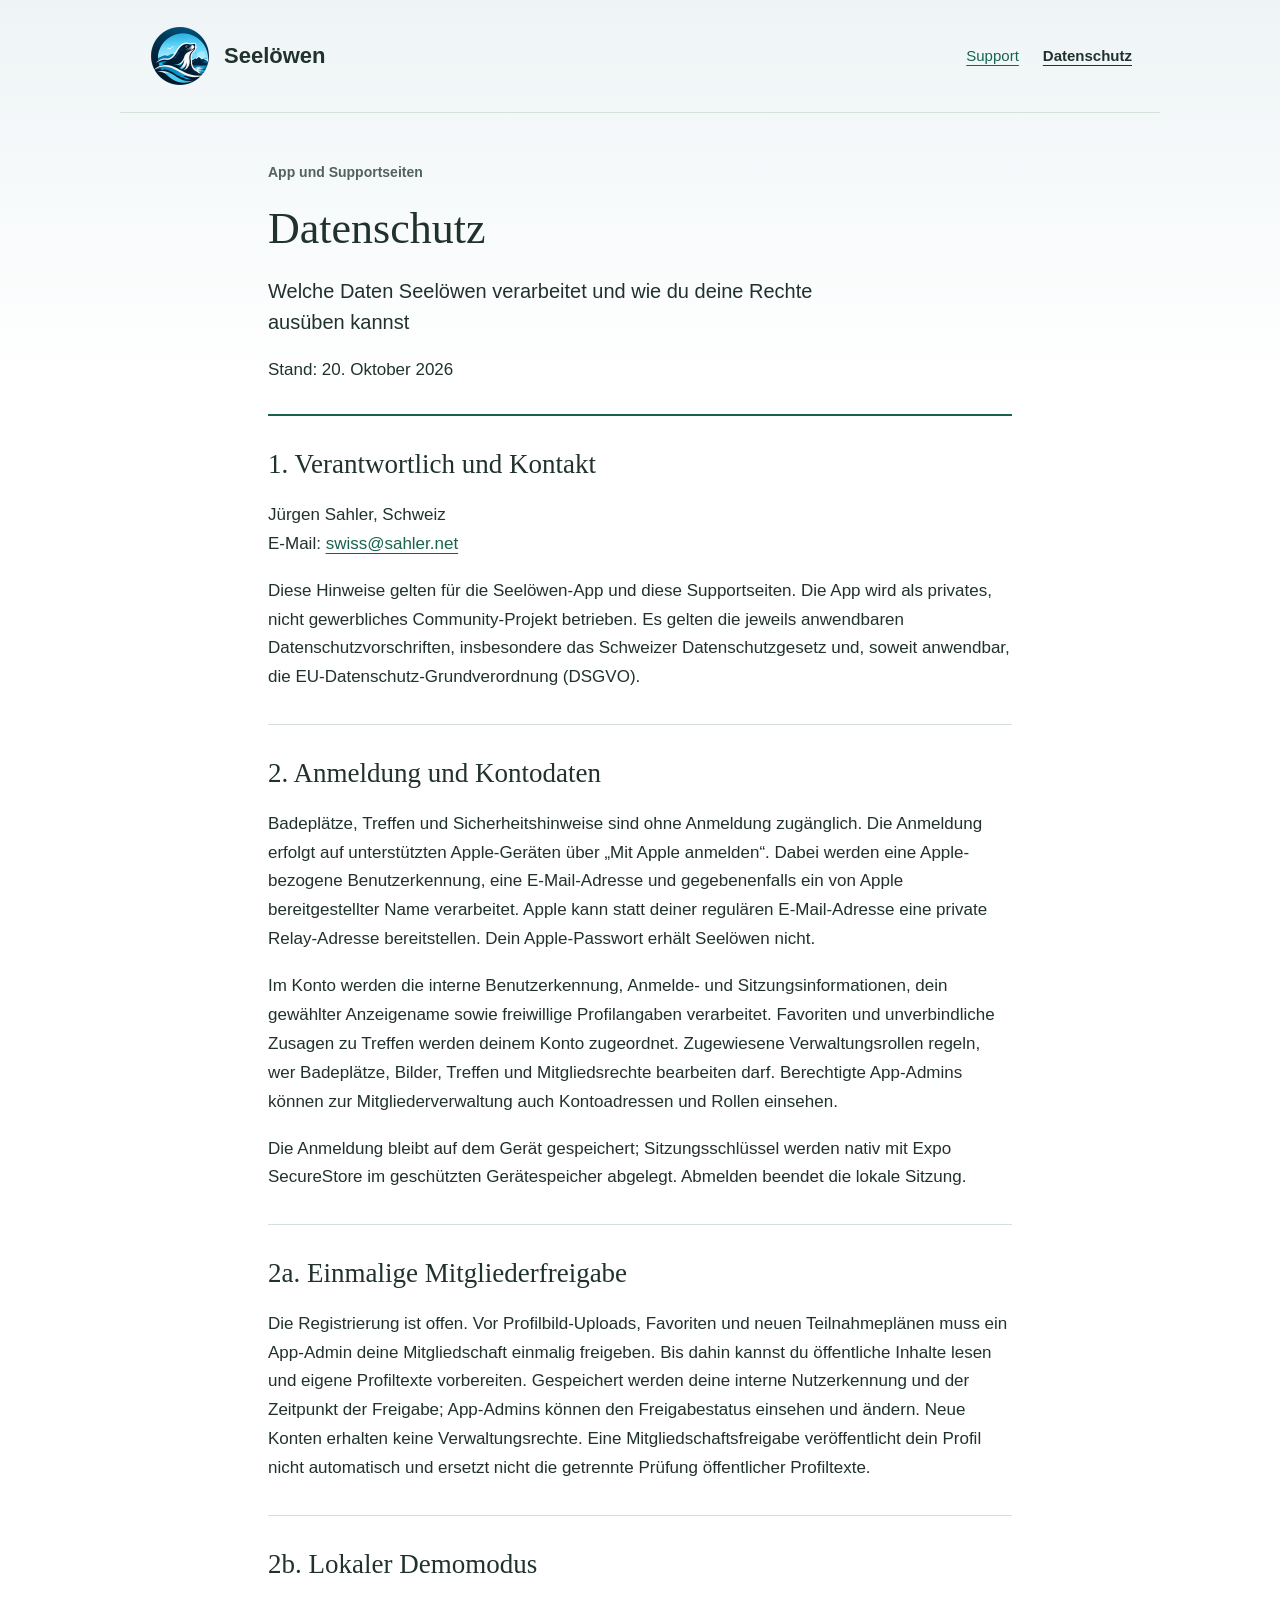
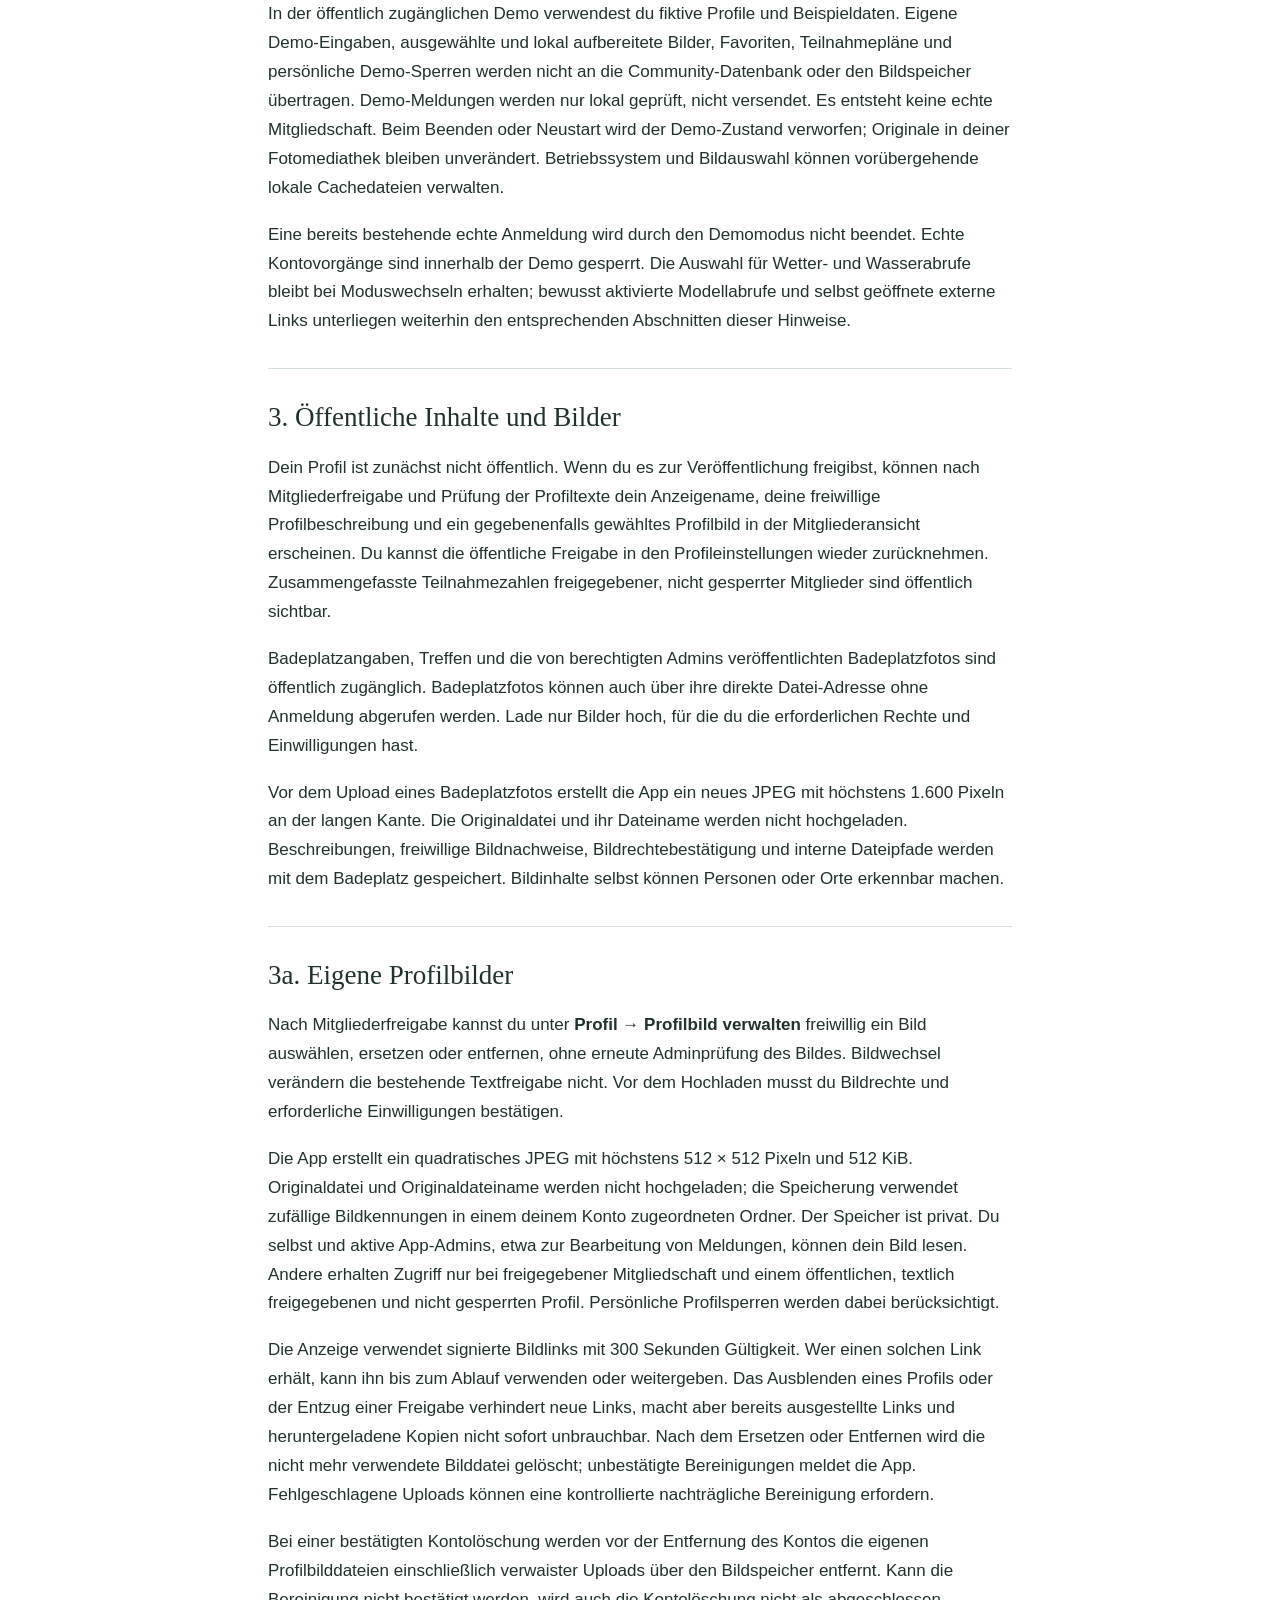
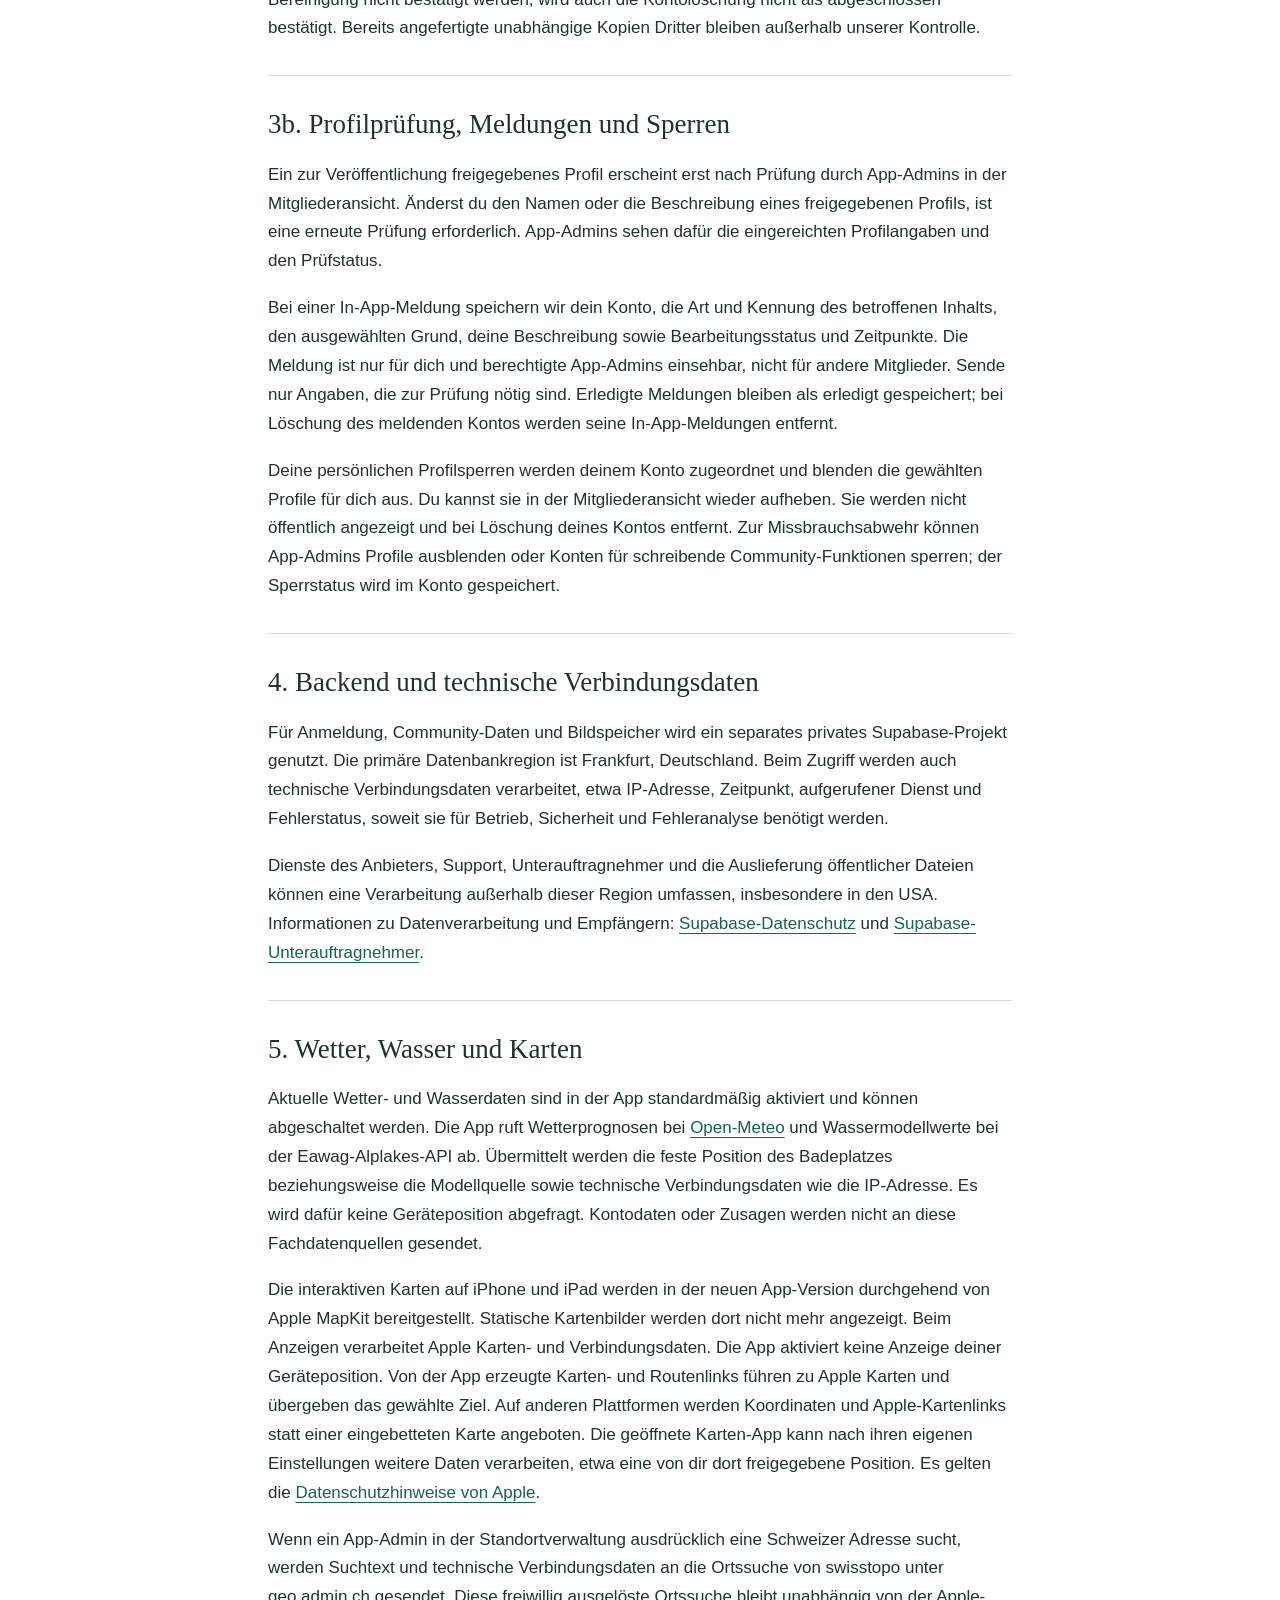
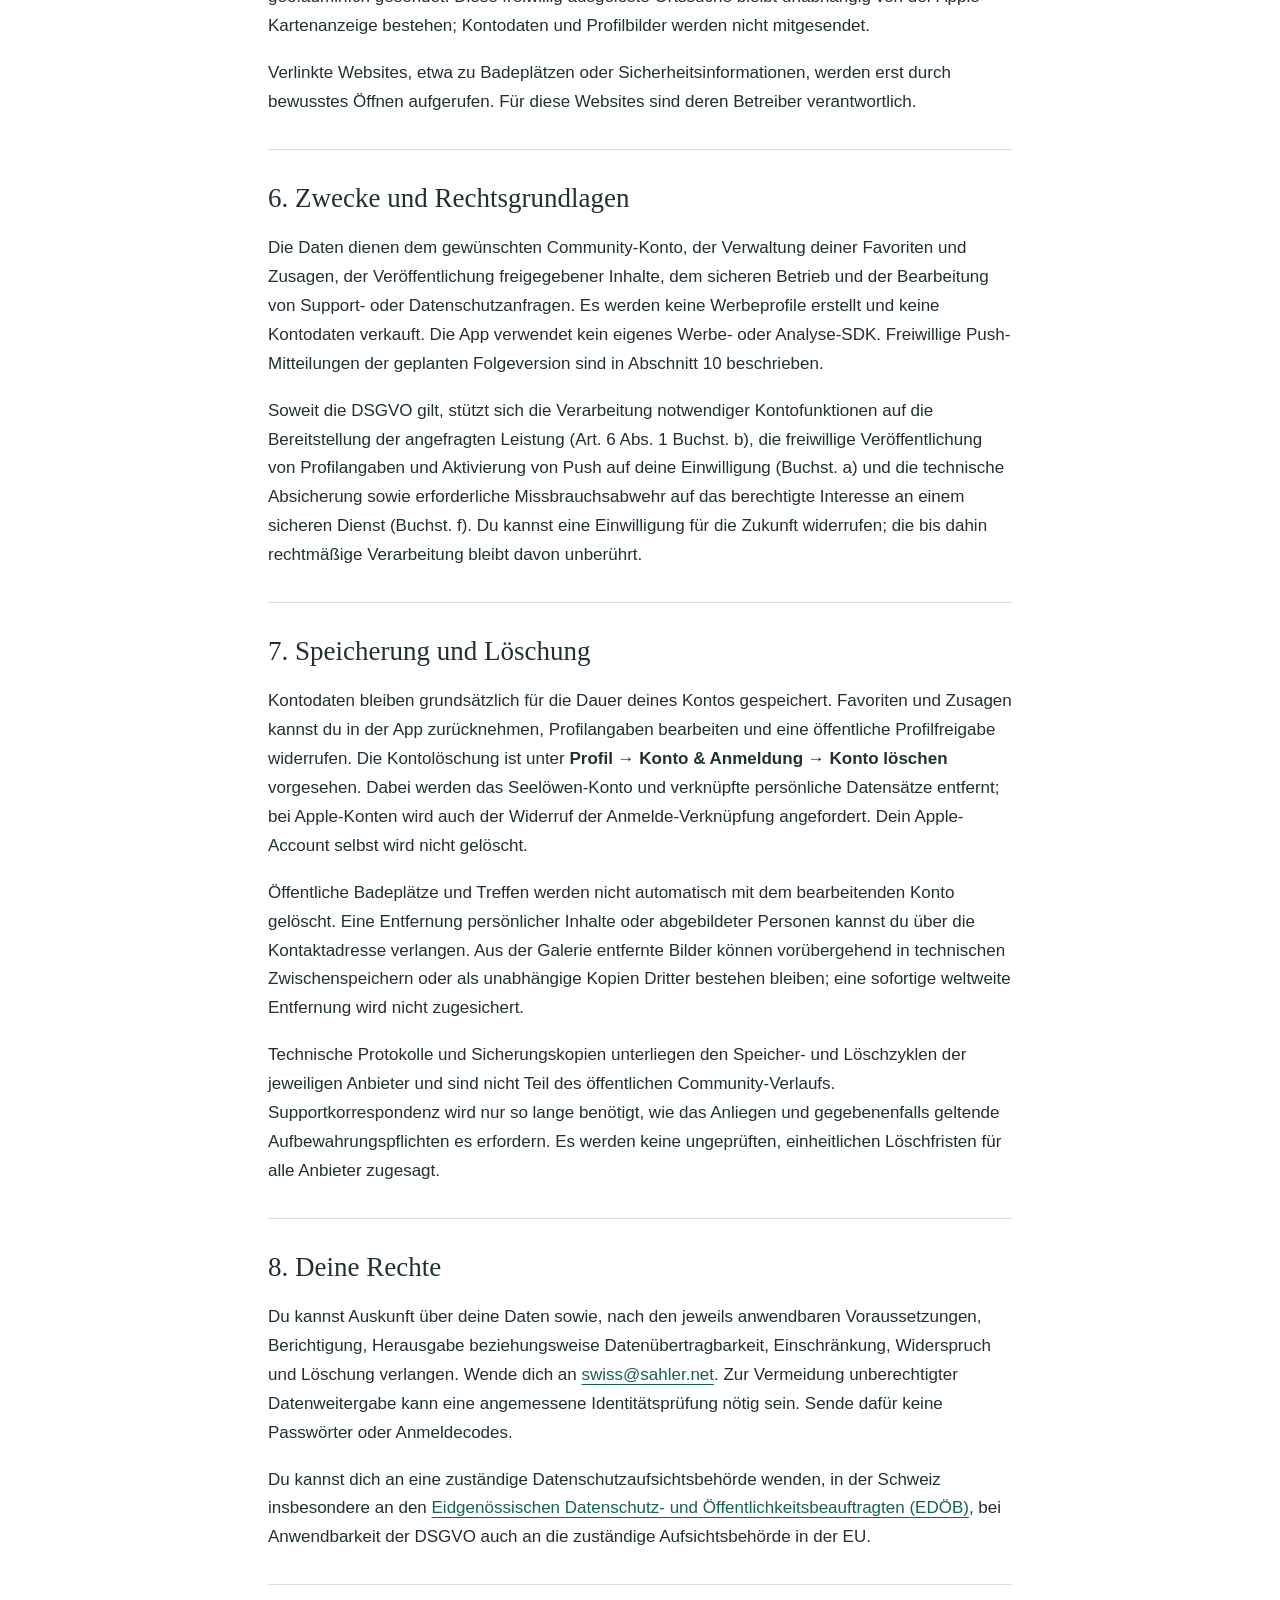
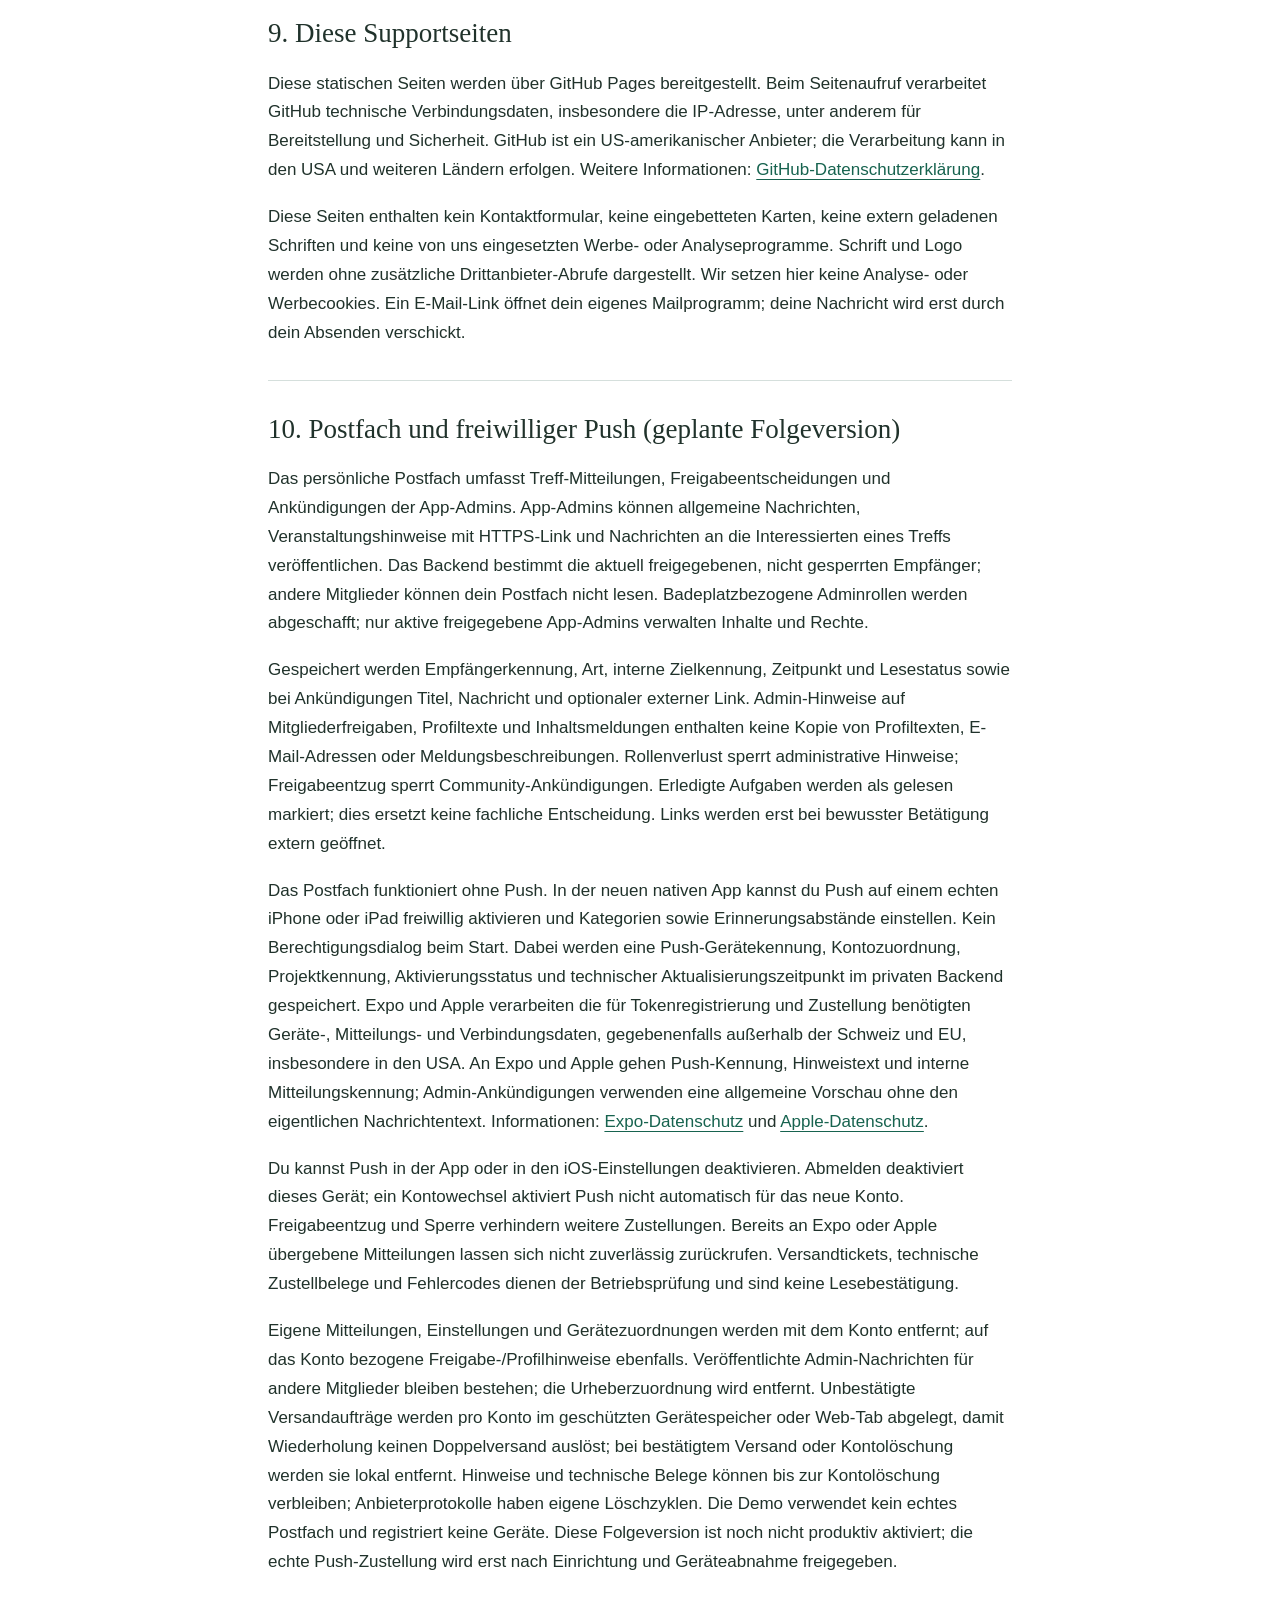
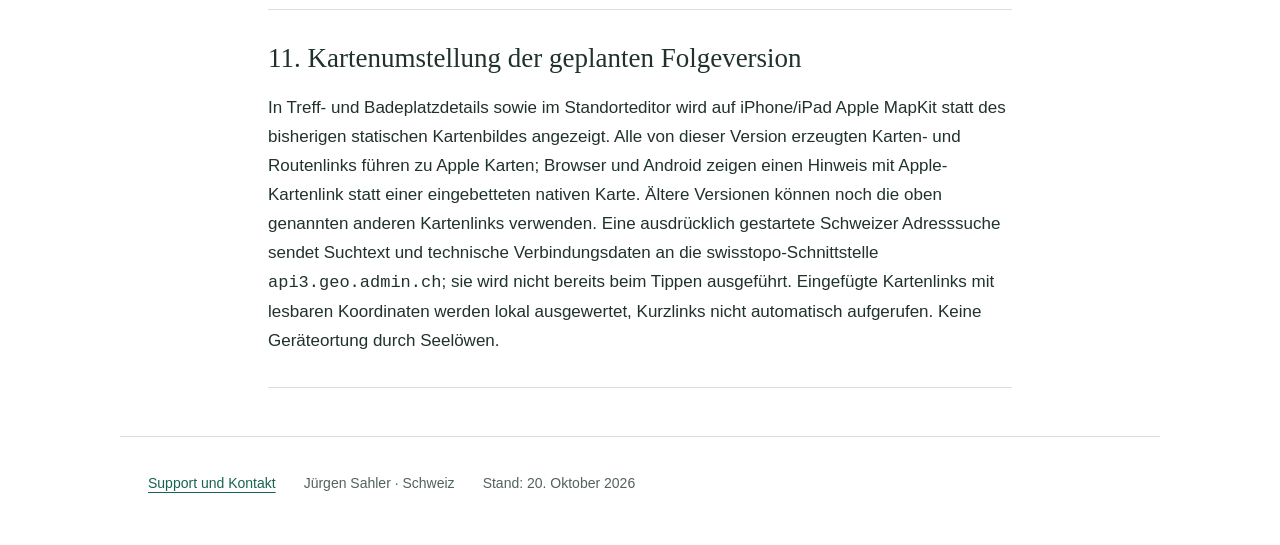
==== commit 9c62343d: "Document app-admin announcements, optional push and Apple Maps Co-authored-by: Copilot <223556219+Co" ====
--- a/datenschutz.html
+++ b/datenschutz.html
@@ -16,7 +16,7 @@
     <nav aria-label="Seitennavigation"><a href="./">Support</a><a href="datenschutz.html" aria-current="page">Datenschutz</a></nav>
   </header>
   <main id="inhalt">
-    <div class="intro"><p class="eyebrow">App und Supportseiten</p><h1>Datenschutz</h1><p class="lead">Welche Daten Seel&#246;wen verarbeitet und wie du deine Rechte aus&#252;ben kannst</p><p>Stand: 19. Oktober 2026</p></div>
+    <div class="intro"><p class="eyebrow">App und Supportseiten</p><h1>Datenschutz</h1><p class="lead">Welche Daten Seel&#246;wen verarbeitet und wie du deine Rechte aus&#252;ben kannst</p><p>Stand: 20. Oktober 2026</p></div>
     <section aria-labelledby="verantwortlich"><h2 id="verantwortlich">1. Verantwortlich und Kontakt</h2><p>J&#252;rgen Sahler, Schweiz<br />E-Mail: <a href="mailto:swiss@sahler.net">swiss@sahler.net</a></p><p>Diese Hinweise gelten f&#252;r die Seel&#246;wen-App und diese Supportseiten. Die App wird als privates, nicht gewerbliches Community-Projekt betrieben. Es gelten die jeweils anwendbaren Datenschutzvorschriften, insbesondere das Schweizer Datenschutzgesetz und, soweit anwendbar, die EU-Datenschutz-Grundverordnung (DSGVO).</p></section>
     <section aria-labelledby="konto"><h2 id="konto">2. Anmeldung und Kontodaten</h2><p>Badepl&#228;tze, Treffen und Sicherheitshinweise sind ohne Anmeldung zug&#228;nglich. Die Anmeldung erfolgt auf unterst&#252;tzten Apple-Ger&#228;ten &#252;ber &#8222;Mit Apple anmelden&#8220;. Dabei werden eine Apple-bezogene Benutzerkennung, eine E-Mail-Adresse und gegebenenfalls ein von Apple bereitgestellter Name verarbeitet. Apple kann statt deiner regul&#228;ren E-Mail-Adresse eine private Relay-Adresse bereitstellen. Dein Apple-Passwort erh&#228;lt Seel&#246;wen nicht.</p><p>Im Konto werden die interne Benutzerkennung, Anmelde- und Sitzungsinformationen, dein gew&#228;hlter Anzeigename sowie freiwillige Profilangaben verarbeitet. Favoriten und unverbindliche Zusagen zu Treffen werden deinem Konto zugeordnet. Zugewiesene Verwaltungsrollen regeln, wer Badepl&#228;tze, Bilder, Treffen und Mitgliedsrechte bearbeiten darf. Berechtigte App-Admins k&#246;nnen zur Mitgliederverwaltung auch Kontoadressen und Rollen einsehen.</p><p>Die Anmeldung bleibt auf dem Ger&#228;t gespeichert; Sitzungsschl&#252;ssel werden nativ mit Expo SecureStore im gesch&#252;tzten Ger&#228;tespeicher abgelegt. Abmelden beendet die lokale Sitzung.</p></section>
     <section aria-labelledby="mitgliedschaft"><h2 id="mitgliedschaft">2a. Einmalige Mitgliederfreigabe</h2><p>Die Registrierung ist offen. Vor Profilbild-Uploads, Favoriten und neuen Teilnahmepl&#228;nen muss ein App-Admin deine Mitgliedschaft einmalig freigeben. Bis dahin kannst du &#246;ffentliche Inhalte lesen und eigene Profiltexte vorbereiten. Gespeichert werden deine interne Nutzerkennung und der Zeitpunkt der Freigabe; App-Admins k&#246;nnen den Freigabestatus einsehen und &#228;ndern. Neue Konten erhalten keine Verwaltungsrechte. Eine Mitgliedschaftsfreigabe ver&#246;ffentlicht dein Profil nicht automatisch und ersetzt nicht die getrennte Pr&#252;fung &#246;ffentlicher Profiltexte.</p></section>
@@ -25,13 +25,14 @@
     <section aria-labelledby="profilbilder"><h2 id="profilbilder">3a. Eigene Profilbilder</h2><p>Nach Mitgliederfreigabe kannst du unter <strong>Profil &#8594; Profilbild verwalten</strong> freiwillig ein Bild ausw&#228;hlen, ersetzen oder entfernen, ohne erneute Adminpr&#252;fung des Bildes. Bildwechsel ver&#228;ndern die bestehende Textfreigabe nicht. Vor dem Hochladen musst du Bildrechte und erforderliche Einwilligungen best&#228;tigen.</p><p>Die App erstellt ein quadratisches JPEG mit h&#246;chstens 512 &#215; 512 Pixeln und 512 KiB. Originaldatei und Originaldateiname werden nicht hochgeladen; die Speicherung verwendet zuf&#228;llige Bildkennungen in einem deinem Konto zugeordneten Ordner. Der Speicher ist privat. Du selbst und aktive App-Admins, etwa zur Bearbeitung von Meldungen, k&#246;nnen dein Bild lesen. Andere erhalten Zugriff nur bei freigegebener Mitgliedschaft und einem &#246;ffentlichen, textlich freigegebenen und nicht gesperrten Profil. Pers&#246;nliche Profilsperren werden dabei ber&#252;cksichtigt.</p><p>Die Anzeige verwendet signierte Bildlinks mit 300 Sekunden G&#252;ltigkeit. Wer einen solchen Link erh&#228;lt, kann ihn bis zum Ablauf verwenden oder weitergeben. Das Ausblenden eines Profils oder der Entzug einer Freigabe verhindert neue Links, macht aber bereits ausgestellte Links und heruntergeladene Kopien nicht sofort unbrauchbar. Nach dem Ersetzen oder Entfernen wird die nicht mehr verwendete Bilddatei gel&#246;scht; unbest&#228;tigte Bereinigungen meldet die App. Fehlgeschlagene Uploads k&#246;nnen eine kontrollierte nachtr&#228;gliche Bereinigung erfordern.</p><p>Bei einer best&#228;tigten Kontol&#246;schung werden vor der Entfernung des Kontos die eigenen Profilbilddateien einschlie&#223;lich verwaister Uploads &#252;ber den Bildspeicher entfernt. Kann die Bereinigung nicht best&#228;tigt werden, wird auch die Kontol&#246;schung nicht als abgeschlossen best&#228;tigt. Bereits angefertigte unabh&#228;ngige Kopien Dritter bleiben au&#223;erhalb unserer Kontrolle.</p></section>
     <section aria-labelledby="moderation"><h2 id="moderation">3b. Profilpr&#252;fung, Meldungen und Sperren</h2><p>Ein zur Ver&#246;ffentlichung freigegebenes Profil erscheint erst nach Pr&#252;fung durch App-Admins in der Mitgliederansicht. &#196;nderst du den Namen oder die Beschreibung eines freigegebenen Profils, ist eine erneute Pr&#252;fung erforderlich. App-Admins sehen daf&#252;r die eingereichten Profilangaben und den Pr&#252;fstatus.</p><p>Bei einer In-App-Meldung speichern wir dein Konto, die Art und Kennung des betroffenen Inhalts, den ausgew&#228;hlten Grund, deine Beschreibung sowie Bearbeitungsstatus und Zeitpunkte. Die Meldung ist nur f&#252;r dich und berechtigte App-Admins einsehbar, nicht f&#252;r andere Mitglieder. Sende nur Angaben, die zur Pr&#252;fung n&#246;tig sind. Erledigte Meldungen bleiben als erledigt gespeichert; bei L&#246;schung des meldenden Kontos werden seine In-App-Meldungen entfernt.</p><p>Deine pers&#246;nlichen Profilsperren werden deinem Konto zugeordnet und blenden die gew&#228;hlten Profile f&#252;r dich aus. Du kannst sie in der Mitgliederansicht wieder aufheben. Sie werden nicht &#246;ffentlich angezeigt und bei L&#246;schung deines Kontos entfernt. Zur Missbrauchsabwehr k&#246;nnen App-Admins Profile ausblenden oder Konten f&#252;r schreibende Community-Funktionen sperren; der Sperrstatus wird im Konto gespeichert.</p></section>
     <section aria-labelledby="backend"><h2 id="backend">4. Backend und technische Verbindungsdaten</h2><p>F&#252;r Anmeldung, Community-Daten und Bildspeicher wird ein separates privates Supabase-Projekt genutzt. Die prim&#228;re Datenbankregion ist Frankfurt, Deutschland. Beim Zugriff werden auch technische Verbindungsdaten verarbeitet, etwa IP-Adresse, Zeitpunkt, aufgerufener Dienst und Fehlerstatus, soweit sie f&#252;r Betrieb, Sicherheit und Fehleranalyse ben&#246;tigt werden.</p><p>Dienste des Anbieters, Support, Unterauftragnehmer und die Auslieferung &#246;ffentlicher Dateien k&#246;nnen eine Verarbeitung au&#223;erhalb dieser Region umfassen, insbesondere in den USA. Informationen zu Datenverarbeitung und Empf&#228;ngern: <a href="https://supabase.com/privacy" rel="noreferrer">Supabase-Datenschutz</a> und <a href="https://supabase.com/legal/subprocessors" rel="noreferrer">Supabase-Unterauftragnehmer</a>.</p></section>
-    <section aria-labelledby="bedingungen"><h2 id="bedingungen">5. Wetter, Wasser und Karten</h2><p>Aktuelle Wetter- und Wasserdaten sind in der App standardm&#228;&#223;ig aktiviert und k&#246;nnen abgeschaltet werden. Die App ruft Wetterprognosen bei <a href="https://open-meteo.com/en/terms" rel="noreferrer">Open-Meteo</a> und Wassermodellwerte bei der Eawag-Alplakes-API ab. &#220;bermittelt werden die feste Position des Badeplatzes beziehungsweise die Modellquelle sowie technische Verbindungsdaten wie die IP-Adresse. Es wird daf&#252;r keine Ger&#228;teposition abgefragt. Kontodaten oder Zusagen werden nicht an diese Fachdatenquellen gesendet.</p><p>Die interaktive Karte auf iOS wird von Apple MapKit bereitgestellt. Beim Anzeigen der Karte verarbeitet Apple Karten- und Verbindungsdaten. Die App aktiviert keine Anzeige deiner Ger&#228;teposition. Eine bewusst gestartete Routenplanung &#246;ffnet Apple Karten und &#252;bergibt das gew&#228;hlte Ziel. Weitere externe Kartenlinks k&#246;nnen Google Maps &#246;ffnen. Die jeweilige Karten-App kann nach ihren eigenen Einstellungen weitere Daten verarbeiten, etwa eine von dir dort freigegebene Position. Es gelten die Hinweise von <a href="https://www.apple.com/legal/privacy/de-ww/" rel="noreferrer">Apple</a> und <a href="https://policies.google.com/privacy?hl=de" rel="noreferrer">Google</a>.</p><p>Verlinkte Websites, etwa zu Badepl&#228;tzen oder Sicherheitsinformationen, werden erst durch bewusstes &#214;ffnen aufgerufen. F&#252;r diese Websites sind deren Betreiber verantwortlich.</p></section>
-    <section aria-labelledby="zwecke"><h2 id="zwecke">6. Zwecke und Rechtsgrundlagen</h2><p>Die Daten dienen dem gew&#252;nschten Community-Konto, der Verwaltung deiner Favoriten und Zusagen, der Ver&#246;ffentlichung freigegebener Inhalte, dem sicheren Betrieb und der Bearbeitung von Support- oder Datenschutzanfragen. Es werden keine Werbeprofile erstellt und keine Kontodaten verkauft. Die aktuelle App verwendet kein eigenes Werbe- oder Analyse-SDK und registriert keine Ger&#228;te f&#252;r Push-Mitteilungen.</p><p>Soweit die DSGVO gilt, st&#252;tzt sich die Verarbeitung notwendiger Kontofunktionen auf die Bereitstellung der angefragten Leistung (Art. 6 Abs. 1 Buchst. b), die freiwillige Ver&#246;ffentlichung von Profilangaben auf deine Einwilligung (Buchst. a) und die technische Absicherung sowie erforderliche Missbrauchsabwehr auf das berechtigte Interesse an einem sicheren Dienst (Buchst. f). Du kannst eine Einwilligung f&#252;r die Zukunft widerrufen; die bis dahin rechtm&#228;&#223;ige Verarbeitung bleibt davon unber&#252;hrt.</p></section>
+    <section aria-labelledby="bedingungen"><h2 id="bedingungen">5. Wetter, Wasser und Karten</h2><p>Aktuelle Wetter- und Wasserdaten sind in der App standardm&#228;&#223;ig aktiviert und k&#246;nnen abgeschaltet werden. Die App ruft Wetterprognosen bei <a href="https://open-meteo.com/en/terms" rel="noreferrer">Open-Meteo</a> und Wassermodellwerte bei der Eawag-Alplakes-API ab. &#220;bermittelt werden die feste Position des Badeplatzes beziehungsweise die Modellquelle sowie technische Verbindungsdaten wie die IP-Adresse. Es wird daf&#252;r keine Ger&#228;teposition abgefragt. Kontodaten oder Zusagen werden nicht an diese Fachdatenquellen gesendet.</p><p>Die interaktiven Karten auf iPhone und iPad werden in der neuen App-Version durchgehend von Apple MapKit bereitgestellt. Statische Kartenbilder werden dort nicht mehr angezeigt. Beim Anzeigen verarbeitet Apple Karten- und Verbindungsdaten. Die App aktiviert keine Anzeige deiner Ger&#228;teposition. Von der App erzeugte Karten- und Routenlinks f&#252;hren zu Apple Karten und &#252;bergeben das gew&#228;hlte Ziel. Auf anderen Plattformen werden Koordinaten und Apple-Kartenlinks statt einer eingebetteten Karte angeboten. Die ge&#246;ffnete Karten-App kann nach ihren eigenen Einstellungen weitere Daten verarbeiten, etwa eine von dir dort freigegebene Position. Es gelten die <a href="https://www.apple.com/legal/privacy/de-ww/" rel="noreferrer">Datenschutzhinweise von Apple</a>.</p><p>Wenn ein App-Admin in der Standortverwaltung ausdr&#252;cklich eine Schweizer Adresse sucht, werden Suchtext und technische Verbindungsdaten an die Ortssuche von swisstopo unter geo.admin.ch gesendet. Diese freiwillig ausgel&#246;ste Ortssuche bleibt unabh&#228;ngig von der Apple-Kartenanzeige bestehen; Kontodaten und Profilbilder werden nicht mitgesendet.</p><p>Verlinkte Websites, etwa zu Badepl&#228;tzen oder Sicherheitsinformationen, werden erst durch bewusstes &#214;ffnen aufgerufen. F&#252;r diese Websites sind deren Betreiber verantwortlich.</p></section>
+    <section aria-labelledby="zwecke"><h2 id="zwecke">6. Zwecke und Rechtsgrundlagen</h2><p>Die Daten dienen dem gew&#252;nschten Community-Konto, der Verwaltung deiner Favoriten und Zusagen, der Ver&#246;ffentlichung freigegebener Inhalte, dem sicheren Betrieb und der Bearbeitung von Support- oder Datenschutzanfragen. Es werden keine Werbeprofile erstellt und keine Kontodaten verkauft. Die App verwendet kein eigenes Werbe- oder Analyse-SDK. Freiwillige Push-Mitteilungen der geplanten Folgeversion sind in Abschnitt 10 beschrieben.</p><p>Soweit die DSGVO gilt, st&#252;tzt sich die Verarbeitung notwendiger Kontofunktionen auf die Bereitstellung der angefragten Leistung (Art. 6 Abs. 1 Buchst. b), die freiwillige Ver&#246;ffentlichung von Profilangaben und Aktivierung von Push auf deine Einwilligung (Buchst. a) und die technische Absicherung sowie erforderliche Missbrauchsabwehr auf das berechtigte Interesse an einem sicheren Dienst (Buchst. f). Du kannst eine Einwilligung f&#252;r die Zukunft widerrufen; die bis dahin rechtm&#228;&#223;ige Verarbeitung bleibt davon unber&#252;hrt.</p></section>
     <section aria-labelledby="speicherung"><h2 id="speicherung">7. Speicherung und L&#246;schung</h2><p>Kontodaten bleiben grunds&#228;tzlich f&#252;r die Dauer deines Kontos gespeichert. Favoriten und Zusagen kannst du in der App zur&#252;cknehmen, Profilangaben bearbeiten und eine &#246;ffentliche Profilfreigabe widerrufen. Die Kontol&#246;schung ist unter <strong>Profil &#8594; Konto &amp; Anmeldung &#8594; Konto l&#246;schen</strong> vorgesehen. Dabei werden das Seel&#246;wen-Konto und verkn&#252;pfte pers&#246;nliche Datens&#228;tze entfernt; bei Apple-Konten wird auch der Widerruf der Anmelde-Verkn&#252;pfung angefordert. Dein Apple-Account selbst wird nicht gel&#246;scht.</p><p>&#214;ffentliche Badepl&#228;tze und Treffen werden nicht automatisch mit dem bearbeitenden Konto gel&#246;scht. Eine Entfernung pers&#246;nlicher Inhalte oder abgebildeter Personen kannst du &#252;ber die Kontaktadresse verlangen. Aus der Galerie entfernte Bilder k&#246;nnen vor&#252;bergehend in technischen Zwischenspeichern oder als unabh&#228;ngige Kopien Dritter bestehen bleiben; eine sofortige weltweite Entfernung wird nicht zugesichert.</p><p>Technische Protokolle und Sicherungskopien unterliegen den Speicher- und L&#246;schzyklen der jeweiligen Anbieter und sind nicht Teil des &#246;ffentlichen Community-Verlaufs. Supportkorrespondenz wird nur so lange ben&#246;tigt, wie das Anliegen und gegebenenfalls geltende Aufbewahrungspflichten es erfordern. Es werden keine ungepr&#252;ften, einheitlichen L&#246;schfristen f&#252;r alle Anbieter zugesagt.</p></section>
     <section aria-labelledby="rechte"><h2 id="rechte">8. Deine Rechte</h2><p>Du kannst Auskunft &#252;ber deine Daten sowie, nach den jeweils anwendbaren Voraussetzungen, Berichtigung, Herausgabe beziehungsweise Daten&#252;bertragbarkeit, Einschr&#228;nkung, Widerspruch und L&#246;schung verlangen. Wende dich an <a href="mailto:swiss@sahler.net">swiss@sahler.net</a>. Zur Vermeidung unberechtigter Datenweitergabe kann eine angemessene Identit&#228;tspr&#252;fung n&#246;tig sein. Sende daf&#252;r keine Passw&#246;rter oder Anmeldecodes.</p><p>Du kannst dich an eine zust&#228;ndige Datenschutzaufsichtsbeh&#246;rde wenden, in der Schweiz insbesondere an den <a href="https://www.edoeb.admin.ch/" rel="noreferrer">Eidgen&#246;ssischen Datenschutz- und &#214;ffentlichkeitsbeauftragten (ED&#214;B)</a>, bei Anwendbarkeit der DSGVO auch an die zust&#228;ndige Aufsichtsbeh&#246;rde in der EU.</p></section>
     <section aria-labelledby="website"><h2 id="website">9. Diese Supportseiten</h2><p>Diese statischen Seiten werden &#252;ber GitHub Pages bereitgestellt. Beim Seitenaufruf verarbeitet GitHub technische Verbindungsdaten, insbesondere die IP-Adresse, unter anderem f&#252;r Bereitstellung und Sicherheit. GitHub ist ein US-amerikanischer Anbieter; die Verarbeitung kann in den USA und weiteren L&#228;ndern erfolgen. Weitere Informationen: <a href="https://docs.github.com/en/site-policy/privacy-policies/github-general-privacy-statement" rel="noreferrer">GitHub-Datenschutzerkl&#228;rung</a>.</p><p>Diese Seiten enthalten kein Kontaktformular, keine eingebetteten Karten, keine extern geladenen Schriften und keine von uns eingesetzten Werbe- oder Analyseprogramme. Schrift und Logo werden ohne zus&#228;tzliche Drittanbieter-Abrufe dargestellt. Wir setzen hier keine Analyse- oder Werbecookies. Ein E-Mail-Link &#246;ffnet dein eigenes Mailprogramm; deine Nachricht wird erst durch dein Absenden verschickt.</p></section>
-    <section aria-labelledby="mitteilungen"><h2 id="mitteilungen">10. In-App-Mitteilungen (kommende App-Version)</h2><p>Das kontobezogene Postfach informiert &#252;ber die Freigabe oder R&#252;cknahme deiner Mitgliedschaft. Aktive App-Admins erhalten au&#223;erdem Hinweise auf ausstehende Mitgliederfreigaben, eingereichte Profiltexte und Inhaltsmeldungen. Gespeichert werden Empf&#228;ngerkennung, Mitteilungsart, interne Zielkennung, Zeitpunkt und Lesestatus. Die Hinweise enthalten keine Kopie von Profiltexten, E-Mail-Adressen oder Meldungsbeschreibungen.</p><p>Andere Mitglieder k&#246;nnen dein Postfach nicht lesen. Entfallen App-Admin-Rechte, sind die zugeh&#246;rigen Moderationshinweise nicht mehr zug&#228;nglich. Erledigte Aufgaben werden als gelesen markiert; der Lesestatus ersetzt keine Freigabe oder Moderationsentscheidung. Hinweise k&#246;nnen bis zur Kontol&#246;schung gespeichert bleiben. Bei Kontol&#246;schung werden die eigenen Mitteilungen sowie auf das Konto bezogene Freigabe- und Profilpr&#252;fhinweise entfernt; das Entfernen einer Meldung entfernt auch deren Mitteilung.</p><p>Es werden keine Push-Ger&#228;te registriert und keine System-Push-Mitteilungen versendet. Das Postfach wird beim &#214;ffnen und im Vordergrund regelm&#228;&#223;ig abgefragt. Die lokale Demo verwendet kein echtes Postfach.</p></section>
+    <section aria-labelledby="mitteilungen"><h2 id="mitteilungen">10. Postfach und freiwilliger Push (geplante Folgeversion)</h2><p>Das pers&#246;nliche Postfach umfasst Treff-Mitteilungen, Freigabeentscheidungen und Ank&#252;ndigungen der App-Admins. App-Admins k&#246;nnen allgemeine Nachrichten, Veranstaltungshinweise mit HTTPS-Link und Nachrichten an die Interessierten eines Treffs ver&#246;ffentlichen. Das Backend bestimmt die aktuell freigegebenen, nicht gesperrten Empf&#228;nger; andere Mitglieder k&#246;nnen dein Postfach nicht lesen. Badeplatzbezogene Adminrollen werden abgeschafft; nur aktive freigegebene App-Admins verwalten Inhalte und Rechte.</p><p>Gespeichert werden Empf&#228;ngerkennung, Art, interne Zielkennung, Zeitpunkt und Lesestatus sowie bei Ank&#252;ndigungen Titel, Nachricht und optionaler externer Link. Admin-Hinweise auf Mitgliederfreigaben, Profiltexte und Inhaltsmeldungen enthalten keine Kopie von Profiltexten, E-Mail-Adressen oder Meldungsbeschreibungen. Rollenverlust sperrt administrative Hinweise; Freigabeentzug sperrt Community-Ank&#252;ndigungen. Erledigte Aufgaben werden als gelesen markiert; dies ersetzt keine fachliche Entscheidung. Links werden erst bei bewusster Bet&#228;tigung extern ge&#246;ffnet.</p><p>Das Postfach funktioniert ohne Push. In der neuen nativen App kannst du Push auf einem echten iPhone oder iPad freiwillig aktivieren und Kategorien sowie Erinnerungsabst&#228;nde einstellen. Kein Berechtigungsdialog beim Start. Dabei werden eine Push-Ger&#228;tekennung, Kontozuordnung, Projektkennung, Aktivierungsstatus und technischer Aktualisierungszeitpunkt im privaten Backend gespeichert. Expo und Apple verarbeiten die f&#252;r Tokenregistrierung und Zustellung ben&#246;tigten Ger&#228;te-, Mitteilungs- und Verbindungsdaten, gegebenenfalls au&#223;erhalb der Schweiz und EU, insbesondere in den USA. An Expo und Apple gehen Push-Kennung, Hinweistext und interne Mitteilungskennung; Admin-Ank&#252;ndigungen verwenden eine allgemeine Vorschau ohne den eigentlichen Nachrichtentext. Informationen: <a href="https://expo.dev/privacy" rel="noreferrer">Expo-Datenschutz</a> und <a href="https://www.apple.com/legal/privacy/de-ww/" rel="noreferrer">Apple-Datenschutz</a>.</p><p>Du kannst Push in der App oder in den iOS-Einstellungen deaktivieren. Abmelden deaktiviert dieses Ger&#228;t; ein Kontowechsel aktiviert Push nicht automatisch f&#252;r das neue Konto. Freigabeentzug und Sperre verhindern weitere Zustellungen. Bereits an Expo oder Apple &#252;bergebene Mitteilungen lassen sich nicht zuverl&#228;ssig zur&#252;ckrufen. Versandtickets, technische Zustellbelege und Fehlercodes dienen der Betriebspr&#252;fung und sind keine Lesebest&#228;tigung.</p><p>Eigene Mitteilungen, Einstellungen und Ger&#228;tezuordnungen werden mit dem Konto entfernt; auf das Konto bezogene Freigabe-/Profilhinweise ebenfalls. Ver&#246;ffentlichte Admin-Nachrichten f&#252;r andere Mitglieder bleiben bestehen; die Urheberzuordnung wird entfernt. Unbest&#228;tigte Versandauftr&#228;ge werden pro Konto im gesch&#252;tzten Ger&#228;tespeicher oder Web-Tab abgelegt, damit Wiederholung keinen Doppelversand ausl&#246;st; bei best&#228;tigtem Versand oder Kontol&#246;schung werden sie lokal entfernt. Hinweise und technische Belege k&#246;nnen bis zur Kontol&#246;schung verbleiben; Anbieterprotokolle haben eigene L&#246;schzyklen. Die Demo verwendet kein echtes Postfach und registriert keine Ger&#228;te. Diese Folgeversion ist noch nicht produktiv aktiviert; die echte Push-Zustellung wird erst nach Einrichtung und Ger&#228;teabnahme freigegeben.</p></section>
+    <section aria-labelledby="applekarten"><h2 id="applekarten">11. Kartenumstellung der geplanten Folgeversion</h2><p>In Treff- und Badeplatzdetails sowie im Standorteditor wird auf iPhone/iPad Apple MapKit statt des bisherigen statischen Kartenbildes angezeigt. Alle von dieser Version erzeugten Karten- und Routenlinks f&#252;hren zu Apple Karten; Browser und Android zeigen einen Hinweis mit Apple-Kartenlink statt einer eingebetteten nativen Karte. &#196;ltere Versionen k&#246;nnen noch die oben genannten anderen Kartenlinks verwenden. Eine ausdr&#252;cklich gestartete Schweizer Adresssuche sendet Suchtext und technische Verbindungsdaten an die swisstopo-Schnittstelle <code>api3.geo.admin.ch</code>; sie wird nicht bereits beim Tippen ausgef&#252;hrt. Eingef&#252;gte Kartenlinks mit lesbaren Koordinaten werden lokal ausgewertet, Kurzlinks nicht automatisch aufgerufen. Keine Ger&#228;teortung durch Seel&#246;wen.</p></section>
   </main>
-  <footer><a href="./">Support und Kontakt</a><span>J&#252;rgen Sahler &#183; Schweiz</span><span>Stand: 19. Oktober 2026</span></footer>
+  <footer><a href="./">Support und Kontakt</a><span>J&#252;rgen Sahler &#183; Schweiz</span><span>Stand: 20. Oktober 2026</span></footer>
 </body>
 </html>
